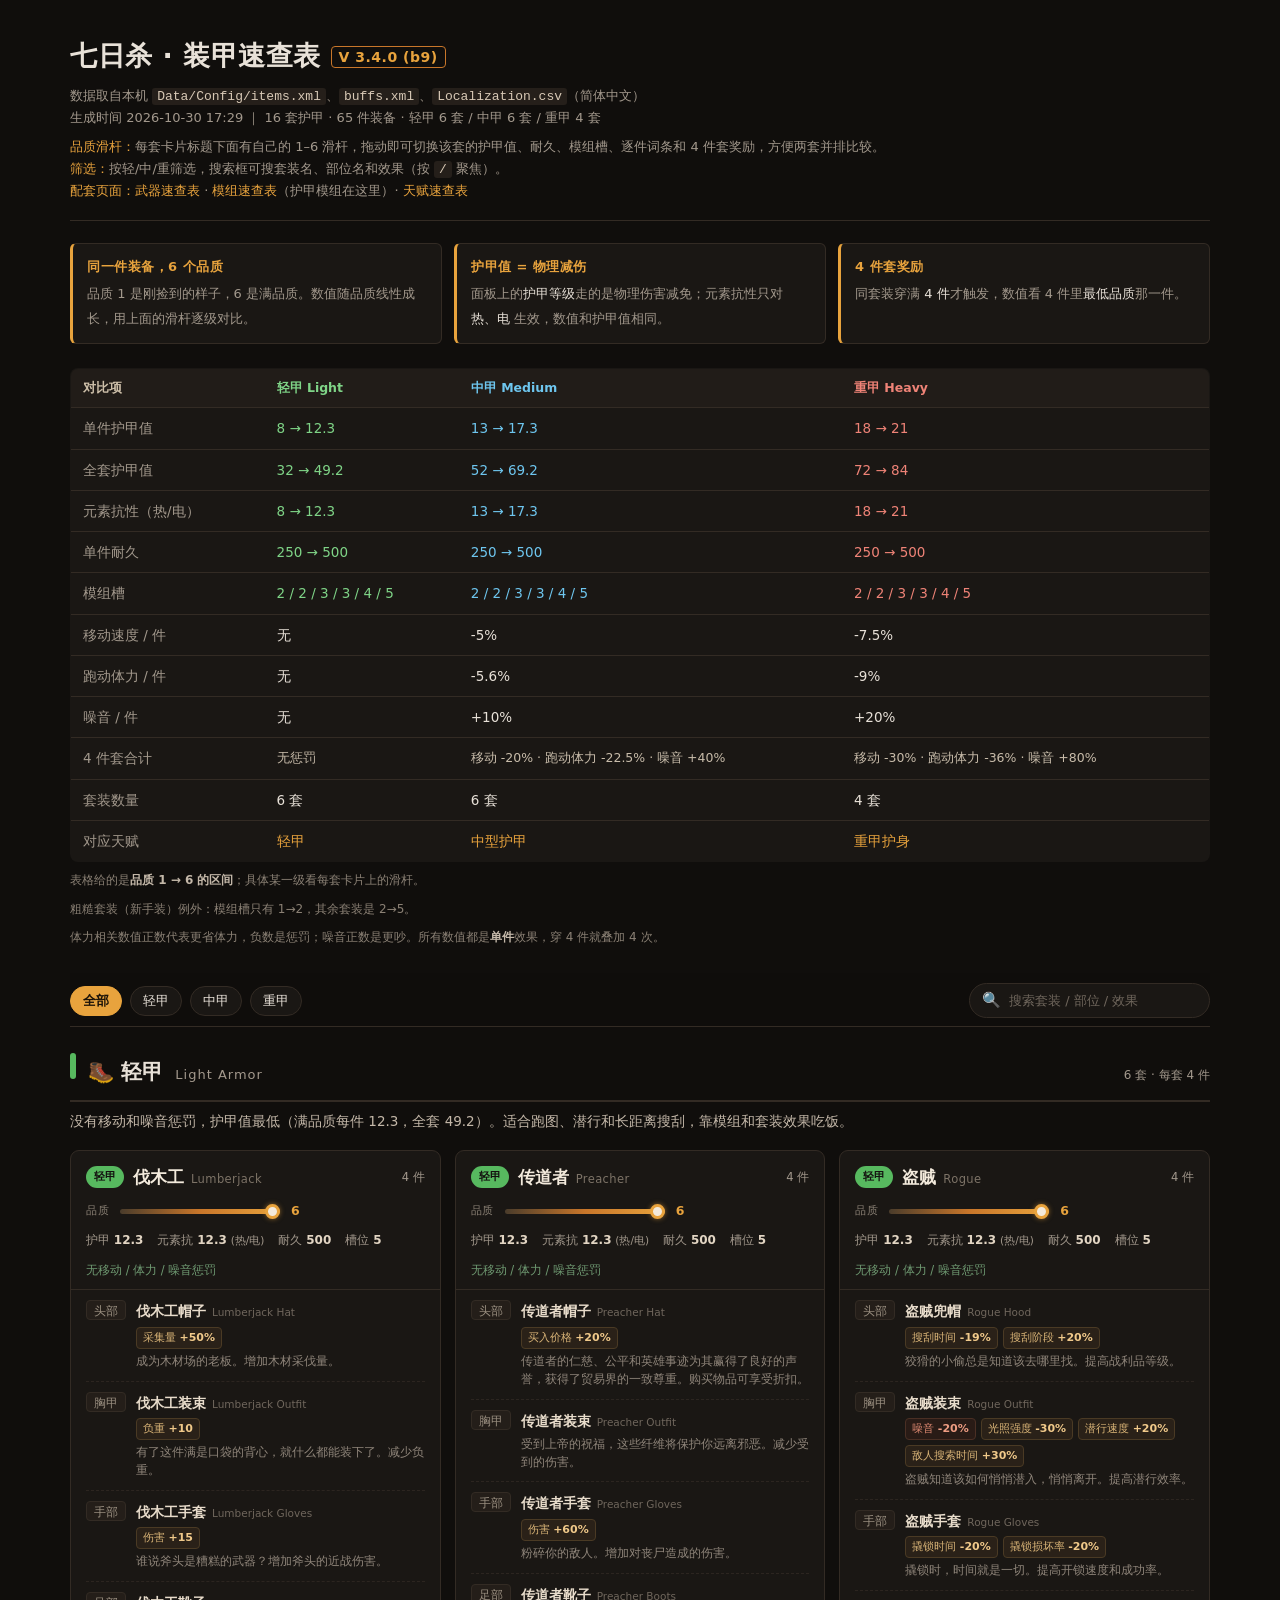
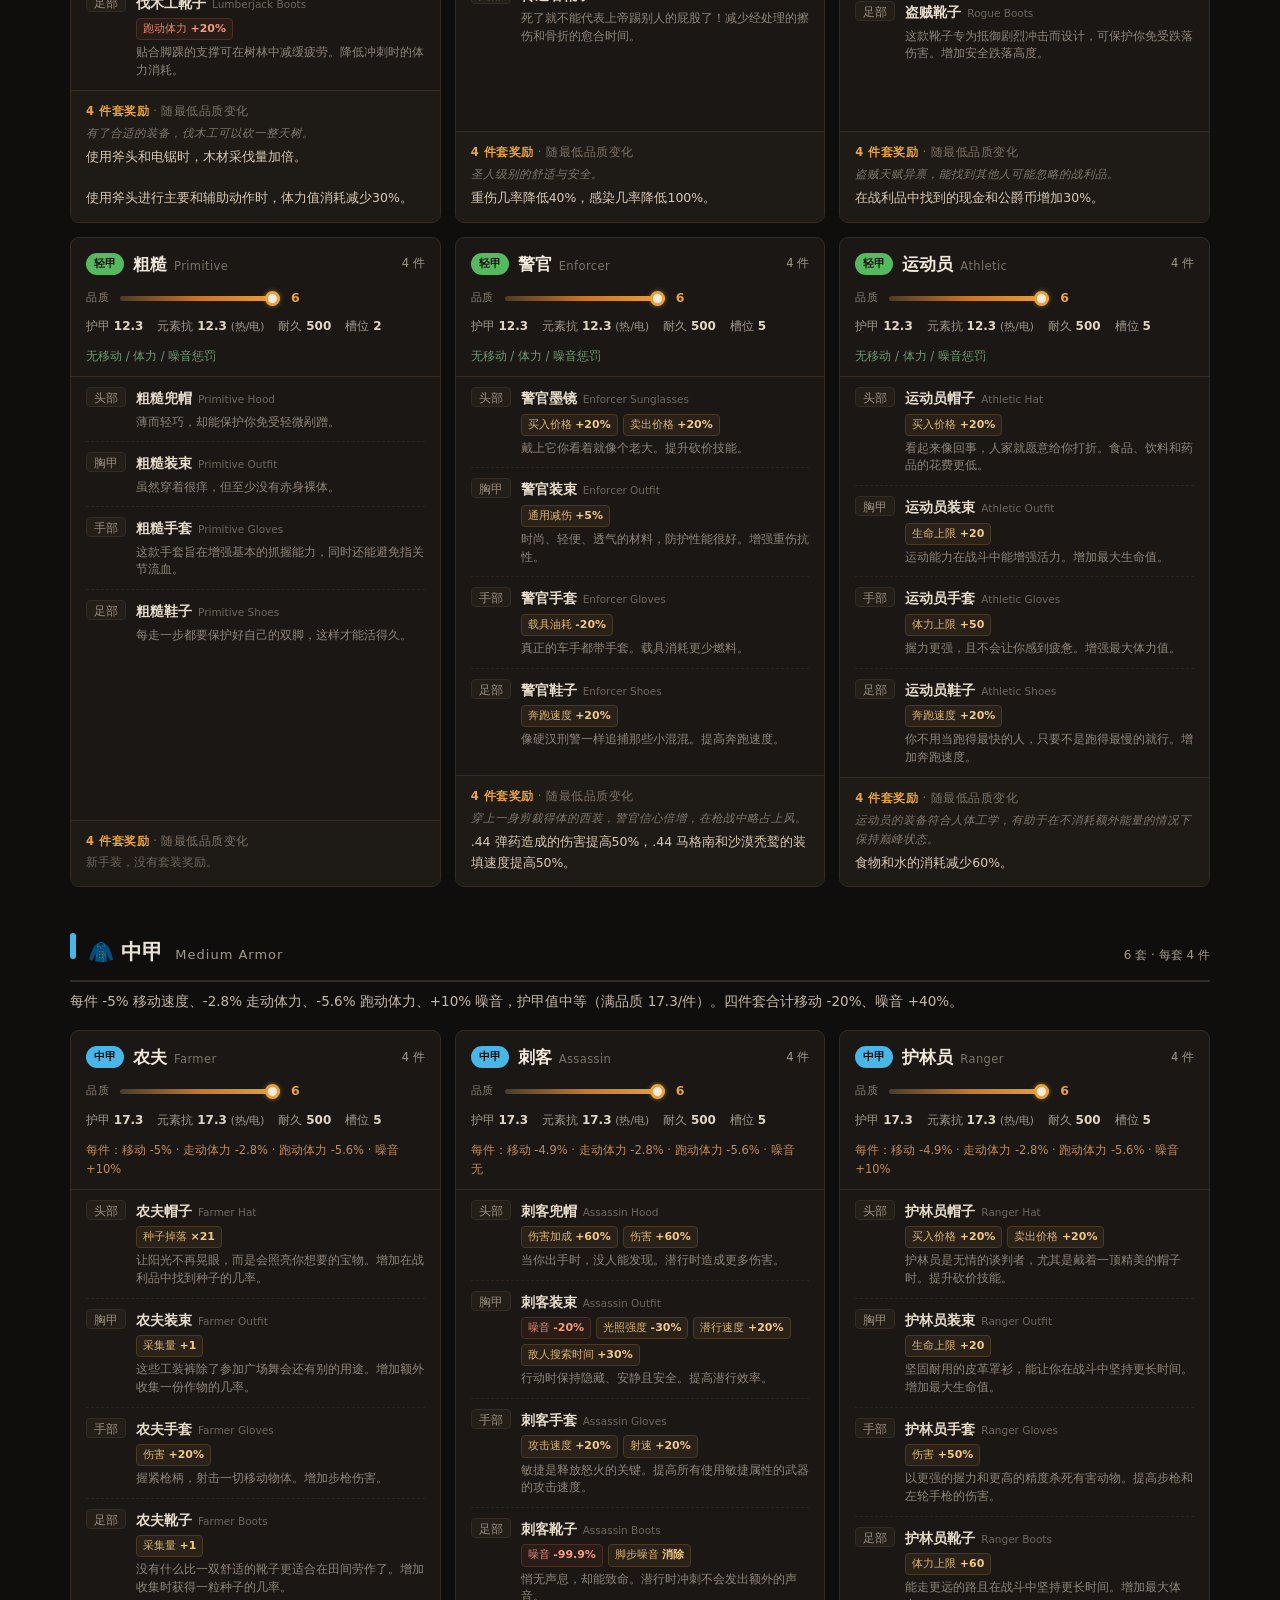
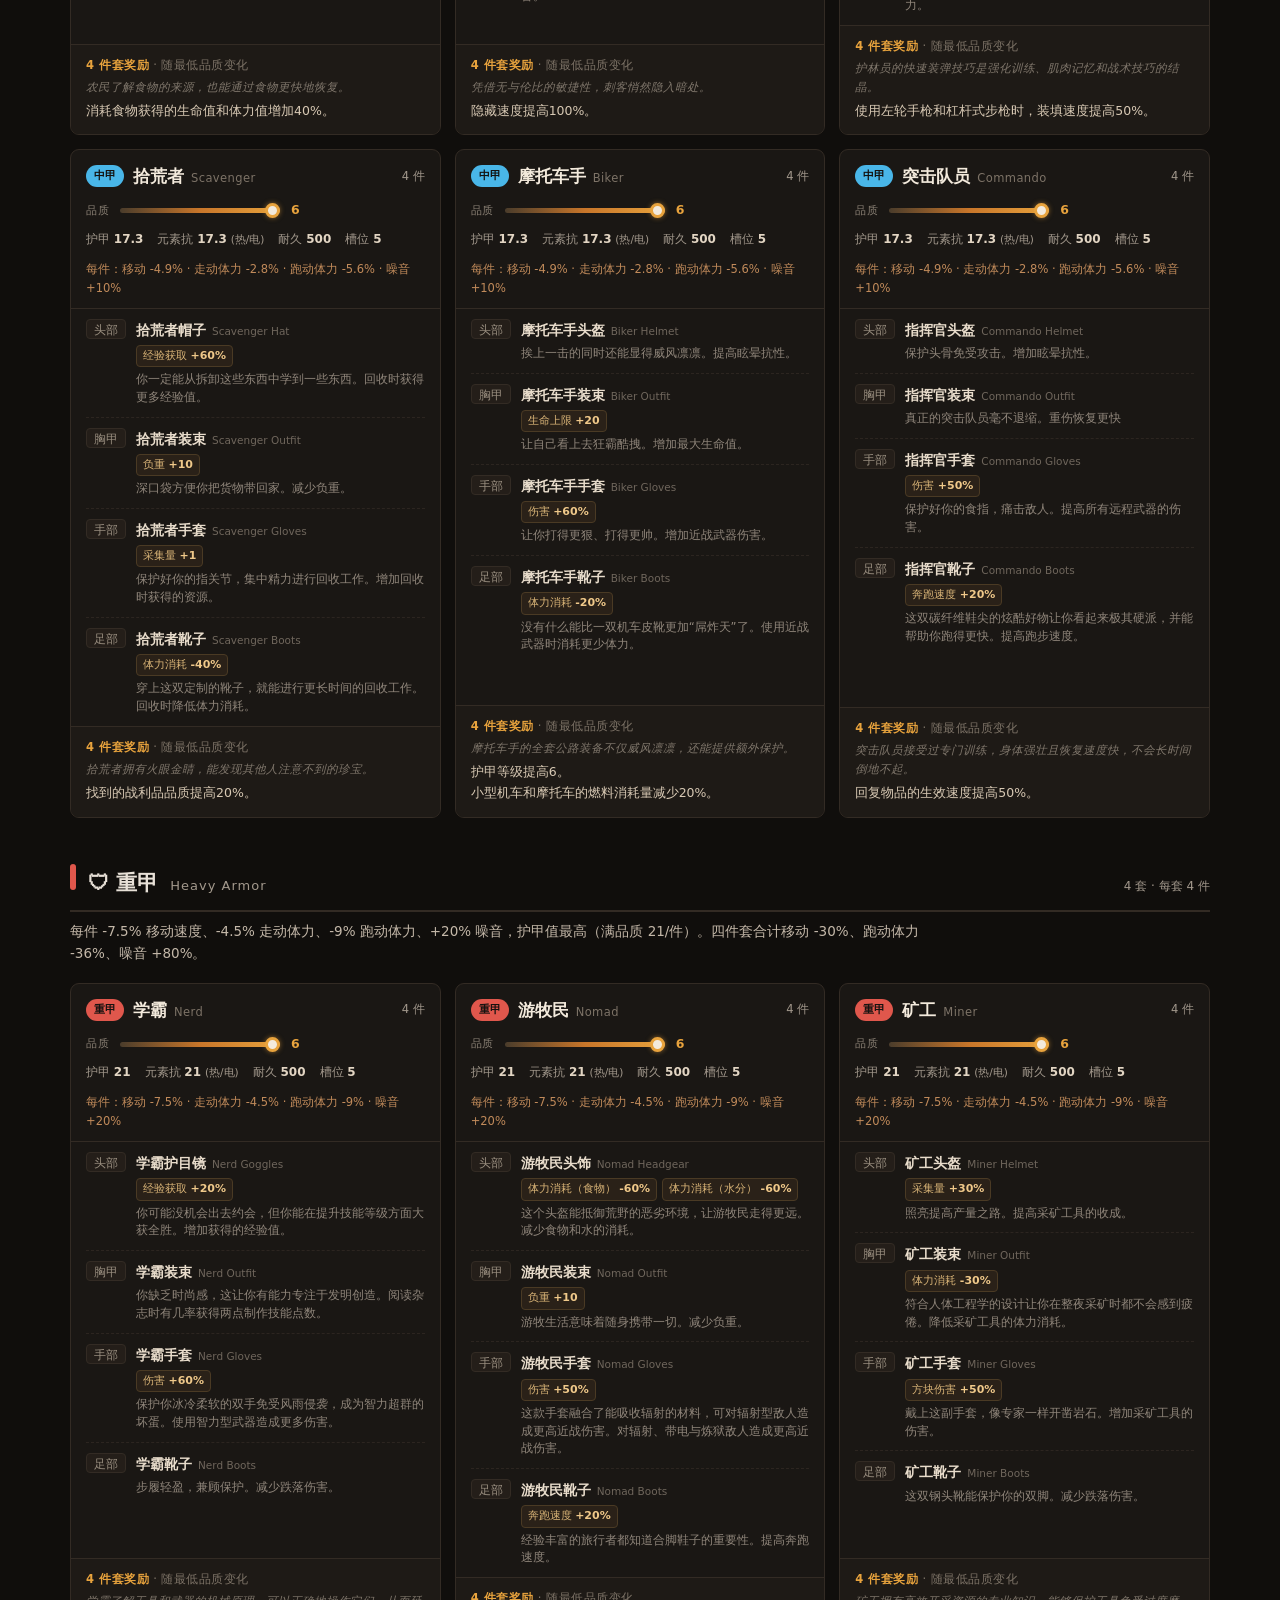
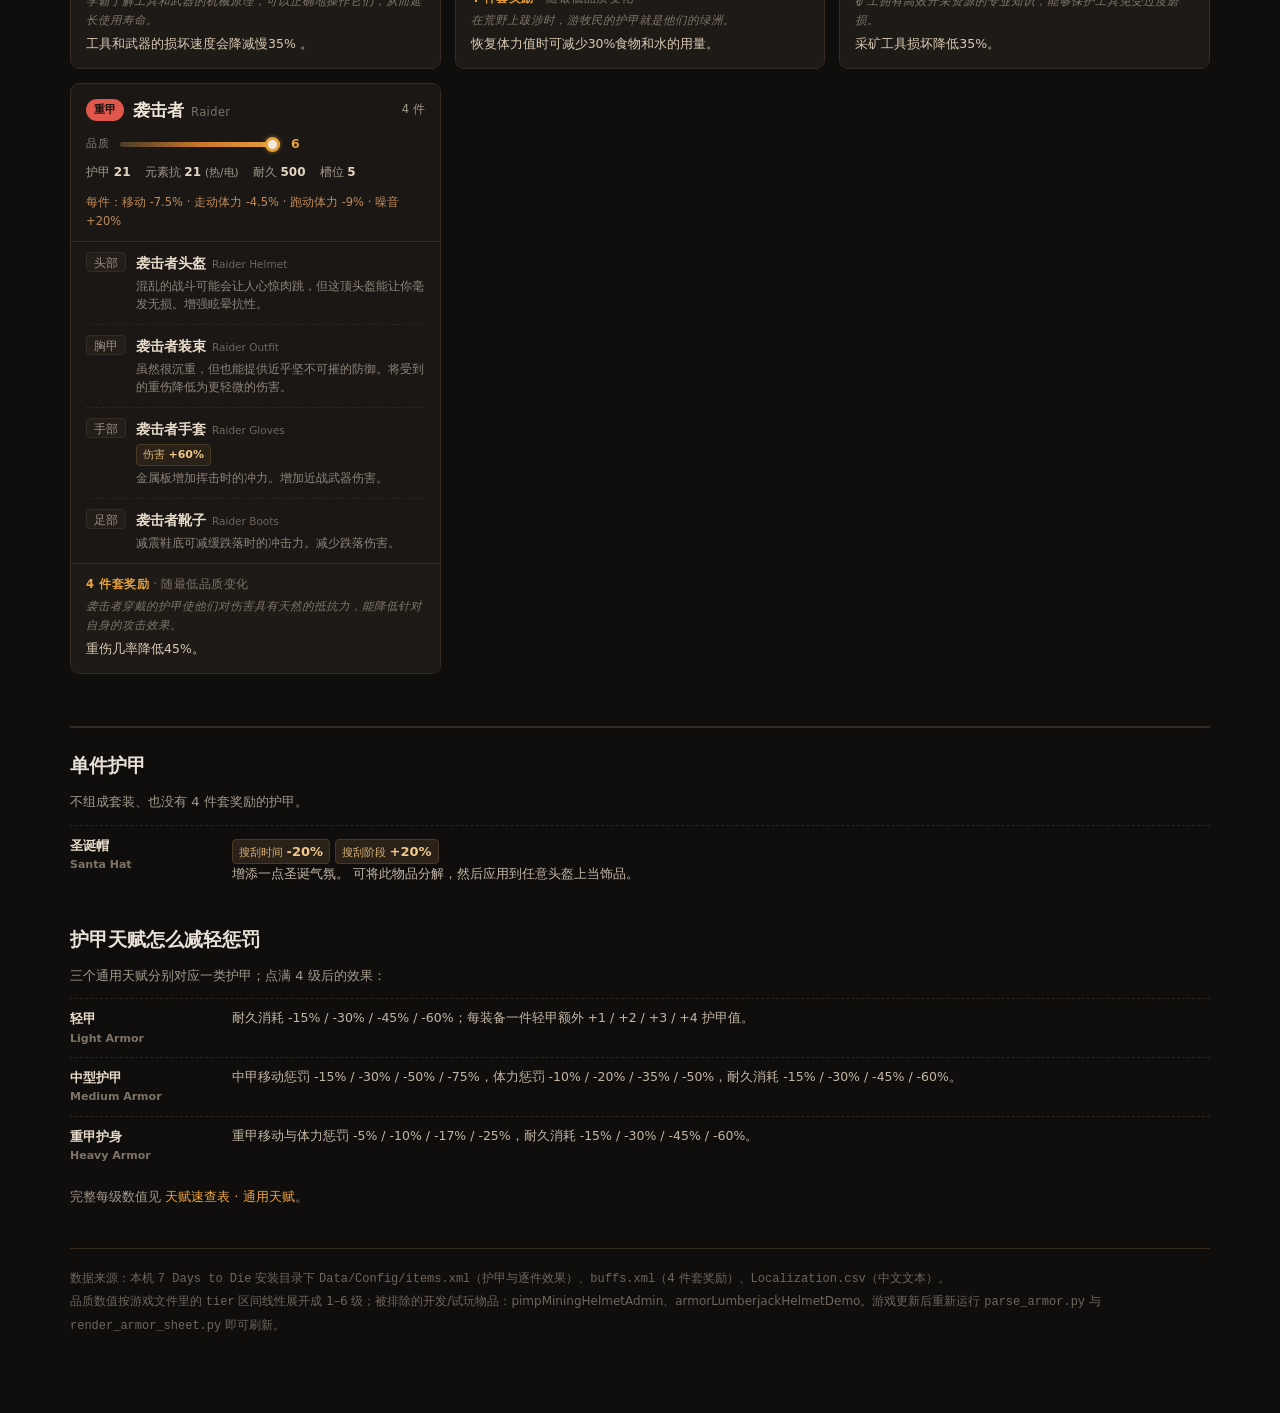
==== site/armor.html @ 01b14f6d "设置站点地址，启用分享预览图" ====
<!DOCTYPE html>
<html lang="zh-CN"><head><meta charset="utf-8">
<meta name="viewport" content="width=device-width,initial-scale=1">
<title>七日杀 V3.4 装甲速查表</title>
<style>
:root{
  --bg:#100e0c; --panel:#1a1714; --panel2:#221d19; --line:#332b24;
  --text:#e8e1d8; --dim:#a2988c; --accent:#e8a33d; --accent2:#c8762a;
}
*{box-sizing:border-box}
html{scroll-behavior:smooth}
body{margin:0;background:var(--bg);color:var(--text);
  font:15px/1.65 "Microsoft YaHei","PingFang SC","Noto Sans SC",system-ui,sans-serif;}
a{color:var(--accent);text-decoration:none}
.wrap{max-width:1180px;margin:0 auto;padding:0 20px 80px}
header.top{padding:34px 0 18px;border-bottom:1px solid var(--line)}
h1{margin:0 0 6px;font-size:27px;letter-spacing:.5px}
h1 .ver{font-size:14px;color:var(--accent);border:1px solid var(--accent2);
  border-radius:4px;padding:2px 7px;margin-left:10px;vertical-align:middle}
.sub{color:var(--dim);font-size:13px}
.sub code{background:#251f1a;padding:1px 5px;border-radius:3px;color:#d8c9b6}
.rules{display:grid;grid-template-columns:repeat(auto-fit,minmax(230px,1fr));gap:12px;margin:22px 0 4px}
.rule{background:var(--panel);border:1px solid var(--line);border-left:3px solid var(--accent);
  border-radius:6px;padding:12px 14px}
.rule b{display:block;color:var(--accent);font-size:13px;letter-spacing:.5px;margin-bottom:4px}
.rule span{color:var(--dim);font-size:13px}
.rule span em{color:var(--text);font-style:normal}

.cmp{width:100%;border-collapse:collapse;margin:24px 0 6px;font-size:13.5px;
  background:var(--panel);border:1px solid var(--line);border-radius:8px;overflow:hidden}
.cmp th,.cmp td{padding:9px 12px;border-bottom:1px solid var(--line);text-align:left}
.cmp th{color:#cdbfa9;font-size:12.5px;font-weight:600;background:#211c18}
.cmp td:first-child{color:var(--dim);white-space:nowrap}
.cmp tr:last-child td{border-bottom:0}
.cmp .c-light{color:#7fd487}.cmp .c-medium{color:#6ec6ef}.cmp .c-heavy{color:#ef8377}
.cmp .tot{font-size:12.5px;color:#c8bcaa}
.note{color:#8b8175;font-size:12px;margin:8px 0 0;line-height:1.7}
.note strong{color:#c4b8a9}

nav.jump{position:sticky;top:0;z-index:20;background:rgba(16,14,12,.97);
  border-bottom:1px solid var(--line);padding:10px 0 8px;margin:26px 0}
.navrow{display:flex;flex-wrap:wrap;gap:8px;align-items:center}
.navrow .spacer{flex:1}
.chipbtn{font-size:13px;padding:5px 12px;border:1px solid var(--line);border-radius:20px;
  color:var(--text);background:var(--panel);cursor:pointer;font-family:inherit}
.chipbtn:hover{border-color:var(--accent);color:var(--accent)}
.chipbtn.on{background:var(--accent);color:#1a1208;border-color:var(--accent);font-weight:700}
.search{display:flex;align-items:center;gap:6px;background:var(--panel);
  border:1px solid var(--line);border-radius:20px;padding:4px 12px}
.search input{background:transparent;border:0;outline:0;color:var(--text);
  font-size:13px;width:190px;font-family:inherit}
.search input::placeholder{color:#6f665c}

section.cls{margin:0 0 46px;scroll-margin-top:76px}
.cls-head{display:flex;align-items:baseline;gap:12px;flex-wrap:wrap;
  padding:0 0 10px;border-bottom:2px solid var(--line);margin-bottom:8px}
.cls-head .bar{width:6px;height:26px;border-radius:3px;display:inline-block}
.cls-head h2{margin:0;font-size:21px}
.cls-head .en{color:var(--dim);font-size:13px;letter-spacing:1px}
.cls-head .cnt{margin-left:auto;color:var(--dim);font-size:12px}
.cls-intro{color:#c4b8a9;font-size:13.5px;margin:0 0 18px;max-width:900px}

.grid{display:grid;grid-template-columns:repeat(auto-fill,minmax(370px,1fr));gap:14px}
.set{background:var(--panel);border:1px solid var(--line);border-radius:9px;overflow:hidden;
  display:flex;flex-direction:column}
.shead{display:flex;align-items:center;gap:9px;padding:12px 15px 10px;flex-wrap:wrap}
.shead h3{margin:0;font-size:17px;color:#f3eadc}
.shead h3 em{font-style:normal;font-weight:400;font-size:11.5px;color:#7d7367;
  letter-spacing:.4px;margin-left:7px}
.badge{font-size:11px;font-weight:700;padding:2px 8px;border-radius:11px;color:#141210}
.badge.light{background:#57b95f}.badge.medium{background:#49b6e8}.badge.heavy{background:#e0574c}
.pieces-n{margin-left:auto;font-size:11.5px;color:var(--dim)}
.setq{display:flex;align-items:center;gap:9px;padding:0 15px 9px}
.setq .qlbl{font-size:11px;color:#8b8175;letter-spacing:.5px;white-space:nowrap}
.setq input[type=range]{-webkit-appearance:none;appearance:none;width:160px;height:5px;
  border-radius:3px;background:linear-gradient(90deg,#4a3c2b,#c8762a,#e8a33d);outline:0}
.setq input[type=range]::-webkit-slider-thumb{-webkit-appearance:none;width:15px;height:15px;
  border-radius:50%;background:#f3eadc;border:3px solid var(--accent);cursor:pointer;
  box-shadow:0 0 5px rgba(232,163,61,.55)}
.setq input[type=range]::-moz-range-thumb{width:12px;height:12px;border-radius:50%;
  background:#f3eadc;border:3px solid var(--accent);cursor:pointer}
.setq .qnow{font-size:12.5px;color:var(--accent);font-weight:700;min-width:12px}
.strip{display:flex;flex-wrap:wrap;gap:6px 14px;padding:0 15px 10px;font-size:12px;color:var(--dim)}
.strip b{color:#e2d5c3;font-weight:600}
.penline{padding:0 15px 10px;font-size:11.5px;color:#c08a5a}
.penline.ok{color:#6f9a72}
.plist{list-style:none;margin:0;padding:0 15px;border-top:1px solid var(--line)}
.prow{display:grid;grid-template-columns:40px 1fr;gap:10px;padding:10px 0;
  border-bottom:1px dashed #2c2520}
.prow:last-child{border-bottom:0}
.slot{font-size:11.5px;color:#9a8f80;background:#241e19;border:1px solid #332b24;
  border-radius:4px;text-align:center;padding:2px 0;height:20px;line-height:16px}
.pname{font-size:13.5px;color:#e8dccb;font-weight:600}
.pname em{font-style:normal;font-weight:400;font-size:10.5px;color:#6f665c;margin-left:6px}
.chips{display:flex;flex-wrap:wrap;gap:5px;margin:4px 0 0}
.chips i{font-style:normal;font-size:11px;color:#d9b477;background:#2a2118;
  border:1px solid #4a3a24;border-radius:4px;padding:1px 6px;white-space:nowrap}
.chips i b{font-weight:700;color:#f0c98a}
.chips i.dev{color:#e08a72;border-color:#4a2f24;background:#291b16}
.chips i.dev b{color:#ef9d83}
.pdesc{margin:4px 0 0;font-size:11.5px;color:#8f857a;line-height:1.55}
.sbonus{margin:auto 0 0;padding:11px 15px 13px;background:#1e1a16;border-top:1px solid var(--line)}
.btitle{font-size:11.5px;color:var(--accent);font-weight:700;letter-spacing:.5px;margin-bottom:3px}
.sbonus .flavor{margin:0 0 4px;font-size:11.5px;color:#7f766b;font-style:italic}
.sbonus .eff{margin:0;font-size:12.5px;color:#d8c9b4}
.sbonus .none{margin:0;font-size:12px;color:#6f665c}
.qv{display:none}
.qv.on{display:inline}

.appendix{margin-top:52px;padding-top:22px;border-top:2px solid var(--line)}
.appendix h2{font-size:19px;margin:0 0 10px}
.appendix p{color:var(--dim);font-size:13px;margin:0 0 12px}
.perkrow{display:grid;grid-template-columns:150px 1fr;gap:12px;padding:9px 0;
  border-top:1px dashed #2c2520;font-size:12.5px;color:#c2b6a6}
.perkrow b{color:#e8dccb;font-size:13px}
.perkrow small{display:block;color:#7d7367;font-size:11px}
footer{margin-top:40px;padding-top:18px;border-top:1px solid var(--line);
  color:#6f665c;font-size:12px;line-height:1.9}
.hide{display:none !important}
@media (max-width:620px){
  .grid{grid-template-columns:1fr}
  .search input{width:100px}
  h1{font-size:22px}
  .cmp{font-size:12px}
  .cmp th,.cmp td{padding:7px 8px}
  .setq input[type=range]{width:120px}
}
@media print{
  body{background:#fff;color:#000}
  nav.jump,.setq{display:none}
  .set{background:#fff;border-color:#ccc;break-inside:avoid}
  .sbonus{background:#f6f4f1}
  .shead h3,.pname,.pdesc,.sbonus .eff,.cmp td{color:#000}
}
</style>

<meta name="description" content="轻甲 / 中甲 / 重甲共 16 套 64 件，逐件词条、4 件套奖励，每套独立品质滑杆。">
<link rel="icon" href="favicon.png">
<meta property="og:type" content="website">
<meta property="og:title" content="七日杀 V3.4 装甲速查表">
<meta property="og:description" content="轻甲 / 中甲 / 重甲共 16 套 64 件，逐件词条、4 件套奖励，每套独立品质滑杆。">
<meta property="og:image" content="https://7dtd-codex.pages.dev/og.png">
<meta name="twitter:card" content="summary_large_image">
</head><body><div class='wrap'>
<header class='top'>
<h1>七日杀 · 装甲速查表<span class='ver'>V 3.4.0 (b9)</span></h1>
<div class='sub'>数据取自本机 <code>Data/Config/items.xml</code>、<code>buffs.xml</code>、<code>Localization.csv</code>（简体中文）<br>生成时间 2026-10-30 17:29 ｜ 16 套护甲 · 65 件装备 · 轻甲 6 套 / 中甲 6 套 / 重甲 4 套</div>
<div class='sub' style='margin-top:8px'><span style='color:#e8a33d'>品质滑杆：</span>每套卡片标题下面有自己的 1–6 滑杆，拖动即可切换该套的护甲值、耐久、模组槽、逐件词条和 4 件套奖励，方便两套并排比较。<br><span style='color:#e8a33d'>筛选：</span>按轻/中/重筛选，搜索框可搜套装名、部位名和效果（按 <code>/</code> 聚焦）。<br><span style='color:#e8a33d'>配套页面：</span><a href='weapons.html'>武器速查表</a> · <a href='mods.html'>模组速查表</a>（护甲模组在这里）· <a href='perks.html'>天赋速查表</a></div>
</header>
<div class='rules'>
<div class='rule'><b>同一件装备，6 个品质</b><span>品质 1 是刚捡到的样子，6 是满品质。数值随品质线性成长，用上面的滑杆逐级对比。</span></div>
<div class='rule'><b>护甲值 = 物理减伤</b><span>面板上的<em>护甲等级</em>走的是物理伤害减免；元素抗性只对 <em>热、电</em> 生效，数值和护甲值相同。</span></div>
<div class='rule'><b>4 件套奖励</b><span>同套装穿满 <em>4 件</em>才触发，数值看 4 件里<em>最低品质</em>那一件。</span></div>
</div>
<table class='cmp'>
<tr><th>对比项</th><th class='c-light'>轻甲 Light</th><th class='c-medium'>中甲 Medium</th><th class='c-heavy'>重甲 Heavy</th></tr>
<tr><td>单件护甲值</td><td class='c-light'>8 → 12.3</td><td class='c-medium'>13 → 17.3</td><td class='c-heavy'>18 → 21</td></tr>
<tr><td>全套护甲值</td><td class='c-light'>32 → 49.2</td><td class='c-medium'>52 → 69.2</td><td class='c-heavy'>72 → 84</td></tr>
<tr><td>元素抗性（热/电）</td><td class='c-light'>8 → 12.3</td><td class='c-medium'>13 → 17.3</td><td class='c-heavy'>18 → 21</td></tr>
<tr><td>单件耐久</td><td class='c-light'>250 → 500</td><td class='c-medium'>250 → 500</td><td class='c-heavy'>250 → 500</td></tr>
<tr><td>模组槽</td><td class='c-light'>2 / 2 / 3 / 3 / 4 / 5</td><td class='c-medium'>2 / 2 / 3 / 3 / 4 / 5</td><td class='c-heavy'>2 / 2 / 3 / 3 / 4 / 5</td></tr>
<tr><td>移动速度 / 件</td><td>无</td><td>-5%</td><td>-7.5%</td></tr>
<tr><td>跑动体力 / 件</td><td>无</td><td>-5.6%</td><td>-9%</td></tr>
<tr><td>噪音 / 件</td><td>无</td><td>+10%</td><td>+20%</td></tr>
<tr><td>4 件套合计</td><td class='tot'>无惩罚</td><td class='tot'>移动 -20% · 跑动体力 -22.5% · 噪音 +40%</td><td class='tot'>移动 -30% · 跑动体力 -36% · 噪音 +80%</td></tr>
<tr><td>套装数量</td><td>6 套</td><td>6 套</td><td>4 套</td></tr>
<tr><td>对应天赋</td><td><a href='perks.html#attGeneralPerks'>轻甲</a></td><td><a href='perks.html#attGeneralPerks'>中型护甲</a></td><td><a href='perks.html#attGeneralPerks'>重甲护身</a></td></tr>

</table>
<p class='note'>表格给的是<strong>品质 1 → 6 的区间</strong>；具体某一级看每套卡片上的滑杆。</p>
<p class='note'>粗糙套装（新手装）例外：模组槽只有 1→2，其余套装是 2→5。</p>
<p class='note'>体力相关数值正数代表更省体力，负数是惩罚；噪音正数是更吵。所有数值都是<strong>单件</strong>效果，穿 4 件就叠加 4 次。</p>
<nav class='jump'>
<div class='navrow'>
<button class='chipbtn on' data-cls='all'>全部</button>
<button class='chipbtn' data-cls='light'>轻甲</button>
<button class='chipbtn' data-cls='medium'>中甲</button>
<button class='chipbtn' data-cls='heavy'>重甲</button>
<span class='spacer'></span>
<label class='search'>🔍<input id='q' type='search' placeholder='搜索套装 / 部位 / 效果'></label>
</div>
</nav>
<section class='cls' id='light'>
<div class='cls-head'><span class='bar' style='background:#57b95f'></span><h2>🥾 轻甲</h2><span class='en'>Light Armor</span><span class='cnt'>6 套 · 每套 4 件</span></div>
<p class='cls-intro'>没有移动和噪音惩罚，护甲值最低（满品质每件 12.3，全套 49.2）。适合跑图、潜行和长距离搜刮，靠模组和套装效果吃饭。</p>
<div class='grid'>
<article class='set' data-cls='light' data-text='伐木工 lumberjack 伐木工帽子 lumberjack hat 成为木材场的老板。增加木材采伐量。 采集量 伐木工装束 lumberjack outfit 有了这件满是口袋的背心，就什么都能装下了。减少负重。 负重 伐木工手套 lumberjack gloves 谁说斧头是糟糕的武器？增加斧头的近战伤害。 伤害 伐木工靴子 lumberjack boots 贴合脚踝的支撑可在树林中减缓疲劳。降低冲刺时的体力消耗。 跑动体力'>
<div class='shead'><span class='badge light'>轻甲</span><h3>伐木工<em>Lumberjack</em></h3><span class='pieces-n'>4 件</span></div>
<div class='setq'><span class='qlbl'>品质</span><input class='qslider' type='range' min='1' max='6' step='1' value='6' aria-label='伐木工 品质'><b class='qnow'>6</b></div>
<div class='strip'><span>护甲 <b data-vals='8,8.86,9.72,10.58,11.44,12.3' data-fmt='num'>12.3</b></span><span>元素抗 <b data-vals='8,8.86,9.72,10.58,11.44,12.3' data-fmt='num'>12.3</b> <span style='font-size:10.5px'>(热/电)</span></span><span>耐久 <b data-vals='250,300,350,400,450,500' data-fmt='num'>500</b></span><span>槽位 <b data-vals='2,2,3,3,4,5' data-fmt='num'>5</b></span></div>
<div class='penline ok'>无移动 / 体力 / 噪音惩罚</div>
<ul class='plist'>
<li class='prow'><span class='slot'>头部</span><div>
<div class='pname'>伐木工帽子<em>Lumberjack Hat</em></div>
<div class='chips'><i class=''>采集量 <b data-vals='0.05,0.1,0.15,0.2,0.25,0.5' data-fmt='pct'>+50%</b></i></div>
<p class='pdesc'>成为木材场的老板。增加木材采伐量。</p>
</div></li>
<li class='prow'><span class='slot'>胸甲</span><div>
<div class='pname'>伐木工装束<em>Lumberjack Outfit</em></div>
<div class='chips'><i class=''>负重 <b data-vals='1,2,3,4,5,10' data-fmt='raw'>+10</b></i></div>
<p class='pdesc'>有了这件满是口袋的背心，就什么都能装下了。减少负重。</p>
</div></li>
<li class='prow'><span class='slot'>手部</span><div>
<div class='pname'>伐木工手套<em>Lumberjack Gloves</em></div>
<div class='chips'><i class=''>伤害 <b data-vals='2,4,6,8,10,15' data-fmt='raw'>+15</b></i></div>
<p class='pdesc'>谁说斧头是糟糕的武器？增加斧头的近战伤害。</p>
</div></li>
<li class='prow'><span class='slot'>足部</span><div>
<div class='pname'>伐木工靴子<em>Lumberjack Boots</em></div>
<div class='chips'><i class='dev'>跑动体力 <b data-vals='0.02,0.04,0.06,0.08,0.1,0.2' data-fmt='pct'>+20%</b></i></div>
<p class='pdesc'>贴合脚踝的支撑可在树林中减缓疲劳。降低冲刺时的体力消耗。</p>
</div></li>
</ul>
<div class='sbonus'><div class='btitle'>4 件套奖励<span style='color:#7d7367;font-weight:400'> · 随最低品质变化</span></div>
<p class='flavor'>有了合适的装备，伐木工可以砍一整天树。</p>
<p class='eff'>
<span class='qv' data-q='1'>使用斧头和电锯时，木材采伐量加倍。<br><br>使用斧头进行主要和辅助动作时，体力值消耗减少5%。</span>
<span class='qv' data-q='2'>使用斧头和电锯时，木材采伐量加倍。<br><br>使用斧头进行主要和辅助动作时，体力值消耗减少10%。</span>
<span class='qv' data-q='3'>使用斧头和电锯时，木材采伐量加倍。<br><br>使用斧头进行主要和辅助动作时，体力值消耗减少15%。</span>
<span class='qv' data-q='4'>使用斧头和电锯时，木材采伐量加倍。<br><br>使用斧头进行主要和辅助动作时，体力值消耗减少20%。</span>
<span class='qv' data-q='5'>使用斧头和电锯时，木材采伐量加倍。<br><br>使用斧头进行主要和辅助动作时，体力值消耗减少25%。</span>
<span class='qv on' data-q='6'>使用斧头和电锯时，木材采伐量加倍。<br><br>使用斧头进行主要和辅助动作时，体力值消耗减少30%。</span>
</p>
</div></article>
<article class='set' data-cls='light' data-text='传道者 preacher 传道者帽子 preacher hat 传道者的仁慈、公平和英雄事迹为其赢得了良好的声誉，获得了贸易界的一致尊重。购买物品可享受折扣。 买入价格 传道者装束 preacher outfit 受到上帝的祝福，这些纤维将保护你远离邪恶。减少受到的伤害。  传道者手套 preacher gloves 粉碎你的敌人。增加对丧尸造成的伤害。 伤害 传道者靴子 preacher boots 死了就不能代表上帝踢别人的屁股了！减少经处理的擦伤和骨折的愈合时间。 '>
<div class='shead'><span class='badge light'>轻甲</span><h3>传道者<em>Preacher</em></h3><span class='pieces-n'>4 件</span></div>
<div class='setq'><span class='qlbl'>品质</span><input class='qslider' type='range' min='1' max='6' step='1' value='6' aria-label='传道者 品质'><b class='qnow'>6</b></div>
<div class='strip'><span>护甲 <b data-vals='8,8.86,9.72,10.58,11.44,12.3' data-fmt='num'>12.3</b></span><span>元素抗 <b data-vals='8,8.86,9.72,10.58,11.44,12.3' data-fmt='num'>12.3</b> <span style='font-size:10.5px'>(热/电)</span></span><span>耐久 <b data-vals='250,300,350,400,450,500' data-fmt='num'>500</b></span><span>槽位 <b data-vals='2,2,3,3,4,5' data-fmt='num'>5</b></span></div>
<div class='penline ok'>无移动 / 体力 / 噪音惩罚</div>
<ul class='plist'>
<li class='prow'><span class='slot'>头部</span><div>
<div class='pname'>传道者帽子<em>Preacher Hat</em></div>
<div class='chips'><i class=''>买入价格 <b data-vals='0.02,0.04,0.06,0.08,0.1,0.2' data-fmt='pct'>+20%</b></i></div>
<p class='pdesc'>传道者的仁慈、公平和英雄事迹为其赢得了良好的声誉，获得了贸易界的一致尊重。购买物品可享受折扣。</p>
</div></li>
<li class='prow'><span class='slot'>胸甲</span><div>
<div class='pname'>传道者装束<em>Preacher Outfit</em></div>
<p class='pdesc'>受到上帝的祝福，这些纤维将保护你远离邪恶。减少受到的伤害。</p>
</div></li>
<li class='prow'><span class='slot'>手部</span><div>
<div class='pname'>传道者手套<em>Preacher Gloves</em></div>
<div class='chips'><i class=''>伤害 <b data-vals='0.1,0.2,0.3,0.4,0.5,0.6' data-fmt='pct'>+60%</b></i></div>
<p class='pdesc'>粉碎你的敌人。增加对丧尸造成的伤害。</p>
</div></li>
<li class='prow'><span class='slot'>足部</span><div>
<div class='pname'>传道者靴子<em>Preacher Boots</em></div>
<p class='pdesc'>死了就不能代表上帝踢别人的屁股了！减少经处理的擦伤和骨折的愈合时间。</p>
</div></li>
</ul>
<div class='sbonus'><div class='btitle'>4 件套奖励<span style='color:#7d7367;font-weight:400'> · 随最低品质变化</span></div>
<p class='flavor'>圣人级别的舒适与安全。</p>
<p class='eff'>
<span class='qv' data-q='1'>重伤几率降低5%，感染几率降低5%。</span>
<span class='qv' data-q='2'>重伤几率降低10%，感染几率降低10%。</span>
<span class='qv' data-q='3'>重伤几率降低15%，感染几率降低15%。</span>
<span class='qv' data-q='4'>重伤几率降低20%，感染几率降低20%。</span>
<span class='qv' data-q='5'>重伤几率降低25%，感染几率降低25%。</span>
<span class='qv on' data-q='6'>重伤几率降低40%，感染几率降低100%。</span>
</p>
</div></article>
<article class='set' data-cls='light' data-text='盗贼 rogue 盗贼兜帽 rogue hood 狡猾的小偷总是知道该去哪里找。提高战利品等级。 搜刮时间 搜刮阶段 盗贼装束 rogue outfit 盗贼知道该如何悄悄潜入，悄悄离开。提高潜行效率。 噪音 光照强度 潜行速度 敌人搜索时间 盗贼手套 rogue gloves 撬锁时，时间就是一切。提高开锁速度和成功率。 撬锁时间 撬锁损坏率 盗贼靴子 rogue boots 这款靴子专为抵御剧烈冲击而设计，可保护你免受跌落伤害。增加安全跌落高度。 '>
<div class='shead'><span class='badge light'>轻甲</span><h3>盗贼<em>Rogue</em></h3><span class='pieces-n'>4 件</span></div>
<div class='setq'><span class='qlbl'>品质</span><input class='qslider' type='range' min='1' max='6' step='1' value='6' aria-label='盗贼 品质'><b class='qnow'>6</b></div>
<div class='strip'><span>护甲 <b data-vals='8,8.86,9.72,10.58,11.44,12.3' data-fmt='num'>12.3</b></span><span>元素抗 <b data-vals='8,8.86,9.72,10.58,11.44,12.3' data-fmt='num'>12.3</b> <span style='font-size:10.5px'>(热/电)</span></span><span>耐久 <b data-vals='250,300,350,400,450,500' data-fmt='num'>500</b></span><span>槽位 <b data-vals='2,2,3,3,4,5' data-fmt='num'>5</b></span></div>
<div class='penline ok'>无移动 / 体力 / 噪音惩罚</div>
<ul class='plist'>
<li class='prow'><span class='slot'>头部</span><div>
<div class='pname'>盗贼兜帽<em>Rogue Hood</em></div>
<div class='chips'><i class=''>搜刮时间 <b data-vals='-0.02,-0.04,-0.06,-0.08,-0.1,-0.19' data-fmt='pct'>-19%</b></i><i class=''>搜刮阶段 <b data-vals='0.02,0.04,0.06,0.08,0.1,0.2' data-fmt='pct'>+20%</b></i></div>
<p class='pdesc'>狡猾的小偷总是知道该去哪里找。提高战利品等级。</p>
</div></li>
<li class='prow'><span class='slot'>胸甲</span><div>
<div class='pname'>盗贼装束<em>Rogue Outfit</em></div>
<div class='chips'><i class='dev'>噪音 <b data-vals='-0.03,-0.05,-0.07,-0.1,-0.13,-0.2' data-fmt='pct'>-20%</b></i><i class=''>光照强度 <b data-vals='-0.05,-0.1,-0.14,-0.18,-0.22,-0.3' data-fmt='pct'>-30%</b></i><i class=''>潜行速度 <b data-vals='0.02,0.04,0.06,0.08,0.1,0.2' data-fmt='pct'>+20%</b></i><i class=''>敌人搜索时间 <b data-vals='0.05,0.1,0.14,0.18,0.22,0.3' data-fmt='pct'>+30%</b></i></div>
<p class='pdesc'>盗贼知道该如何悄悄潜入，悄悄离开。提高潜行效率。</p>
</div></li>
<li class='prow'><span class='slot'>手部</span><div>
<div class='pname'>盗贼手套<em>Rogue Gloves</em></div>
<div class='chips'><i class=''>撬锁时间 <b data-vals='-0.02,-0.04,-0.06,-0.08,-0.1,-0.2' data-fmt='pct'>-20%</b></i><i class=''>撬锁损坏率 <b data-vals='-0.02,-0.04,-0.06,-0.08,-0.1,-0.2' data-fmt='pct'>-20%</b></i></div>
<p class='pdesc'>撬锁时，时间就是一切。提高开锁速度和成功率。</p>
</div></li>
<li class='prow'><span class='slot'>足部</span><div>
<div class='pname'>盗贼靴子<em>Rogue Boots</em></div>
<p class='pdesc'>这款靴子专为抵御剧烈冲击而设计，可保护你免受跌落伤害。增加安全跌落高度。</p>
</div></li>
</ul>
<div class='sbonus'><div class='btitle'>4 件套奖励<span style='color:#7d7367;font-weight:400'> · 随最低品质变化</span></div>
<p class='flavor'>盗贼天赋异禀，能找到其他人可能忽略的战利品。</p>
<p class='eff'>
<span class='qv' data-q='1'>在战利品中找到的现金和公爵币增加5%。</span>
<span class='qv' data-q='2'>在战利品中找到的现金和公爵币增加10%。</span>
<span class='qv' data-q='3'>在战利品中找到的现金和公爵币增加15%。</span>
<span class='qv' data-q='4'>在战利品中找到的现金和公爵币增加20%。</span>
<span class='qv' data-q='5'>在战利品中找到的现金和公爵币增加25%。</span>
<span class='qv on' data-q='6'>在战利品中找到的现金和公爵币增加30%。</span>
</p>
</div></article>
<article class='set' data-cls='light' data-text='粗糙 primitive 粗糙兜帽 primitive hood 薄而轻巧，却能保护你免受轻微剐蹭。  粗糙装束 primitive outfit 虽然穿着很痒，但至少没有赤身裸体。  粗糙手套 primitive gloves 这款手套旨在增强基本的抓握能力，同时还能避免指关节流血。  粗糙鞋子 primitive shoes 每走一步都要保护好自己的双脚，这样才能活得久。 '>
<div class='shead'><span class='badge light'>轻甲</span><h3>粗糙<em>Primitive</em></h3><span class='pieces-n'>4 件</span></div>
<div class='setq'><span class='qlbl'>品质</span><input class='qslider' type='range' min='1' max='6' step='1' value='6' aria-label='粗糙 品质'><b class='qnow'>6</b></div>
<div class='strip'><span>护甲 <b data-vals='8,8.86,9.72,10.58,11.44,12.3' data-fmt='num'>12.3</b></span><span>元素抗 <b data-vals='8,8.86,9.72,10.58,11.44,12.3' data-fmt='num'>12.3</b> <span style='font-size:10.5px'>(热/电)</span></span><span>耐久 <b data-vals='250,300,350,400,450,500' data-fmt='num'>500</b></span><span>槽位 <b data-vals='1,1,1,1,1,2' data-fmt='num'>2</b></span></div>
<div class='penline ok'>无移动 / 体力 / 噪音惩罚</div>
<ul class='plist'>
<li class='prow'><span class='slot'>头部</span><div>
<div class='pname'>粗糙兜帽<em>Primitive Hood</em></div>
<p class='pdesc'>薄而轻巧，却能保护你免受轻微剐蹭。</p>
</div></li>
<li class='prow'><span class='slot'>胸甲</span><div>
<div class='pname'>粗糙装束<em>Primitive Outfit</em></div>
<p class='pdesc'>虽然穿着很痒，但至少没有赤身裸体。</p>
</div></li>
<li class='prow'><span class='slot'>手部</span><div>
<div class='pname'>粗糙手套<em>Primitive Gloves</em></div>
<p class='pdesc'>这款手套旨在增强基本的抓握能力，同时还能避免指关节流血。</p>
</div></li>
<li class='prow'><span class='slot'>足部</span><div>
<div class='pname'>粗糙鞋子<em>Primitive Shoes</em></div>
<p class='pdesc'>每走一步都要保护好自己的双脚，这样才能活得久。</p>
</div></li>
</ul>
<div class='sbonus'><div class='btitle'>4 件套奖励<span style='color:#7d7367;font-weight:400'> · 随最低品质变化</span></div>
<p class='none'>新手装，没有套装奖励。</p>
</div></article>
<article class='set' data-cls='light' data-text='警官 enforcer 警官墨镜 enforcer sunglasses 戴上它你看着就像个老大。提升砍价技能。 买入价格 卖出价格 警官装束 enforcer outfit 时尚、轻便、透气的材料，防护性能很好。增强重伤抗性。 通用减伤 警官手套 enforcer gloves 真正的车手都带手套。载具消耗更少燃料。 载具油耗 警官鞋子 enforcer shoes 像硬汉刑警一样追捕那些小混混。提高奔跑速度。 奔跑速度'>
<div class='shead'><span class='badge light'>轻甲</span><h3>警官<em>Enforcer</em></h3><span class='pieces-n'>4 件</span></div>
<div class='setq'><span class='qlbl'>品质</span><input class='qslider' type='range' min='1' max='6' step='1' value='6' aria-label='警官 品质'><b class='qnow'>6</b></div>
<div class='strip'><span>护甲 <b data-vals='8,8.86,9.72,10.58,11.44,12.3' data-fmt='num'>12.3</b></span><span>元素抗 <b data-vals='8,8.86,9.72,10.58,11.44,12.3' data-fmt='num'>12.3</b> <span style='font-size:10.5px'>(热/电)</span></span><span>耐久 <b data-vals='250,300,350,400,450,500' data-fmt='num'>500</b></span><span>槽位 <b data-vals='2,2,3,3,4,5' data-fmt='num'>5</b></span></div>
<div class='penline ok'>无移动 / 体力 / 噪音惩罚</div>
<ul class='plist'>
<li class='prow'><span class='slot'>头部</span><div>
<div class='pname'>警官墨镜<em>Enforcer Sunglasses</em></div>
<div class='chips'><i class=''>买入价格 <b data-vals='0.02,0.04,0.06,0.08,0.1,0.2' data-fmt='pct'>+20%</b></i><i class=''>卖出价格 <b data-vals='0.02,0.04,0.06,0.08,0.1,0.2' data-fmt='pct'>+20%</b></i></div>
<p class='pdesc'>戴上它你看着就像个老大。提升砍价技能。</p>
</div></li>
<li class='prow'><span class='slot'>胸甲</span><div>
<div class='pname'>警官装束<em>Enforcer Outfit</em></div>
<div class='chips'><i class=''>通用减伤 <b data-vals='0.05,0.05,0.05,0.05,0.05,0.05' data-fmt='pct'>+5%</b></i></div>
<p class='pdesc'>时尚、轻便、透气的材料，防护性能很好。增强重伤抗性。</p>
</div></li>
<li class='prow'><span class='slot'>手部</span><div>
<div class='pname'>警官手套<em>Enforcer Gloves</em></div>
<div class='chips'><i class=''>载具油耗 <b data-vals='-0.02,-0.04,-0.06,-0.08,-0.1,-0.2' data-fmt='pct'>-20%</b></i></div>
<p class='pdesc'>真正的车手都带手套。载具消耗更少燃料。</p>
</div></li>
<li class='prow'><span class='slot'>足部</span><div>
<div class='pname'>警官鞋子<em>Enforcer Shoes</em></div>
<div class='chips'><i class=''>奔跑速度 <b data-vals='0.02,0.04,0.06,0.08,0.1,0.2' data-fmt='pct'>+20%</b></i></div>
<p class='pdesc'>像硬汉刑警一样追捕那些小混混。提高奔跑速度。</p>
</div></li>
</ul>
<div class='sbonus'><div class='btitle'>4 件套奖励<span style='color:#7d7367;font-weight:400'> · 随最低品质变化</span></div>
<p class='flavor'>穿上一身剪裁得体的西装，警官信心倍增，在枪战中略占上风。</p>
<p class='eff'>
<span class='qv' data-q='1'>.44 弹药造成的伤害提高5%，.44 马格南和沙漠秃鹫的装填速度提高5%。</span>
<span class='qv' data-q='2'>.44 弹药造成的伤害提高10%，.44 马格南和沙漠秃鹫的装填速度提高10%。</span>
<span class='qv' data-q='3'>.44 弹药造成的伤害提高15%，.44 马格南和沙漠秃鹫的装填速度提高15%。</span>
<span class='qv' data-q='4'>.44 弹药造成的伤害提高20%，.44 马格南和沙漠秃鹫的装填速度提高20%。</span>
<span class='qv' data-q='5'>.44 弹药造成的伤害提高25%，.44 马格南和沙漠秃鹫的装填速度提高25%。</span>
<span class='qv on' data-q='6'>.44 弹药造成的伤害提高50%，.44 马格南和沙漠秃鹫的装填速度提高50%。</span>
</p>
</div></article>
<article class='set' data-cls='light' data-text='运动员 athletic 运动员帽子 athletic hat 看起来像回事，人家就愿意给你打折。食品、饮料和药品的花费更低。 买入价格 运动员装束 athletic outfit 运动能力在战斗中能增强活力。增加最大生命值。 生命上限 运动员手套 athletic gloves 握力更强，且不会让你感到疲惫。增强最大体力值。 体力上限 运动员鞋子 athletic shoes 你不用当跑得最快的人，只要不是跑得最慢的就行。增加奔跑速度。 奔跑速度'>
<div class='shead'><span class='badge light'>轻甲</span><h3>运动员<em>Athletic</em></h3><span class='pieces-n'>4 件</span></div>
<div class='setq'><span class='qlbl'>品质</span><input class='qslider' type='range' min='1' max='6' step='1' value='6' aria-label='运动员 品质'><b class='qnow'>6</b></div>
<div class='strip'><span>护甲 <b data-vals='8,8.86,9.72,10.58,11.44,12.3' data-fmt='num'>12.3</b></span><span>元素抗 <b data-vals='8,8.86,9.72,10.58,11.44,12.3' data-fmt='num'>12.3</b> <span style='font-size:10.5px'>(热/电)</span></span><span>耐久 <b data-vals='250,300,350,400,450,500' data-fmt='num'>500</b></span><span>槽位 <b data-vals='2,2,3,3,4,5' data-fmt='num'>5</b></span></div>
<div class='penline ok'>无移动 / 体力 / 噪音惩罚</div>
<ul class='plist'>
<li class='prow'><span class='slot'>头部</span><div>
<div class='pname'>运动员帽子<em>Athletic Hat</em></div>
<div class='chips'><i class=''>买入价格 <b data-vals='0.02,0.04,0.06,0.08,0.1,0.2' data-fmt='pct'>+20%</b></i></div>
<p class='pdesc'>看起来像回事，人家就愿意给你打折。食品、饮料和药品的花费更低。</p>
</div></li>
<li class='prow'><span class='slot'>胸甲</span><div>
<div class='pname'>运动员装束<em>Athletic Outfit</em></div>
<div class='chips'><i class=''>生命上限 <b data-vals='2,4,6,8,10,20' data-fmt='raw'>+20</b></i></div>
<p class='pdesc'>运动能力在战斗中能增强活力。增加最大生命值。</p>
</div></li>
<li class='prow'><span class='slot'>手部</span><div>
<div class='pname'>运动员手套<em>Athletic Gloves</em></div>
<div class='chips'><i class=''>体力上限 <b data-vals='5,10,15,20,25,50' data-fmt='raw'>+50</b></i></div>
<p class='pdesc'>握力更强，且不会让你感到疲惫。增强最大体力值。</p>
</div></li>
<li class='prow'><span class='slot'>足部</span><div>
<div class='pname'>运动员鞋子<em>Athletic Shoes</em></div>
<div class='chips'><i class=''>奔跑速度 <b data-vals='0.02,0.04,0.06,0.08,0.1,0.2' data-fmt='pct'>+20%</b></i></div>
<p class='pdesc'>你不用当跑得最快的人，只要不是跑得最慢的就行。增加奔跑速度。</p>
</div></li>
</ul>
<div class='sbonus'><div class='btitle'>4 件套奖励<span style='color:#7d7367;font-weight:400'> · 随最低品质变化</span></div>
<p class='flavor'>运动员的装备符合人体工学，有助于在不消耗额外能量的情况下保持巅峰状态。</p>
<p class='eff'>
<span class='qv' data-q='1'>食物和水的消耗减少10%。</span>
<span class='qv' data-q='2'>食物和水的消耗减少20%。</span>
<span class='qv' data-q='3'>食物和水的消耗减少30%。</span>
<span class='qv' data-q='4'>食物和水的消耗减少40%。</span>
<span class='qv' data-q='5'>食物和水的消耗减少50%。</span>
<span class='qv on' data-q='6'>食物和水的消耗减少60%。</span>
</p>
</div></article>
</div></section>
<section class='cls' id='medium'>
<div class='cls-head'><span class='bar' style='background:#49b6e8'></span><h2>🧥 中甲</h2><span class='en'>Medium Armor</span><span class='cnt'>6 套 · 每套 4 件</span></div>
<p class='cls-intro'>每件 -5% 移动速度、-2.8% 走动体力、-5.6% 跑动体力、+10% 噪音，护甲值中等（满品质 17.3/件）。四件套合计移动 -20%、噪音 +40%。</p>
<div class='grid'>
<article class='set' data-cls='medium' data-text='农夫 farmer 农夫帽子 farmer hat 让阳光不再晃眼，而是会照亮你想要的宝物。增加在战利品中找到种子的几率。 种子掉落 农夫装束 farmer outfit 这些工装裤除了参加广场舞会还有别的用途。增加额外收集一份作物的几率。 采集量 农夫手套 farmer gloves 握紧枪柄，射击一切移动物体。增加步枪伤害。 伤害 农夫靴子 farmer boots 没有什么比一双舒适的靴子更适合在田间劳作了。增加收集时获得一粒种子的几率。 采集量'>
<div class='shead'><span class='badge medium'>中甲</span><h3>农夫<em>Farmer</em></h3><span class='pieces-n'>4 件</span></div>
<div class='setq'><span class='qlbl'>品质</span><input class='qslider' type='range' min='1' max='6' step='1' value='6' aria-label='农夫 品质'><b class='qnow'>6</b></div>
<div class='strip'><span>护甲 <b data-vals='13,13.86,14.72,15.58,16.44,17.3' data-fmt='num'>17.3</b></span><span>元素抗 <b data-vals='13,13.86,14.72,15.58,16.44,17.3' data-fmt='num'>17.3</b> <span style='font-size:10.5px'>(热/电)</span></span><span>耐久 <b data-vals='250,300,350,400,450,500' data-fmt='num'>500</b></span><span>槽位 <b data-vals='2,2,3,3,4,5' data-fmt='num'>5</b></span></div>
<div class='penline'>每件：移动 -5% · 走动体力 -2.8% · 跑动体力 -5.6% · 噪音 +10%</div>
<ul class='plist'>
<li class='prow'><span class='slot'>头部</span><div>
<div class='pname'>农夫帽子<em>Farmer Hat</em></div>
<div class='chips'><i class=''>种子掉落 <b data-vals='2,4,6,8,10,20' data-fmt='mult'>×21</b></i></div>
<p class='pdesc'>让阳光不再晃眼，而是会照亮你想要的宝物。增加在战利品中找到种子的几率。</p>
</div></li>
<li class='prow'><span class='slot'>胸甲</span><div>
<div class='pname'>农夫装束<em>Farmer Outfit</em></div>
<div class='chips'><i class=''>采集量 <b data-vals='1,1,1,1,1,1' data-fmt='raw'>+1</b></i></div>
<p class='pdesc'>这些工装裤除了参加广场舞会还有别的用途。增加额外收集一份作物的几率。</p>
</div></li>
<li class='prow'><span class='slot'>手部</span><div>
<div class='pname'>农夫手套<em>Farmer Gloves</em></div>
<div class='chips'><i class=''>伤害 <b data-vals='0.02,0.04,0.06,0.08,0.1,0.2' data-fmt='pct'>+20%</b></i></div>
<p class='pdesc'>握紧枪柄，射击一切移动物体。增加步枪伤害。</p>
</div></li>
<li class='prow'><span class='slot'>足部</span><div>
<div class='pname'>农夫靴子<em>Farmer Boots</em></div>
<div class='chips'><i class=''>采集量 <b data-vals='1,1,1,1,1,1' data-fmt='raw'>+1</b></i></div>
<p class='pdesc'>没有什么比一双舒适的靴子更适合在田间劳作了。增加收集时获得一粒种子的几率。</p>
</div></li>
</ul>
<div class='sbonus'><div class='btitle'>4 件套奖励<span style='color:#7d7367;font-weight:400'> · 随最低品质变化</span></div>
<p class='flavor'>农民了解食物的来源，也能通过食物更快地恢复。</p>
<p class='eff'>
<span class='qv' data-q='1'>消耗食物获得的生命值和体力值增加10%。</span>
<span class='qv' data-q='2'>消耗食物获得的生命值和体力值增加15%。</span>
<span class='qv' data-q='3'>消耗食物获得的生命值和体力值增加20%。</span>
<span class='qv' data-q='4'>消耗食物获得的生命值和体力值增加25%。</span>
<span class='qv' data-q='5'>消耗食物获得的生命值和体力值增加30%。</span>
<span class='qv on' data-q='6'>消耗食物获得的生命值和体力值增加40%。</span>
</p>
</div></article>
<article class='set' data-cls='medium' data-text='刺客 assassin 刺客兜帽 assassin hood 当你出手时，没人能发现。潜行时造成更多伤害。 伤害加成 伤害 刺客装束 assassin outfit 行动时保持隐藏、安静且安全。提高潜行效率。 噪音 光照强度 潜行速度 敌人搜索时间 刺客手套 assassin gloves 敏捷是释放怒火的关键。提高所有使用敏捷属性的武器的攻击速度。 攻击速度 射速 刺客靴子 assassin boots 悄无声息，却能致命。潜行时冲刺不会发出额外的声音。 噪音 脚步噪音'>
<div class='shead'><span class='badge medium'>中甲</span><h3>刺客<em>Assassin</em></h3><span class='pieces-n'>4 件</span></div>
<div class='setq'><span class='qlbl'>品质</span><input class='qslider' type='range' min='1' max='6' step='1' value='6' aria-label='刺客 品质'><b class='qnow'>6</b></div>
<div class='strip'><span>护甲 <b data-vals='13,13.86,14.72,15.58,16.44,17.3' data-fmt='num'>17.3</b></span><span>元素抗 <b data-vals='13,13.86,14.72,15.58,16.44,17.3' data-fmt='num'>17.3</b> <span style='font-size:10.5px'>(热/电)</span></span><span>耐久 <b data-vals='250,300,350,400,450,500' data-fmt='num'>500</b></span><span>槽位 <b data-vals='2,2,3,3,4,5' data-fmt='num'>5</b></span></div>
<div class='penline'>每件：移动 -4.9% · 走动体力 -2.8% · 跑动体力 -5.6% · 噪音 无</div>
<ul class='plist'>
<li class='prow'><span class='slot'>头部</span><div>
<div class='pname'>刺客兜帽<em>Assassin Hood</em></div>
<div class='chips'><i class=''>伤害加成 <b data-vals='0.1,0.2,0.3,0.4,0.5,0.6' data-fmt='pct'>+60%</b></i><i class=''>伤害 <b data-vals='0.1,0.2,0.3,0.4,0.5,0.6' data-fmt='pct'>+60%</b></i></div>
<p class='pdesc'>当你出手时，没人能发现。潜行时造成更多伤害。</p>
</div></li>
<li class='prow'><span class='slot'>胸甲</span><div>
<div class='pname'>刺客装束<em>Assassin Outfit</em></div>
<div class='chips'><i class='dev'>噪音 <b data-vals='-0.03,-0.05,-0.07,-0.1,-0.13,-0.2' data-fmt='pct'>-20%</b></i><i class=''>光照强度 <b data-vals='-0.05,-0.1,-0.14,-0.18,-0.22,-0.3' data-fmt='pct'>-30%</b></i><i class=''>潜行速度 <b data-vals='0.02,0.04,0.06,0.08,0.1,0.2' data-fmt='pct'>+20%</b></i><i class=''>敌人搜索时间 <b data-vals='0.05,0.1,0.14,0.18,0.22,0.3' data-fmt='pct'>+30%</b></i></div>
<p class='pdesc'>行动时保持隐藏、安静且安全。提高潜行效率。</p>
</div></li>
<li class='prow'><span class='slot'>手部</span><div>
<div class='pname'>刺客手套<em>Assassin Gloves</em></div>
<div class='chips'><i class=''>攻击速度 <b data-vals='0.02,0.04,0.06,0.08,0.1,0.2' data-fmt='pct'>+20%</b></i><i class=''>射速 <b data-vals='0.02,0.04,0.06,0.08,0.1,0.2' data-fmt='pct'>+20%</b></i></div>
<p class='pdesc'>敏捷是释放怒火的关键。提高所有使用敏捷属性的武器的攻击速度。</p>
</div></li>
<li class='prow'><span class='slot'>足部</span><div>
<div class='pname'>刺客靴子<em>Assassin Boots</em></div>
<div class='chips'><i class='dev'>噪音 <b data-vals='-0.999,-0.999,-0.999,-0.999,-0.999,-0.999' data-fmt='pct'>-99.9%</b></i><i class=''>脚步噪音 <b data-vals='1,1,1,1,1,1' data-fmt='const'>消除</b></i></div>
<p class='pdesc'>悄无声息，却能致命。潜行时冲刺不会发出额外的声音。</p>
</div></li>
</ul>
<div class='sbonus'><div class='btitle'>4 件套奖励<span style='color:#7d7367;font-weight:400'> · 随最低品质变化</span></div>
<p class='flavor'>凭借无与伦比的敏捷性，刺客悄然隐入暗处。</p>
<p class='eff'>
<span class='qv' data-q='1'>隐藏速度提高15%。</span>
<span class='qv' data-q='2'>隐藏速度提高30%。</span>
<span class='qv' data-q='3'>隐藏速度提高45%。</span>
<span class='qv' data-q='4'>隐藏速度提高60%。</span>
<span class='qv' data-q='5'>隐藏速度提高75%。</span>
<span class='qv on' data-q='6'>隐藏速度提高100%。</span>
</p>
</div></article>
<article class='set' data-cls='medium' data-text='护林员 ranger 护林员帽子 ranger hat 护林员是无情的谈判者，尤其是戴着一顶精美的帽子时。提升砍价技能。 买入价格 卖出价格 护林员装束 ranger outfit 坚固耐用的皮革罩衫，能让你在战斗中坚持更长时间。增加最大生命值。 生命上限 护林员手套 ranger gloves 以更强的握力和更高的精度杀死有害动物。提高步枪和左轮手枪的伤害。 伤害 护林员靴子 ranger boots 能走更远的路且在战斗中坚持更长时间。增加最大体力。 体力上限'>
<div class='shead'><span class='badge medium'>中甲</span><h3>护林员<em>Ranger</em></h3><span class='pieces-n'>4 件</span></div>
<div class='setq'><span class='qlbl'>品质</span><input class='qslider' type='range' min='1' max='6' step='1' value='6' aria-label='护林员 品质'><b class='qnow'>6</b></div>
<div class='strip'><span>护甲 <b data-vals='13,13.86,14.72,15.58,16.44,17.3' data-fmt='num'>17.3</b></span><span>元素抗 <b data-vals='13,13.86,14.72,15.58,16.44,17.3' data-fmt='num'>17.3</b> <span style='font-size:10.5px'>(热/电)</span></span><span>耐久 <b data-vals='250,300,350,400,450,500' data-fmt='num'>500</b></span><span>槽位 <b data-vals='2,2,3,3,4,5' data-fmt='num'>5</b></span></div>
<div class='penline'>每件：移动 -4.9% · 走动体力 -2.8% · 跑动体力 -5.6% · 噪音 +10%</div>
<ul class='plist'>
<li class='prow'><span class='slot'>头部</span><div>
<div class='pname'>护林员帽子<em>Ranger Hat</em></div>
<div class='chips'><i class=''>买入价格 <b data-vals='0.02,0.04,0.06,0.08,0.1,0.2' data-fmt='pct'>+20%</b></i><i class=''>卖出价格 <b data-vals='0.02,0.04,0.06,0.08,0.1,0.2' data-fmt='pct'>+20%</b></i></div>
<p class='pdesc'>护林员是无情的谈判者，尤其是戴着一顶精美的帽子时。提升砍价技能。</p>
</div></li>
<li class='prow'><span class='slot'>胸甲</span><div>
<div class='pname'>护林员装束<em>Ranger Outfit</em></div>
<div class='chips'><i class=''>生命上限 <b data-vals='2,4,6,8,10,20' data-fmt='raw'>+20</b></i></div>
<p class='pdesc'>坚固耐用的皮革罩衫，能让你在战斗中坚持更长时间。增加最大生命值。</p>
</div></li>
<li class='prow'><span class='slot'>手部</span><div>
<div class='pname'>护林员手套<em>Ranger Gloves</em></div>
<div class='chips'><i class=''>伤害 <b data-vals='0.05,0.1,0.15,0.2,0.25,0.5' data-fmt='pct'>+50%</b></i></div>
<p class='pdesc'>以更强的握力和更高的精度杀死有害动物。提高步枪和左轮手枪的伤害。</p>
</div></li>
<li class='prow'><span class='slot'>足部</span><div>
<div class='pname'>护林员靴子<em>Ranger Boots</em></div>
<div class='chips'><i class=''>体力上限 <b data-vals='10,20,30,40,50,60' data-fmt='raw'>+60</b></i></div>
<p class='pdesc'>能走更远的路且在战斗中坚持更长时间。增加最大体力。</p>
</div></li>
</ul>
<div class='sbonus'><div class='btitle'>4 件套奖励<span style='color:#7d7367;font-weight:400'> · 随最低品质变化</span></div>
<p class='flavor'>护林员的快速装弹技巧是强化训练、肌肉记忆和战术技巧的结晶。</p>
<p class='eff'>
<span class='qv' data-q='1'>使用左轮手枪和杠杆式步枪时，装填速度提高5%。</span>
<span class='qv' data-q='2'>使用左轮手枪和杠杆式步枪时，装填速度提高10%。</span>
<span class='qv' data-q='3'>使用左轮手枪和杠杆式步枪时，装填速度提高15%。</span>
<span class='qv' data-q='4'>使用左轮手枪和杠杆式步枪时，装填速度提高20%。</span>
<span class='qv' data-q='5'>使用左轮手枪和杠杆式步枪时，装填速度提高25%。</span>
<span class='qv on' data-q='6'>使用左轮手枪和杠杆式步枪时，装填速度提高50%。</span>
</p>
</div></article>
<article class='set' data-cls='medium' data-text='拾荒者 scavenger 拾荒者帽子 scavenger hat 你一定能从拆卸这些东西中学到一些东西。回收时获得更多经验值。 经验获取 拾荒者装束 scavenger outfit 深口袋方便你把货物带回家。减少负重。 负重 拾荒者手套 scavenger gloves 保护好你的指关节，集中精力进行回收工作。增加回收时获得的资源。 采集量 拾荒者靴子 scavenger boots 穿上这双定制的靴子，就能进行更长时间的回收工作。回收时降低体力消耗。 体力消耗'>
<div class='shead'><span class='badge medium'>中甲</span><h3>拾荒者<em>Scavenger</em></h3><span class='pieces-n'>4 件</span></div>
<div class='setq'><span class='qlbl'>品质</span><input class='qslider' type='range' min='1' max='6' step='1' value='6' aria-label='拾荒者 品质'><b class='qnow'>6</b></div>
<div class='strip'><span>护甲 <b data-vals='13,13.86,14.72,15.58,16.44,17.3' data-fmt='num'>17.3</b></span><span>元素抗 <b data-vals='13,13.86,14.72,15.58,16.44,17.3' data-fmt='num'>17.3</b> <span style='font-size:10.5px'>(热/电)</span></span><span>耐久 <b data-vals='250,300,350,400,450,500' data-fmt='num'>500</b></span><span>槽位 <b data-vals='2,2,3,3,4,5' data-fmt='num'>5</b></span></div>
<div class='penline'>每件：移动 -4.9% · 走动体力 -2.8% · 跑动体力 -5.6% · 噪音 +10%</div>
<ul class='plist'>
<li class='prow'><span class='slot'>头部</span><div>
<div class='pname'>拾荒者帽子<em>Scavenger Hat</em></div>
<div class='chips'><i class=''>经验获取 <b data-vals='0.1,0.2,0.3,0.4,0.5,0.6' data-fmt='pct'>+60%</b></i></div>
<p class='pdesc'>你一定能从拆卸这些东西中学到一些东西。回收时获得更多经验值。</p>
</div></li>
<li class='prow'><span class='slot'>胸甲</span><div>
<div class='pname'>拾荒者装束<em>Scavenger Outfit</em></div>
<div class='chips'><i class=''>负重 <b data-vals='1,2,3,4,5,10' data-fmt='raw'>+10</b></i></div>
<p class='pdesc'>深口袋方便你把货物带回家。减少负重。</p>
</div></li>
<li class='prow'><span class='slot'>手部</span><div>
<div class='pname'>拾荒者手套<em>Scavenger Gloves</em></div>
<div class='chips'><i class=''>采集量 <b data-vals='1,1,1,1,1,1' data-fmt='raw'>+1</b></i></div>
<p class='pdesc'>保护好你的指关节，集中精力进行回收工作。增加回收时获得的资源。</p>
</div></li>
<li class='prow'><span class='slot'>足部</span><div>
<div class='pname'>拾荒者靴子<em>Scavenger Boots</em></div>
<div class='chips'><i class=''>体力消耗 <b data-vals='-0.05,-0.1,-0.15,-0.2,-0.25,-0.4' data-fmt='pct'>-40%</b></i></div>
<p class='pdesc'>穿上这双定制的靴子，就能进行更长时间的回收工作。回收时降低体力消耗。</p>
</div></li>
</ul>
<div class='sbonus'><div class='btitle'>4 件套奖励<span style='color:#7d7367;font-weight:400'> · 随最低品质变化</span></div>
<p class='flavor'>拾荒者拥有火眼金睛，能发现其他人注意不到的珍宝。</p>
<p class='eff'>
<span class='qv' data-q='1'>找到的战利品品质提高2%。</span>
<span class='qv' data-q='2'>找到的战利品品质提高4%。</span>
<span class='qv' data-q='3'>找到的战利品品质提高6%。</span>
<span class='qv' data-q='4'>找到的战利品品质提高8%。</span>
<span class='qv' data-q='5'>找到的战利品品质提高10%。</span>
<span class='qv on' data-q='6'>找到的战利品品质提高20%。</span>
</p>
</div></article>
<article class='set' data-cls='medium' data-text='摩托车手 biker 摩托车手头盔 biker helmet 挨上一击的同时还能显得威风凛凛。提高眩晕抗性。  摩托车手装束 biker outfit 让自己看上去狂霸酷拽。增加最大生命值。 生命上限 摩托车手手套 biker gloves 让你打得更狠、打得更帅。增加近战武器伤害。 伤害 摩托车手靴子 biker boots 没有什么能比一双机车皮靴更加“屌炸天”了。使用近战武器时消耗更少体力。 体力消耗'>
<div class='shead'><span class='badge medium'>中甲</span><h3>摩托车手<em>Biker</em></h3><span class='pieces-n'>4 件</span></div>
<div class='setq'><span class='qlbl'>品质</span><input class='qslider' type='range' min='1' max='6' step='1' value='6' aria-label='摩托车手 品质'><b class='qnow'>6</b></div>
<div class='strip'><span>护甲 <b data-vals='13,13.86,14.72,15.58,16.44,17.3' data-fmt='num'>17.3</b></span><span>元素抗 <b data-vals='13,13.86,14.72,15.58,16.44,17.3' data-fmt='num'>17.3</b> <span style='font-size:10.5px'>(热/电)</span></span><span>耐久 <b data-vals='250,300,350,400,450,500' data-fmt='num'>500</b></span><span>槽位 <b data-vals='2,2,3,3,4,5' data-fmt='num'>5</b></span></div>
<div class='penline'>每件：移动 -4.9% · 走动体力 -2.8% · 跑动体力 -5.6% · 噪音 +10%</div>
<ul class='plist'>
<li class='prow'><span class='slot'>头部</span><div>
<div class='pname'>摩托车手头盔<em>Biker Helmet</em></div>
<p class='pdesc'>挨上一击的同时还能显得威风凛凛。提高眩晕抗性。</p>
</div></li>
<li class='prow'><span class='slot'>胸甲</span><div>
<div class='pname'>摩托车手装束<em>Biker Outfit</em></div>
<div class='chips'><i class=''>生命上限 <b data-vals='2,4,6,8,10,20' data-fmt='raw'>+20</b></i></div>
<p class='pdesc'>让自己看上去狂霸酷拽。增加最大生命值。</p>
</div></li>
<li class='prow'><span class='slot'>手部</span><div>
<div class='pname'>摩托车手手套<em>Biker Gloves</em></div>
<div class='chips'><i class=''>伤害 <b data-vals='0.1,0.2,0.3,0.4,0.5,0.6' data-fmt='pct'>+60%</b></i></div>
<p class='pdesc'>让你打得更狠、打得更帅。增加近战武器伤害。</p>
</div></li>
<li class='prow'><span class='slot'>足部</span><div>
<div class='pname'>摩托车手靴子<em>Biker Boots</em></div>
<div class='chips'><i class=''>体力消耗 <b data-vals='-0.02,-0.04,-0.06,-0.08,-0.1,-0.2' data-fmt='pct'>-20%</b></i></div>
<p class='pdesc'>没有什么能比一双机车皮靴更加“屌炸天”了。使用近战武器时消耗更少体力。</p>
</div></li>
</ul>
<div class='sbonus'><div class='btitle'>4 件套奖励<span style='color:#7d7367;font-weight:400'> · 随最低品质变化</span></div>
<p class='flavor'>摩托车手的全套公路装备不仅威风凛凛，还能提供额外保护。</p>
<p class='eff'>
<span class='qv' data-q='1'>护甲等级提高1。<br>小型机车和摩托车的燃料消耗量减少2%。</span>
<span class='qv' data-q='2'>护甲等级提高2。<br>小型机车和摩托车的燃料消耗量减少4%。</span>
<span class='qv' data-q='3'>护甲等级提高3。<br>小型机车和摩托车的燃料消耗量减少6%。</span>
<span class='qv' data-q='4'>护甲等级提高4。<br>小型机车和摩托车的燃料消耗量减少8%。</span>
<span class='qv' data-q='5'>护甲等级提高5。<br>小型机车和摩托车的燃料消耗量减少10%。</span>
<span class='qv on' data-q='6'>护甲等级提高6。<br>小型机车和摩托车的燃料消耗量减少20%。</span>
</p>
</div></article>
<article class='set' data-cls='medium' data-text='突击队员 commando 指挥官头盔 commando helmet 保护头骨免受攻击。增加眩晕抗性。  指挥官装束 commando outfit 真正的突击队员毫不退缩。重伤恢复更快  指挥官手套 commando gloves 保护好你的食指，痛击敌人。提高所有远程武器的伤害。 伤害 指挥官靴子 commando boots 这双碳纤维鞋尖的炫酷好物让你看起来极其硬派，并能帮助你跑得更快。提高跑步速度。 奔跑速度'>
<div class='shead'><span class='badge medium'>中甲</span><h3>突击队员<em>Commando</em></h3><span class='pieces-n'>4 件</span></div>
<div class='setq'><span class='qlbl'>品质</span><input class='qslider' type='range' min='1' max='6' step='1' value='6' aria-label='突击队员 品质'><b class='qnow'>6</b></div>
<div class='strip'><span>护甲 <b data-vals='13,13.86,14.72,15.58,16.44,17.3' data-fmt='num'>17.3</b></span><span>元素抗 <b data-vals='13,13.86,14.72,15.58,16.44,17.3' data-fmt='num'>17.3</b> <span style='font-size:10.5px'>(热/电)</span></span><span>耐久 <b data-vals='250,300,350,400,450,500' data-fmt='num'>500</b></span><span>槽位 <b data-vals='2,2,3,3,4,5' data-fmt='num'>5</b></span></div>
<div class='penline'>每件：移动 -4.9% · 走动体力 -2.8% · 跑动体力 -5.6% · 噪音 +10%</div>
<ul class='plist'>
<li class='prow'><span class='slot'>头部</span><div>
<div class='pname'>指挥官头盔<em>Commando Helmet</em></div>
<p class='pdesc'>保护头骨免受攻击。增加眩晕抗性。</p>
</div></li>
<li class='prow'><span class='slot'>胸甲</span><div>
<div class='pname'>指挥官装束<em>Commando Outfit</em></div>
<p class='pdesc'>真正的突击队员毫不退缩。重伤恢复更快</p>
</div></li>
<li class='prow'><span class='slot'>手部</span><div>
<div class='pname'>指挥官手套<em>Commando Gloves</em></div>
<div class='chips'><i class=''>伤害 <b data-vals='0.05,0.1,0.15,0.2,0.25,0.5' data-fmt='pct'>+50%</b></i></div>
<p class='pdesc'>保护好你的食指，痛击敌人。提高所有远程武器的伤害。</p>
</div></li>
<li class='prow'><span class='slot'>足部</span><div>
<div class='pname'>指挥官靴子<em>Commando Boots</em></div>
<div class='chips'><i class=''>奔跑速度 <b data-vals='0.02,0.04,0.06,0.08,0.1,0.2' data-fmt='pct'>+20%</b></i></div>
<p class='pdesc'>这双碳纤维鞋尖的炫酷好物让你看起来极其硬派，并能帮助你跑得更快。提高跑步速度。</p>
</div></li>
</ul>
<div class='sbonus'><div class='btitle'>4 件套奖励<span style='color:#7d7367;font-weight:400'> · 随最低品质变化</span></div>
<p class='flavor'>突击队员接受过专门训练，身体强壮且恢复速度快，不会长时间倒地不起。</p>
<p class='eff'>
<span class='qv' data-q='1'>回复物品的生效速度提高25%。</span>
<span class='qv' data-q='2'>回复物品的生效速度提高30%。</span>
<span class='qv' data-q='3'>回复物品的生效速度提高35%。</span>
<span class='qv' data-q='4'>回复物品的生效速度提高40%。</span>
<span class='qv' data-q='5'>回复物品的生效速度提高45%。</span>
<span class='qv on' data-q='6'>回复物品的生效速度提高50%。</span>
</p>
</div></article>
</div></section>
<section class='cls' id='heavy'>
<div class='cls-head'><span class='bar' style='background:#e0574c'></span><h2>🛡 重甲</h2><span class='en'>Heavy Armor</span><span class='cnt'>4 套 · 每套 4 件</span></div>
<p class='cls-intro'>每件 -7.5% 移动速度、-4.5% 走动体力、-9% 跑动体力、+20% 噪音，护甲值最高（满品质 21/件）。四件套合计移动 -30%、跑动体力 -36%、噪音 +80%。</p>
<div class='grid'>
<article class='set' data-cls='heavy' data-text='学霸 nerd 学霸护目镜 nerd goggles 你可能没机会出去约会，但你能在提升技能等级方面大获全胜。增加获得的经验值。 经验获取 学霸装束 nerd outfit 你缺乏时尚感，这让你有能力专注于发明创造。阅读杂志时有几率获得两点制作技能点数。  学霸手套 nerd gloves 保护你冰冷柔软的双手免受风雨侵袭，成为智力超群的坏蛋。使用智力型武器造成更多伤害。 伤害 学霸靴子 nerd boots 步履轻盈，兼顾保护。减少跌落伤害。 '>
<div class='shead'><span class='badge heavy'>重甲</span><h3>学霸<em>Nerd</em></h3><span class='pieces-n'>4 件</span></div>
<div class='setq'><span class='qlbl'>品质</span><input class='qslider' type='range' min='1' max='6' step='1' value='6' aria-label='学霸 品质'><b class='qnow'>6</b></div>
<div class='strip'><span>护甲 <b data-vals='18,18.6,19.2,19.8,20.4,21' data-fmt='num'>21</b></span><span>元素抗 <b data-vals='18,18.6,19.2,19.8,20.4,21' data-fmt='num'>21</b> <span style='font-size:10.5px'>(热/电)</span></span><span>耐久 <b data-vals='250,300,350,400,450,500' data-fmt='num'>500</b></span><span>槽位 <b data-vals='2,2,3,3,4,5' data-fmt='num'>5</b></span></div>
<div class='penline'>每件：移动 -7.5% · 走动体力 -4.5% · 跑动体力 -9% · 噪音 +20%</div>
<ul class='plist'>
<li class='prow'><span class='slot'>头部</span><div>
<div class='pname'>学霸护目镜<em>Nerd Goggles</em></div>
<div class='chips'><i class=''>经验获取 <b data-vals='0.02,0.04,0.06,0.08,0.1,0.2' data-fmt='pct'>+20%</b></i></div>
<p class='pdesc'>你可能没机会出去约会，但你能在提升技能等级方面大获全胜。增加获得的经验值。</p>
</div></li>
<li class='prow'><span class='slot'>胸甲</span><div>
<div class='pname'>学霸装束<em>Nerd Outfit</em></div>
<p class='pdesc'>你缺乏时尚感，这让你有能力专注于发明创造。阅读杂志时有几率获得两点制作技能点数。</p>
</div></li>
<li class='prow'><span class='slot'>手部</span><div>
<div class='pname'>学霸手套<em>Nerd Gloves</em></div>
<div class='chips'><i class=''>伤害 <b data-vals='0.1,0.2,0.3,0.4,0.5,0.6' data-fmt='pct'>+60%</b></i></div>
<p class='pdesc'>保护你冰冷柔软的双手免受风雨侵袭，成为智力超群的坏蛋。使用智力型武器造成更多伤害。</p>
</div></li>
<li class='prow'><span class='slot'>足部</span><div>
<div class='pname'>学霸靴子<em>Nerd Boots</em></div>
<p class='pdesc'>步履轻盈，兼顾保护。减少跌落伤害。</p>
</div></li>
</ul>
<div class='sbonus'><div class='btitle'>4 件套奖励<span style='color:#7d7367;font-weight:400'> · 随最低品质变化</span></div>
<p class='flavor'>学霸了解工具和武器的机械原理，可以正确地操作它们，从而延长使用寿命。</p>
<p class='eff'>
<span class='qv' data-q='1'>工具和武器的损坏速度会降减慢10% 。</span>
<span class='qv' data-q='2'>工具和武器的损坏速度会降减慢15% 。</span>
<span class='qv' data-q='3'>工具和武器的损坏速度会降减慢20% 。</span>
<span class='qv' data-q='4'>工具和武器的损坏速度会降减慢25% 。</span>
<span class='qv' data-q='5'>工具和武器的损坏速度会降减慢30% 。</span>
<span class='qv on' data-q='6'>工具和武器的损坏速度会降减慢35% 。</span>
</p>
</div></article>
<article class='set' data-cls='heavy' data-text='游牧民 nomad 游牧民头饰 nomad headgear 这个头盔能抵御荒野的恶劣环境，让游牧民走得更远。减少食物和水的消耗。 体力消耗（食物） 体力消耗（水分） 游牧民装束 nomad outfit 游牧生活意味着随身携带一切。减少负重。 负重 游牧民手套 nomad gloves 这款手套融合了能吸收辐射的材料，可对辐射型敌人造成更高近战伤害。对辐射、带电与炼狱敌人造成更高近战伤害。 伤害 游牧民靴子 nomad boots 经验丰富的旅行者都知道合脚鞋子的重要性。提高奔跑速度。 奔跑速度'>
<div class='shead'><span class='badge heavy'>重甲</span><h3>游牧民<em>Nomad</em></h3><span class='pieces-n'>4 件</span></div>
<div class='setq'><span class='qlbl'>品质</span><input class='qslider' type='range' min='1' max='6' step='1' value='6' aria-label='游牧民 品质'><b class='qnow'>6</b></div>
<div class='strip'><span>护甲 <b data-vals='18,18.6,19.2,19.8,20.4,21' data-fmt='num'>21</b></span><span>元素抗 <b data-vals='18,18.6,19.2,19.8,20.4,21' data-fmt='num'>21</b> <span style='font-size:10.5px'>(热/电)</span></span><span>耐久 <b data-vals='250,300,350,400,450,500' data-fmt='num'>500</b></span><span>槽位 <b data-vals='2,2,3,3,4,5' data-fmt='num'>5</b></span></div>
<div class='penline'>每件：移动 -7.5% · 走动体力 -4.5% · 跑动体力 -9% · 噪音 +20%</div>
<ul class='plist'>
<li class='prow'><span class='slot'>头部</span><div>
<div class='pname'>游牧民头饰<em>Nomad Headgear</em></div>
<div class='chips'><i class=''>体力消耗（食物） <b data-vals='-0.1,-0.2,-0.3,-0.4,-0.5,-0.6' data-fmt='pct'>-60%</b></i><i class=''>体力消耗（水分） <b data-vals='-0.1,-0.2,-0.3,-0.4,-0.5,-0.6' data-fmt='pct'>-60%</b></i></div>
<p class='pdesc'>这个头盔能抵御荒野的恶劣环境，让游牧民走得更远。减少食物和水的消耗。</p>
</div></li>
<li class='prow'><span class='slot'>胸甲</span><div>
<div class='pname'>游牧民装束<em>Nomad Outfit</em></div>
<div class='chips'><i class=''>负重 <b data-vals='1,2,3,4,5,10' data-fmt='raw'>+10</b></i></div>
<p class='pdesc'>游牧生活意味着随身携带一切。减少负重。</p>
</div></li>
<li class='prow'><span class='slot'>手部</span><div>
<div class='pname'>游牧民手套<em>Nomad Gloves</em></div>
<div class='chips'><i class=''>伤害 <b data-vals='0.05,0.1,0.15,0.2,0.25,0.5' data-fmt='pct'>+50%</b></i></div>
<p class='pdesc'>这款手套融合了能吸收辐射的材料，可对辐射型敌人造成更高近战伤害。对辐射、带电与炼狱敌人造成更高近战伤害。</p>
</div></li>
<li class='prow'><span class='slot'>足部</span><div>
<div class='pname'>游牧民靴子<em>Nomad Boots</em></div>
<div class='chips'><i class=''>奔跑速度 <b data-vals='0.02,0.04,0.06,0.08,0.1,0.2' data-fmt='pct'>+20%</b></i></div>
<p class='pdesc'>经验丰富的旅行者都知道合脚鞋子的重要性。提高奔跑速度。</p>
</div></li>
</ul>
<div class='sbonus'><div class='btitle'>4 件套奖励<span style='color:#7d7367;font-weight:400'> · 随最低品质变化</span></div>
<p class='flavor'>在荒野上跋涉时，游牧民的护甲就是他们的绿洲。</p>
<p class='eff'>
<span class='qv' data-q='1'>恢复体力值时可减少5%食物和水的用量。</span>
<span class='qv' data-q='2'>恢复体力值时可减少10%食物和水的用量。</span>
<span class='qv' data-q='3'>恢复体力值时可减少15%食物和水的用量。</span>
<span class='qv' data-q='4'>恢复体力值时可减少20%食物和水的用量。</span>
<span class='qv' data-q='5'>恢复体力值时可减少25%食物和水的用量。</span>
<span class='qv on' data-q='6'>恢复体力值时可减少30%食物和水的用量。</span>
</p>
</div></article>
<article class='set' data-cls='heavy' data-text='矿工 miner 矿工头盔 miner helmet 照亮提高产量之路。提高采矿工具的收成。 采集量 矿工装束 miner outfit 符合人体工程学的设计让你在整夜采矿时都不会感到疲倦。降低采矿工具的体力消耗。 体力消耗 矿工手套 miner gloves 戴上这副手套，像专家一样开凿岩石。增加采矿工具的伤害。 方块伤害 矿工靴子 miner boots 这双钢头靴能保护你的双脚。减少跌落伤害。 '>
<div class='shead'><span class='badge heavy'>重甲</span><h3>矿工<em>Miner</em></h3><span class='pieces-n'>4 件</span></div>
<div class='setq'><span class='qlbl'>品质</span><input class='qslider' type='range' min='1' max='6' step='1' value='6' aria-label='矿工 品质'><b class='qnow'>6</b></div>
<div class='strip'><span>护甲 <b data-vals='18,18.6,19.2,19.8,20.4,21' data-fmt='num'>21</b></span><span>元素抗 <b data-vals='18,18.6,19.2,19.8,20.4,21' data-fmt='num'>21</b> <span style='font-size:10.5px'>(热/电)</span></span><span>耐久 <b data-vals='250,300,350,400,450,500' data-fmt='num'>500</b></span><span>槽位 <b data-vals='2,2,3,3,4,5' data-fmt='num'>5</b></span></div>
<div class='penline'>每件：移动 -7.5% · 走动体力 -4.5% · 跑动体力 -9% · 噪音 +20%</div>
<ul class='plist'>
<li class='prow'><span class='slot'>头部</span><div>
<div class='pname'>矿工头盔<em>Miner Helmet</em></div>
<div class='chips'><i class=''>采集量 <b data-vals='0.05,0.1,0.15,0.2,0.25,0.3' data-fmt='pct'>+30%</b></i></div>
<p class='pdesc'>照亮提高产量之路。提高采矿工具的收成。</p>
</div></li>
<li class='prow'><span class='slot'>胸甲</span><div>
<div class='pname'>矿工装束<em>Miner Outfit</em></div>
<div class='chips'><i class=''>体力消耗 <b data-vals='-0.05,-0.1,-0.15,-0.2,-0.25,-0.3' data-fmt='pct'>-30%</b></i></div>
<p class='pdesc'>符合人体工程学的设计让你在整夜采矿时都不会感到疲倦。降低采矿工具的体力消耗。</p>
</div></li>
<li class='prow'><span class='slot'>手部</span><div>
<div class='pname'>矿工手套<em>Miner Gloves</em></div>
<div class='chips'><i class=''>方块伤害 <b data-vals='0.05,0.1,0.15,0.2,0.25,0.5' data-fmt='pct'>+50%</b></i></div>
<p class='pdesc'>戴上这副手套，像专家一样开凿岩石。增加采矿工具的伤害。</p>
</div></li>
<li class='prow'><span class='slot'>足部</span><div>
<div class='pname'>矿工靴子<em>Miner Boots</em></div>
<p class='pdesc'>这双钢头靴能保护你的双脚。减少跌落伤害。</p>
</div></li>
</ul>
<div class='sbonus'><div class='btitle'>4 件套奖励<span style='color:#7d7367;font-weight:400'> · 随最低品质变化</span></div>
<p class='flavor'>矿工拥有高效开采资源的专业知识，能够保护工具免受过度磨损。</p>
<p class='eff'>
<span class='qv' data-q='1'>采矿工具损坏降低10%。</span>
<span class='qv' data-q='2'>采矿工具损坏降低15%。</span>
<span class='qv' data-q='3'>采矿工具损坏降低20%。</span>
<span class='qv' data-q='4'>采矿工具损坏降低25%。</span>
<span class='qv' data-q='5'>采矿工具损坏降低30%。</span>
<span class='qv on' data-q='6'>采矿工具损坏降低35%。</span>
</p>
</div></article>
<article class='set' data-cls='heavy' data-text='袭击者 raider 袭击者头盔 raider helmet 混乱的战斗可能会让人心惊肉跳，但这顶头盔能让你毫发无损。增强眩晕抗性。  袭击者装束 raider outfit 虽然很沉重，但也能提供近乎坚不可摧的防御。将受到的重伤降低为更轻微的伤害。  袭击者手套 raider gloves 金属板增加挥击时的冲力。增加近战武器伤害。 伤害 袭击者靴子 raider boots 减震鞋底可减缓跌落时的冲击力。减少跌落伤害。 '>
<div class='shead'><span class='badge heavy'>重甲</span><h3>袭击者<em>Raider</em></h3><span class='pieces-n'>4 件</span></div>
<div class='setq'><span class='qlbl'>品质</span><input class='qslider' type='range' min='1' max='6' step='1' value='6' aria-label='袭击者 品质'><b class='qnow'>6</b></div>
<div class='strip'><span>护甲 <b data-vals='18,18.6,19.2,19.8,20.4,21' data-fmt='num'>21</b></span><span>元素抗 <b data-vals='18,18.6,19.2,19.8,20.4,21' data-fmt='num'>21</b> <span style='font-size:10.5px'>(热/电)</span></span><span>耐久 <b data-vals='250,300,350,400,450,500' data-fmt='num'>500</b></span><span>槽位 <b data-vals='2,2,3,3,4,5' data-fmt='num'>5</b></span></div>
<div class='penline'>每件：移动 -7.5% · 走动体力 -4.5% · 跑动体力 -9% · 噪音 +20%</div>
<ul class='plist'>
<li class='prow'><span class='slot'>头部</span><div>
<div class='pname'>袭击者头盔<em>Raider Helmet</em></div>
<p class='pdesc'>混乱的战斗可能会让人心惊肉跳，但这顶头盔能让你毫发无损。增强眩晕抗性。</p>
</div></li>
<li class='prow'><span class='slot'>胸甲</span><div>
<div class='pname'>袭击者装束<em>Raider Outfit</em></div>
<p class='pdesc'>虽然很沉重，但也能提供近乎坚不可摧的防御。将受到的重伤降低为更轻微的伤害。</p>
</div></li>
<li class='prow'><span class='slot'>手部</span><div>
<div class='pname'>袭击者手套<em>Raider Gloves</em></div>
<div class='chips'><i class=''>伤害 <b data-vals='0.1,0.2,0.3,0.4,0.5,0.6' data-fmt='pct'>+60%</b></i></div>
<p class='pdesc'>金属板增加挥击时的冲力。增加近战武器伤害。</p>
</div></li>
<li class='prow'><span class='slot'>足部</span><div>
<div class='pname'>袭击者靴子<em>Raider Boots</em></div>
<p class='pdesc'>减震鞋底可减缓跌落时的冲击力。减少跌落伤害。</p>
</div></li>
</ul>
<div class='sbonus'><div class='btitle'>4 件套奖励<span style='color:#7d7367;font-weight:400'> · 随最低品质变化</span></div>
<p class='flavor'>袭击者穿戴的护甲使他们对伤害具有天然的抵抗力，能降低针对自身的攻击效果。</p>
<p class='eff'>
<span class='qv' data-q='1'>重伤几率降低20%。</span>
<span class='qv' data-q='2'>重伤几率降低25%。</span>
<span class='qv' data-q='3'>重伤几率降低30%。</span>
<span class='qv' data-q='4'>重伤几率降低35%。</span>
<span class='qv' data-q='5'>重伤几率降低40%。</span>
<span class='qv on' data-q='6'>重伤几率降低45%。</span>
</p>
</div></article>
</div></section>
<div class='appendix'>
<h2>单件护甲</h2><p>不组成套装、也没有 4 件套奖励的护甲。</p>
<div class='perkrow'><b>圣诞帽<br><small>Santa Hat</small></b><div><div class='chips'><i>搜刮时间 <b data-vals='-0.02,-0.04,-0.06,-0.08,-0.1,-0.2' data-fmt='pct'>-20%</b></i><i>搜刮阶段 <b data-vals='0.02,0.04,0.06,0.08,0.1,0.2' data-fmt='pct'>+20%</b></i></div>增添一点圣诞气氛。
可将此物品分解，然后应用到任意头盔上当饰品。</div></div>
<h2 style='margin-top:30px'>护甲天赋怎么减轻惩罚</h2>
<p>三个通用天赋分别对应一类护甲；点满 4 级后的效果：</p>
<div class='perkrow'><b>轻甲<small>Light Armor</small></b><div>耐久消耗 -15% / -30% / -45% / -60%；每装备一件轻甲额外 +1 / +2 / +3 / +4 护甲值。</div></div>
<div class='perkrow'><b>中型护甲<small>Medium Armor</small></b><div>中甲移动惩罚 -15% / -30% / -50% / -75%，体力惩罚 -10% / -20% / -35% / -50%，耐久消耗 -15% / -30% / -45% / -60%。</div></div>
<div class='perkrow'><b>重甲护身<small>Heavy Armor</small></b><div>重甲移动与体力惩罚 -5% / -10% / -17% / -25%，耐久消耗 -15% / -30% / -45% / -60%。</div></div>
<p style='margin-top:12px'>完整每级数值见 <a href='perks.html#attGeneralPerks'>天赋速查表 · 通用天赋</a>。</p>
</div>
<footer>数据来源：本机 <code>7 Days to Die</code> 安装目录下 <code>Data/Config/items.xml</code>（护甲与逐件效果）、<code>buffs.xml</code>（4 件套奖励）、<code>Localization.csv</code>（中文文本）。<br>品质数值按游戏文件里的 <code>tier</code> 区间线性展开成 1–6 级；被排除的开发/试玩物品：pimpMiningHelmetAdmin、armorLumberjackHelmetDemo。游戏更新后重新运行 <code>parse_armor.py</code> 与 <code>render_armor_sheet.py</code> 即可刷新。</footer>
</div><script>
(function(){
  function trim(x){
    var r = Math.round(x * 10) / 10;
    if (Math.abs(r - Math.round(r)) < 0.0001) return String(Math.round(r));
    return String(r);
  }
  var FMT = {
    num:   function(v){ return trim(v); },
    pct:   function(v){ var x = Math.round(v * 1000) / 10; return (x > 0 ? '+' : '') + trim(x) + '%'; },
    raw:   function(v){ return (v > 0 ? '+' : '') + trim(v); },
    mult:  function(v){ return '×' + trim(1 + v); },
    const: function(){ return '消除'; }
  };

  function applyTo(root, q){
    q = Math.max(1, Math.min(6, q));
    var nodes = root.querySelectorAll('[data-vals]');
    for (var i = 0; i < nodes.length; i++){
      var el = nodes[i];
      var vals = el.getAttribute('data-vals').split(',');
      var v = parseFloat(vals[q - 1]);
      var f = FMT[el.getAttribute('data-fmt')] || FMT.num;
      el.textContent = f(v);
    }
    var spans = root.querySelectorAll('.qv');
    for (var j = 0; j < spans.length; j++){
      spans[j].classList.toggle('on', spans[j].getAttribute('data-q') === String(q));
    }
  }

  // one independent quality slider per armor set card
  var cards = [].slice.call(document.querySelectorAll('.set'));
  cards.forEach(function(card){
    var slider = card.querySelector('.qslider');
    var qnow = card.querySelector('.setq .qnow');
    if (!slider) return;
    function sync(){
      var q = parseInt(slider.value, 10);
      if (qnow) qnow.textContent = q;
      applyTo(card, q);
    }
    slider.addEventListener('input', sync);
    slider.addEventListener('change', sync);
    card.querySelector('.setq').addEventListener('mousedown', function(ev){ ev.stopPropagation(); });
    sync();
  });

  // class filter + search
  var btns = [].slice.call(document.querySelectorAll('.chipbtn[data-cls]'));
  var secs = [].slice.call(document.querySelectorAll('section.cls'));
  var q = document.getElementById('q');
  var cls = 'all';

  function filter(){
    var v = (q.value || '').trim().toLowerCase();
    cards.forEach(function(c){
      var okCls = (cls === 'all' || c.dataset.cls === cls);
      var okTxt = !v || c.dataset.text.indexOf(v) !== -1;
      c.classList.toggle('hide', !(okCls && okTxt));
    });
    secs.forEach(function(s){
      s.classList.toggle('hide', s.querySelectorAll('.set:not(.hide)').length === 0);
    });
  }
  btns.forEach(function(b){
    b.addEventListener('click', function(){
      cls = b.dataset.cls;
      btns.forEach(function(x){ x.classList.toggle('on', x === b); });
      filter();
    });
  });
  q.addEventListener('input', filter);
  document.addEventListener('keydown', function(ev){
    var tag = (document.activeElement && document.activeElement.type) || '';
    if (ev.key === '/' && document.activeElement !== q && tag !== 'range'){
      ev.preventDefault(); q.focus();
    }
    if (ev.key === 'Escape' && document.activeElement === q){ q.value=''; filter(); q.blur(); }
  });
})();
</script></body></html>
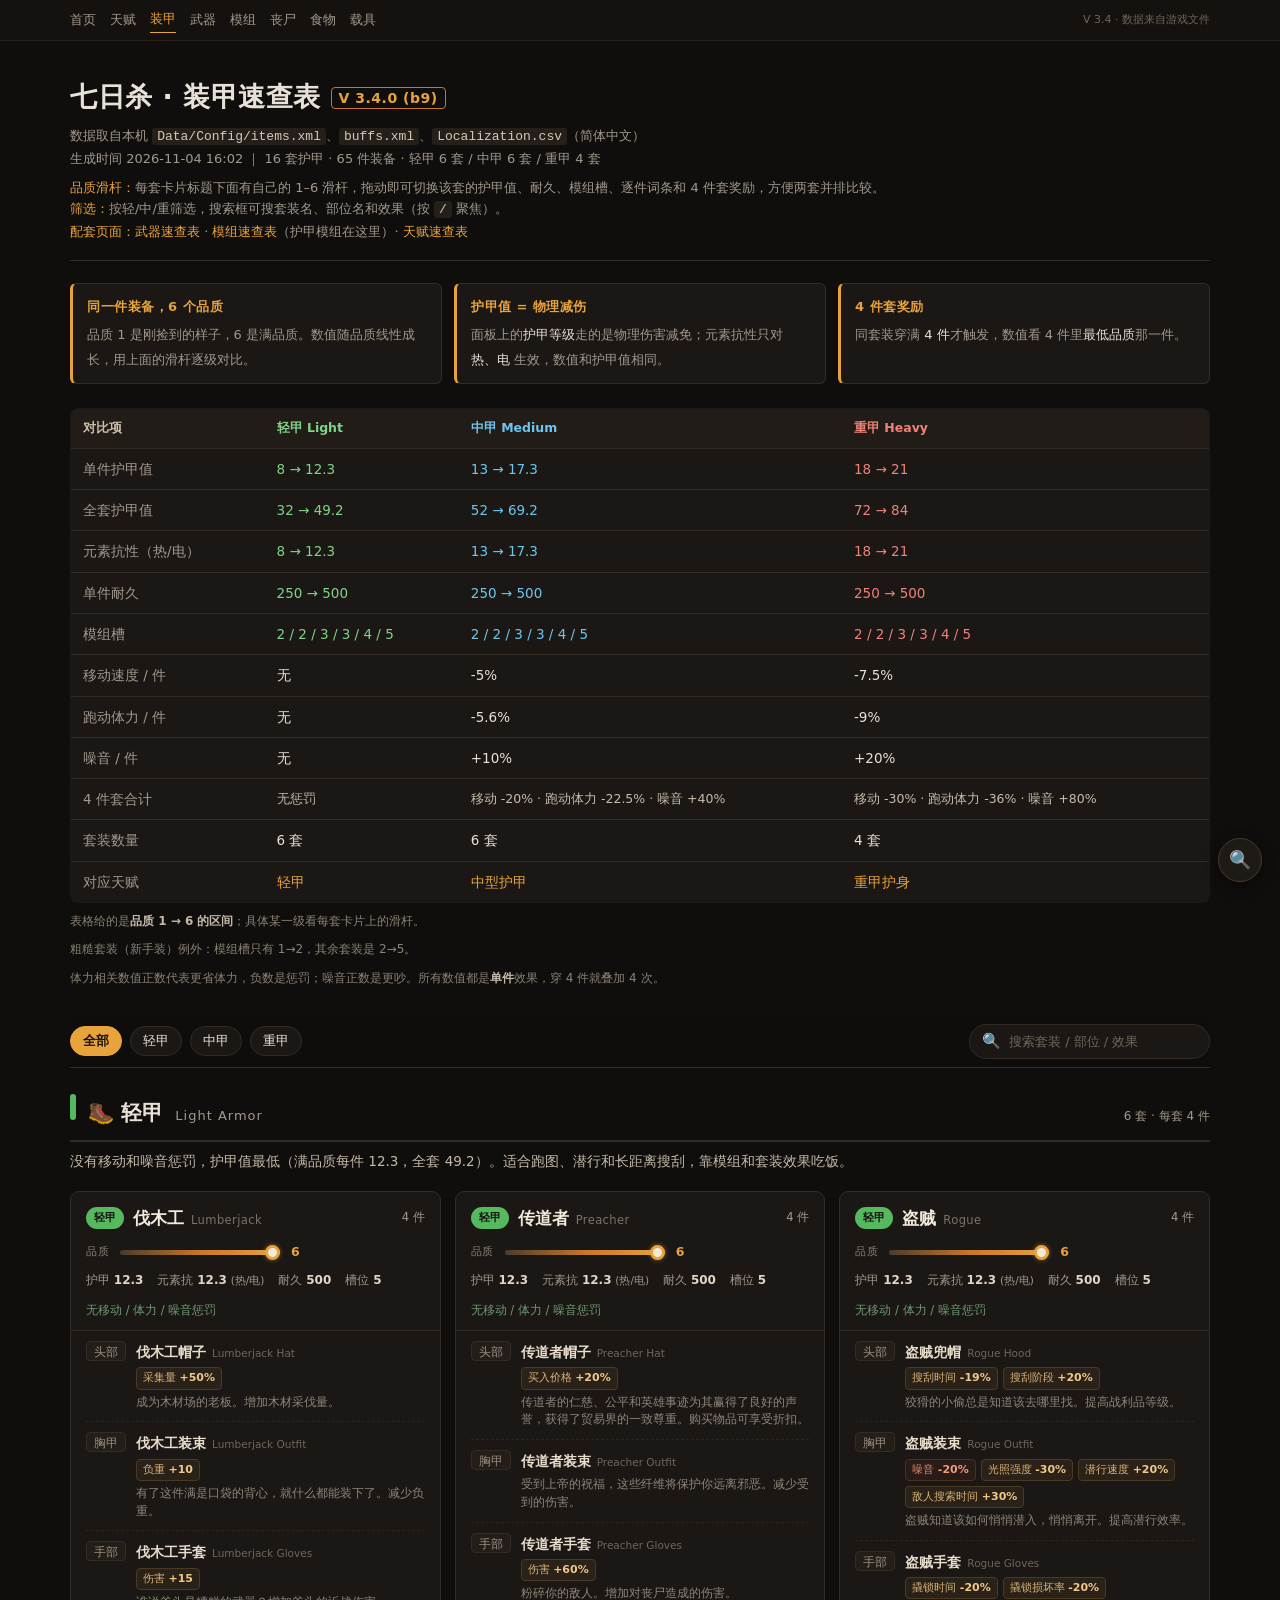
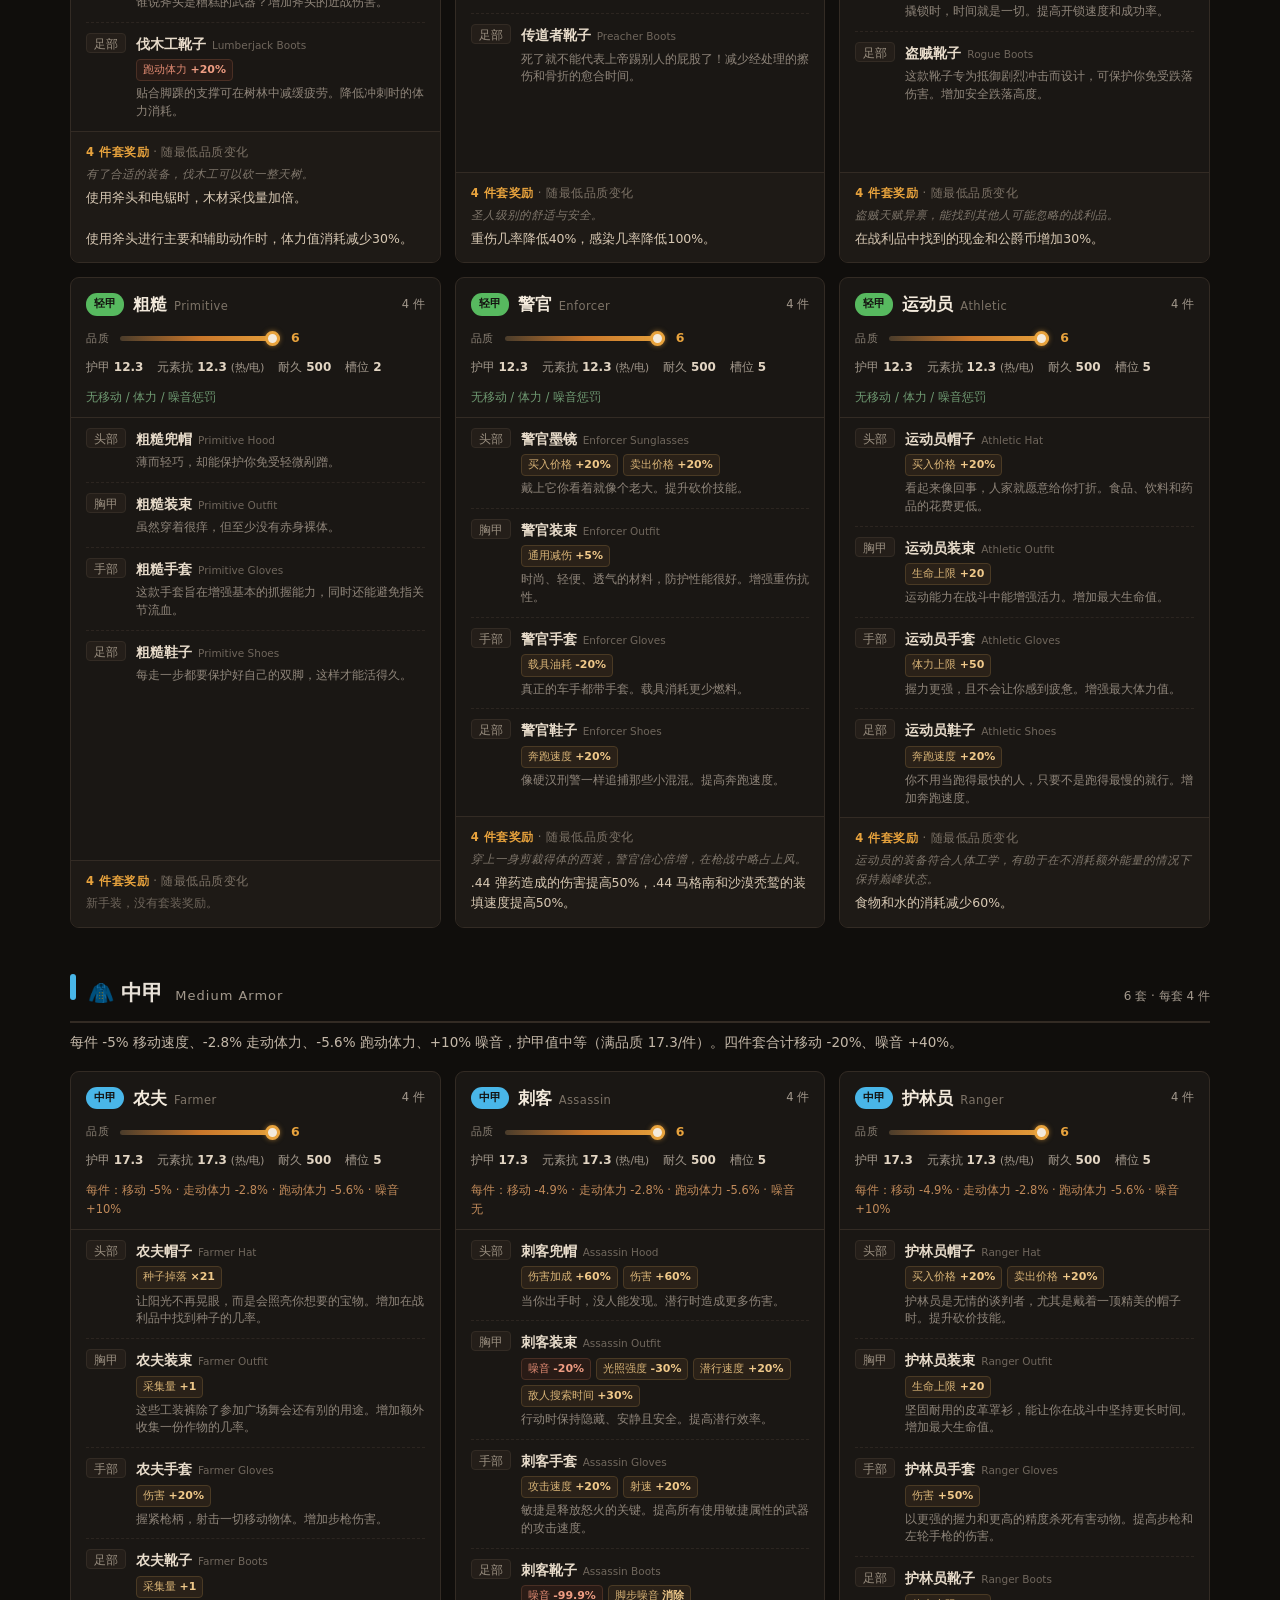
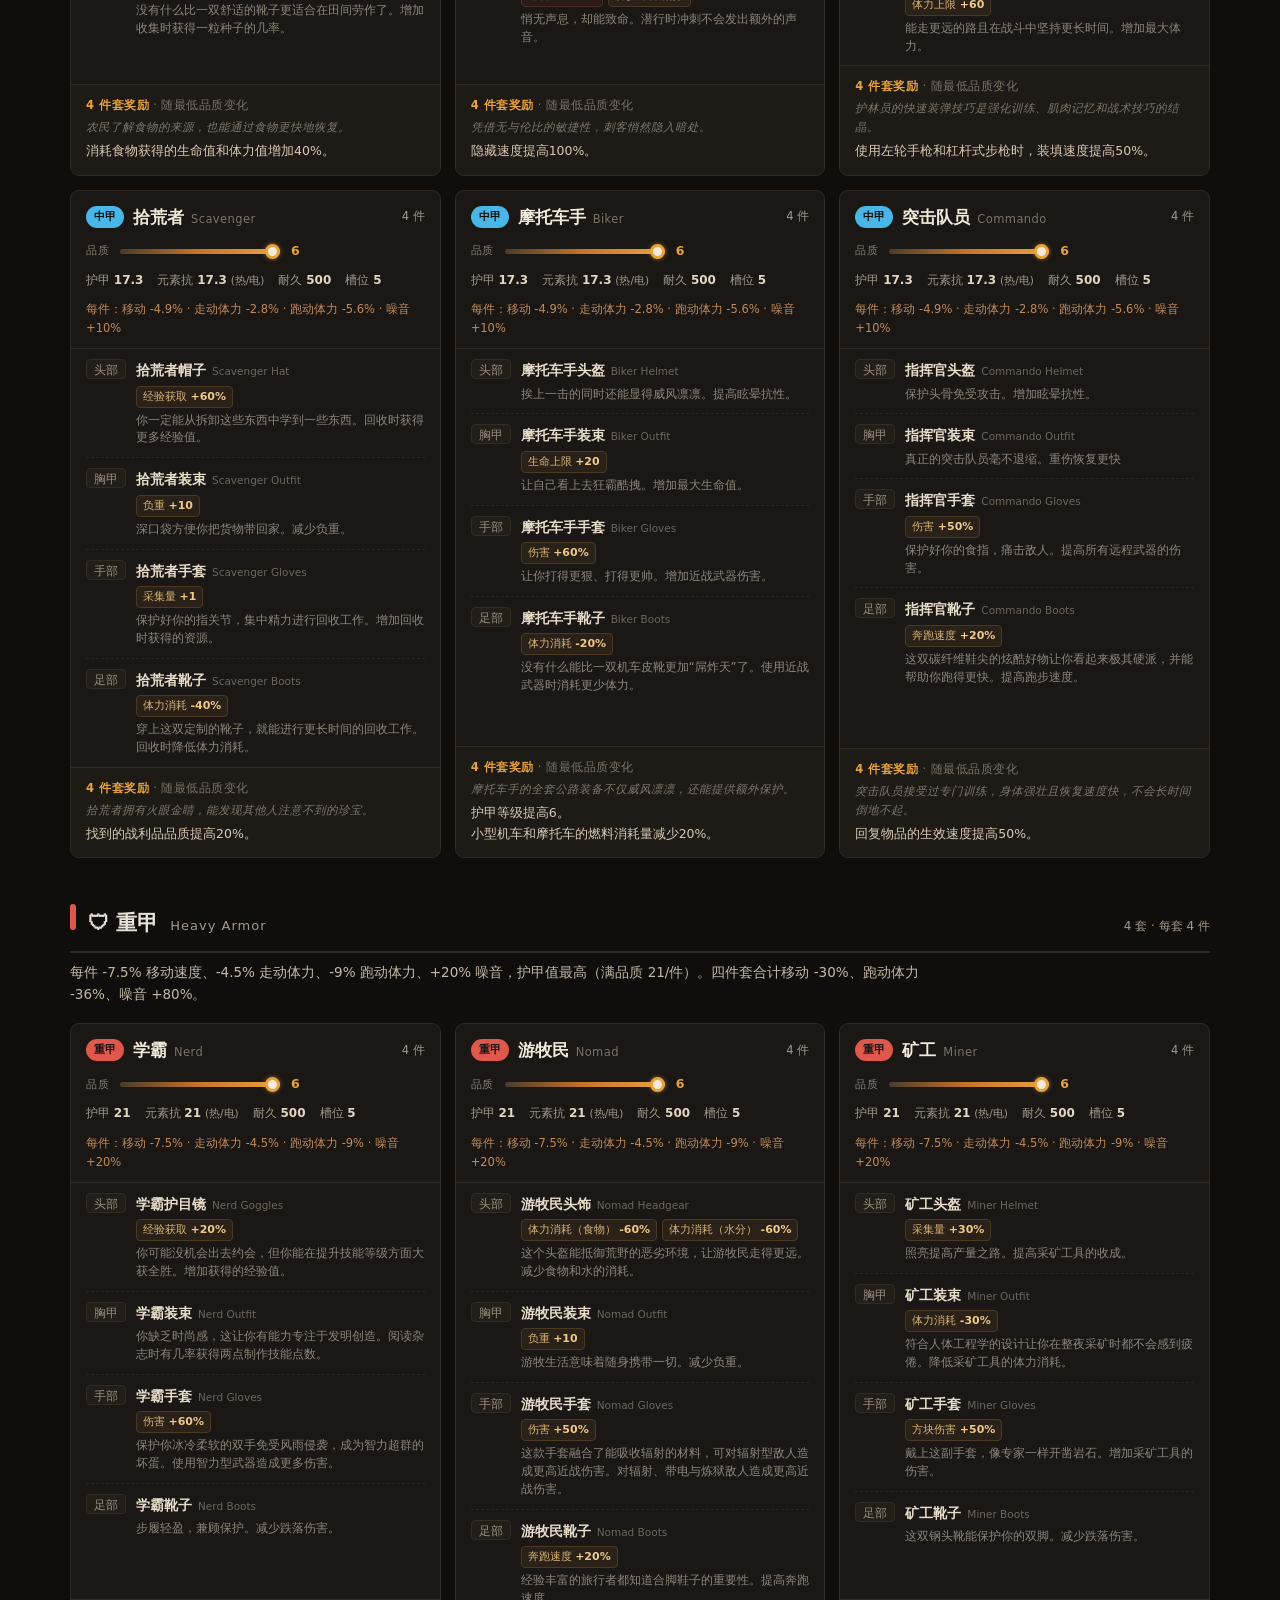
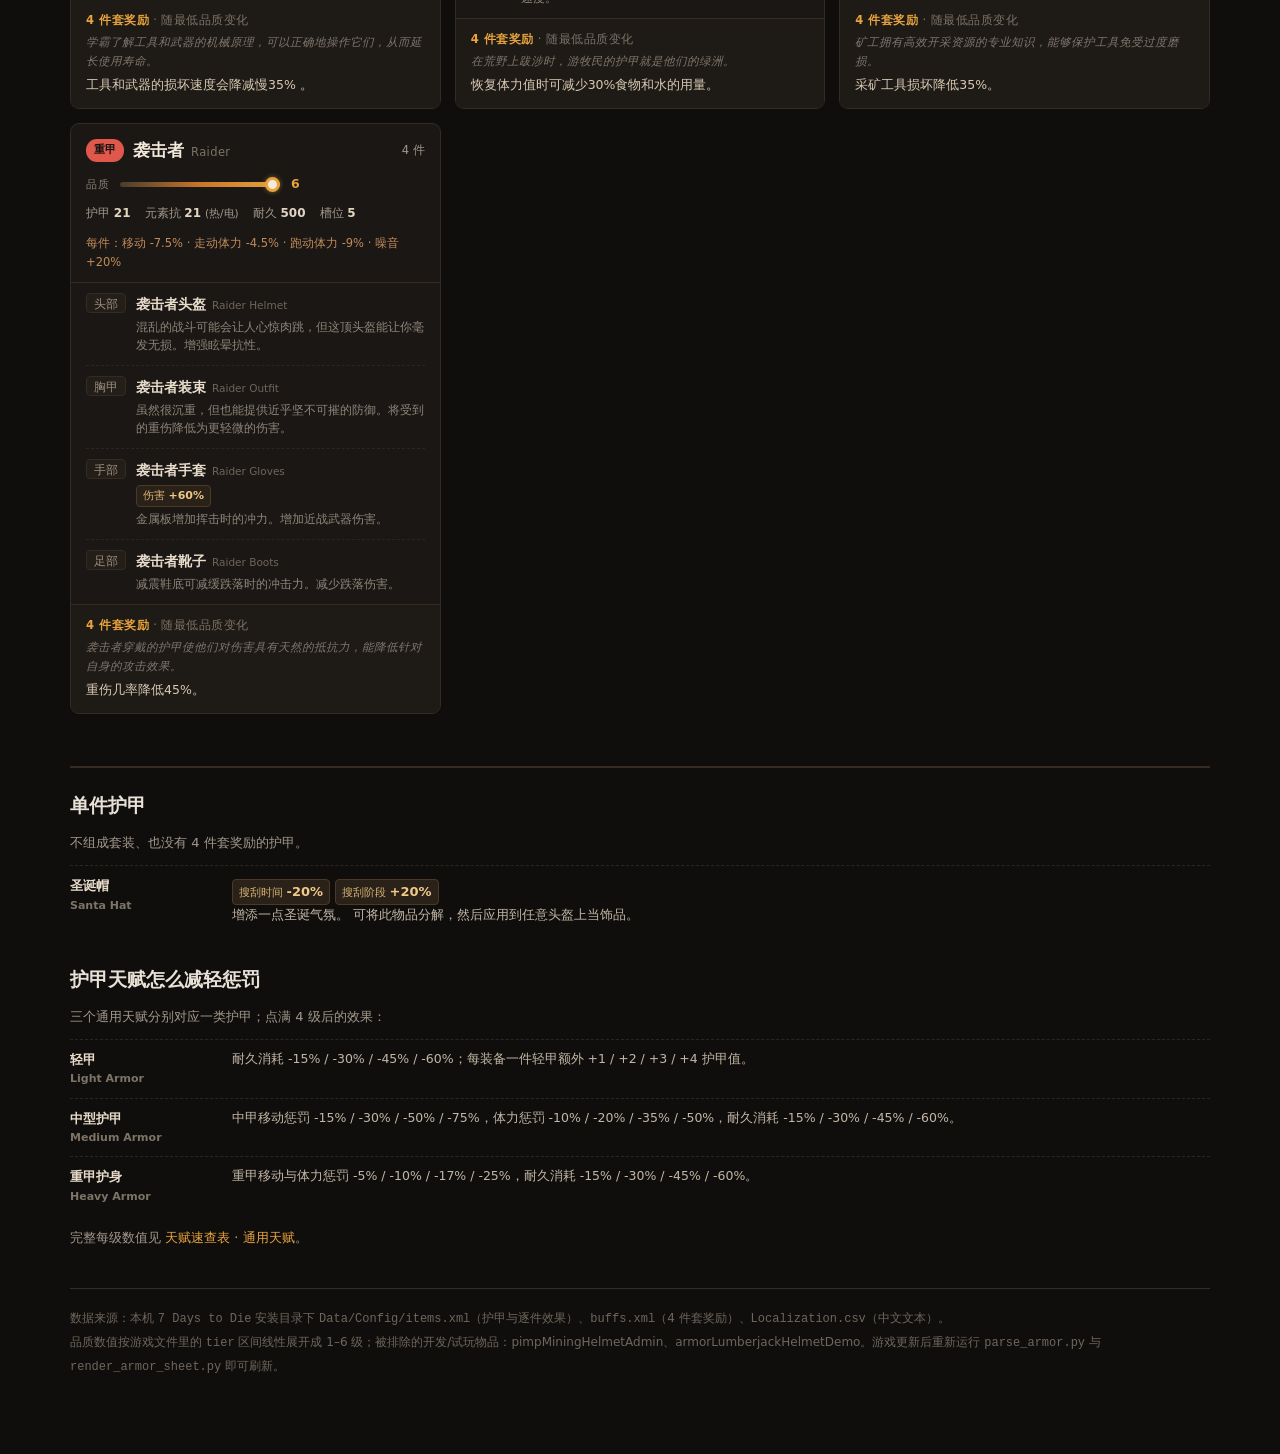
==== commit 5e2ed817: "新增丧尸图鉴、食物药品表、载具表与全局搜索" ====
--- a/site/armor.html
+++ b/site/armor.html
@@ -136,15 +136,17 @@
 
 <meta name="description" content="轻甲 / 中甲 / 重甲共 16 套 64 件，逐件词条、4 件套奖励，每套独立品质滑杆。">
 <link rel="icon" href="favicon.png">
+<link rel="stylesheet" href="search.css">
 <meta property="og:type" content="website">
 <meta property="og:title" content="七日杀 V3.4 装甲速查表">
 <meta property="og:description" content="轻甲 / 中甲 / 重甲共 16 套 64 件，逐件词条、4 件套奖励，每套独立品质滑杆。">
 <meta property="og:image" content="https://7dtd-codex.pages.dev/og.png">
 <meta name="twitter:card" content="summary_large_image">
-</head><body><div class='wrap'>
+</head><body>
+<div class='sitebar'><div class='in'><a href='index.html'>首页</a><a href='perks.html'>天赋</a><a href='armor.html' class='cur'>装甲</a><a href='weapons.html'>武器</a><a href='mods.html'>模组</a><a href='zombies.html'>丧尸</a><a href='food.html'>食物</a><a href='vehicles.html'>载具</a><span class='ss'>V 3.4 · 数据来自游戏文件</span></div></div><button id='sbtn' title='搜索（Ctrl+K）'>🔍</button><div id='sbox' hidden><div class='sbox-in'><input id='sinput' placeholder='搜索天赋 / 装甲 / 武器 / 模组 / 丧尸 / 食物…'><div id='sres'></div></div></div><div class='wrap'>
 <header class='top'>
 <h1>七日杀 · 装甲速查表<span class='ver'>V 3.4.0 (b9)</span></h1>
-<div class='sub'>数据取自本机 <code>Data/Config/items.xml</code>、<code>buffs.xml</code>、<code>Localization.csv</code>（简体中文）<br>生成时间 2026-10-30 17:29 ｜ 16 套护甲 · 65 件装备 · 轻甲 6 套 / 中甲 6 套 / 重甲 4 套</div>
+<div class='sub'>数据取自本机 <code>Data/Config/items.xml</code>、<code>buffs.xml</code>、<code>Localization.csv</code>（简体中文）<br>生成时间 2026-11-04 16:02 ｜ 16 套护甲 · 65 件装备 · 轻甲 6 套 / 中甲 6 套 / 重甲 4 套</div>
 <div class='sub' style='margin-top:8px'><span style='color:#e8a33d'>品质滑杆：</span>每套卡片标题下面有自己的 1–6 滑杆，拖动即可切换该套的护甲值、耐久、模组槽、逐件词条和 4 件套奖励，方便两套并排比较。<br><span style='color:#e8a33d'>筛选：</span>按轻/中/重筛选，搜索框可搜套装名、部位名和效果（按 <code>/</code> 聚焦）。<br><span style='color:#e8a33d'>配套页面：</span><a href='weapons.html'>武器速查表</a> · <a href='mods.html'>模组速查表</a>（护甲模组在这里）· <a href='perks.html'>天赋速查表</a></div>
 </header>
 <div class='rules'>
@@ -184,7 +186,7 @@
 <div class='cls-head'><span class='bar' style='background:#57b95f'></span><h2>🥾 轻甲</h2><span class='en'>Light Armor</span><span class='cnt'>6 套 · 每套 4 件</span></div>
 <p class='cls-intro'>没有移动和噪音惩罚，护甲值最低（满品质每件 12.3，全套 49.2）。适合跑图、潜行和长距离搜刮，靠模组和套装效果吃饭。</p>
 <div class='grid'>
-<article class='set' data-cls='light' data-text='伐木工 lumberjack 伐木工帽子 lumberjack hat 成为木材场的老板。增加木材采伐量。 采集量 伐木工装束 lumberjack outfit 有了这件满是口袋的背心，就什么都能装下了。减少负重。 负重 伐木工手套 lumberjack gloves 谁说斧头是糟糕的武器？增加斧头的近战伤害。 伤害 伐木工靴子 lumberjack boots 贴合脚踝的支撑可在树林中减缓疲劳。降低冲刺时的体力消耗。 跑动体力'>
+<article class='set' id='groupLumberjack' data-cls='light' data-text='伐木工 lumberjack 伐木工帽子 lumberjack hat 成为木材场的老板。增加木材采伐量。 采集量 伐木工装束 lumberjack outfit 有了这件满是口袋的背心，就什么都能装下了。减少负重。 负重 伐木工手套 lumberjack gloves 谁说斧头是糟糕的武器？增加斧头的近战伤害。 伤害 伐木工靴子 lumberjack boots 贴合脚踝的支撑可在树林中减缓疲劳。降低冲刺时的体力消耗。 跑动体力'>
 <div class='shead'><span class='badge light'>轻甲</span><h3>伐木工<em>Lumberjack</em></h3><span class='pieces-n'>4 件</span></div>
 <div class='setq'><span class='qlbl'>品质</span><input class='qslider' type='range' min='1' max='6' step='1' value='6' aria-label='伐木工 品质'><b class='qnow'>6</b></div>
 <div class='strip'><span>护甲 <b data-vals='8,8.86,9.72,10.58,11.44,12.3' data-fmt='num'>12.3</b></span><span>元素抗 <b data-vals='8,8.86,9.72,10.58,11.44,12.3' data-fmt='num'>12.3</b> <span style='font-size:10.5px'>(热/电)</span></span><span>耐久 <b data-vals='250,300,350,400,450,500' data-fmt='num'>500</b></span><span>槽位 <b data-vals='2,2,3,3,4,5' data-fmt='num'>5</b></span></div>
@@ -222,7 +224,7 @@
 <span class='qv on' data-q='6'>使用斧头和电锯时，木材采伐量加倍。<br><br>使用斧头进行主要和辅助动作时，体力值消耗减少30%。</span>
 </p>
 </div></article>
-<article class='set' data-cls='light' data-text='传道者 preacher 传道者帽子 preacher hat 传道者的仁慈、公平和英雄事迹为其赢得了良好的声誉，获得了贸易界的一致尊重。购买物品可享受折扣。 买入价格 传道者装束 preacher outfit 受到上帝的祝福，这些纤维将保护你远离邪恶。减少受到的伤害。  传道者手套 preacher gloves 粉碎你的敌人。增加对丧尸造成的伤害。 伤害 传道者靴子 preacher boots 死了就不能代表上帝踢别人的屁股了！减少经处理的擦伤和骨折的愈合时间。 '>
+<article class='set' id='groupPreacher' data-cls='light' data-text='传道者 preacher 传道者帽子 preacher hat 传道者的仁慈、公平和英雄事迹为其赢得了良好的声誉，获得了贸易界的一致尊重。购买物品可享受折扣。 买入价格 传道者装束 preacher outfit 受到上帝的祝福，这些纤维将保护你远离邪恶。减少受到的伤害。  传道者手套 preacher gloves 粉碎你的敌人。增加对丧尸造成的伤害。 伤害 传道者靴子 preacher boots 死了就不能代表上帝踢别人的屁股了！减少经处理的擦伤和骨折的愈合时间。 '>
 <div class='shead'><span class='badge light'>轻甲</span><h3>传道者<em>Preacher</em></h3><span class='pieces-n'>4 件</span></div>
 <div class='setq'><span class='qlbl'>品质</span><input class='qslider' type='range' min='1' max='6' step='1' value='6' aria-label='传道者 品质'><b class='qnow'>6</b></div>
 <div class='strip'><span>护甲 <b data-vals='8,8.86,9.72,10.58,11.44,12.3' data-fmt='num'>12.3</b></span><span>元素抗 <b data-vals='8,8.86,9.72,10.58,11.44,12.3' data-fmt='num'>12.3</b> <span style='font-size:10.5px'>(热/电)</span></span><span>耐久 <b data-vals='250,300,350,400,450,500' data-fmt='num'>500</b></span><span>槽位 <b data-vals='2,2,3,3,4,5' data-fmt='num'>5</b></span></div>
@@ -258,7 +260,7 @@
 <span class='qv on' data-q='6'>重伤几率降低40%，感染几率降低100%。</span>
 </p>
 </div></article>
-<article class='set' data-cls='light' data-text='盗贼 rogue 盗贼兜帽 rogue hood 狡猾的小偷总是知道该去哪里找。提高战利品等级。 搜刮时间 搜刮阶段 盗贼装束 rogue outfit 盗贼知道该如何悄悄潜入，悄悄离开。提高潜行效率。 噪音 光照强度 潜行速度 敌人搜索时间 盗贼手套 rogue gloves 撬锁时，时间就是一切。提高开锁速度和成功率。 撬锁时间 撬锁损坏率 盗贼靴子 rogue boots 这款靴子专为抵御剧烈冲击而设计，可保护你免受跌落伤害。增加安全跌落高度。 '>
+<article class='set' id='groupRogue' data-cls='light' data-text='盗贼 rogue 盗贼兜帽 rogue hood 狡猾的小偷总是知道该去哪里找。提高战利品等级。 搜刮时间 搜刮阶段 盗贼装束 rogue outfit 盗贼知道该如何悄悄潜入，悄悄离开。提高潜行效率。 噪音 光照强度 潜行速度 敌人搜索时间 盗贼手套 rogue gloves 撬锁时，时间就是一切。提高开锁速度和成功率。 撬锁时间 撬锁损坏率 盗贼靴子 rogue boots 这款靴子专为抵御剧烈冲击而设计，可保护你免受跌落伤害。增加安全跌落高度。 '>
 <div class='shead'><span class='badge light'>轻甲</span><h3>盗贼<em>Rogue</em></h3><span class='pieces-n'>4 件</span></div>
 <div class='setq'><span class='qlbl'>品质</span><input class='qslider' type='range' min='1' max='6' step='1' value='6' aria-label='盗贼 品质'><b class='qnow'>6</b></div>
 <div class='strip'><span>护甲 <b data-vals='8,8.86,9.72,10.58,11.44,12.3' data-fmt='num'>12.3</b></span><span>元素抗 <b data-vals='8,8.86,9.72,10.58,11.44,12.3' data-fmt='num'>12.3</b> <span style='font-size:10.5px'>(热/电)</span></span><span>耐久 <b data-vals='250,300,350,400,450,500' data-fmt='num'>500</b></span><span>槽位 <b data-vals='2,2,3,3,4,5' data-fmt='num'>5</b></span></div>
@@ -295,7 +297,7 @@
 <span class='qv on' data-q='6'>在战利品中找到的现金和公爵币增加30%。</span>
 </p>
 </div></article>
-<article class='set' data-cls='light' data-text='粗糙 primitive 粗糙兜帽 primitive hood 薄而轻巧，却能保护你免受轻微剐蹭。  粗糙装束 primitive outfit 虽然穿着很痒，但至少没有赤身裸体。  粗糙手套 primitive gloves 这款手套旨在增强基本的抓握能力，同时还能避免指关节流血。  粗糙鞋子 primitive shoes 每走一步都要保护好自己的双脚，这样才能活得久。 '>
+<article class='set' id='groupPrimitive' data-cls='light' data-text='粗糙 primitive 粗糙兜帽 primitive hood 薄而轻巧，却能保护你免受轻微剐蹭。  粗糙装束 primitive outfit 虽然穿着很痒，但至少没有赤身裸体。  粗糙手套 primitive gloves 这款手套旨在增强基本的抓握能力，同时还能避免指关节流血。  粗糙鞋子 primitive shoes 每走一步都要保护好自己的双脚，这样才能活得久。 '>
 <div class='shead'><span class='badge light'>轻甲</span><h3>粗糙<em>Primitive</em></h3><span class='pieces-n'>4 件</span></div>
 <div class='setq'><span class='qlbl'>品质</span><input class='qslider' type='range' min='1' max='6' step='1' value='6' aria-label='粗糙 品质'><b class='qnow'>6</b></div>
 <div class='strip'><span>护甲 <b data-vals='8,8.86,9.72,10.58,11.44,12.3' data-fmt='num'>12.3</b></span><span>元素抗 <b data-vals='8,8.86,9.72,10.58,11.44,12.3' data-fmt='num'>12.3</b> <span style='font-size:10.5px'>(热/电)</span></span><span>耐久 <b data-vals='250,300,350,400,450,500' data-fmt='num'>500</b></span><span>槽位 <b data-vals='1,1,1,1,1,2' data-fmt='num'>2</b></span></div>
@@ -321,7 +323,7 @@
 <div class='sbonus'><div class='btitle'>4 件套奖励<span style='color:#7d7367;font-weight:400'> · 随最低品质变化</span></div>
 <p class='none'>新手装，没有套装奖励。</p>
 </div></article>
-<article class='set' data-cls='light' data-text='警官 enforcer 警官墨镜 enforcer sunglasses 戴上它你看着就像个老大。提升砍价技能。 买入价格 卖出价格 警官装束 enforcer outfit 时尚、轻便、透气的材料，防护性能很好。增强重伤抗性。 通用减伤 警官手套 enforcer gloves 真正的车手都带手套。载具消耗更少燃料。 载具油耗 警官鞋子 enforcer shoes 像硬汉刑警一样追捕那些小混混。提高奔跑速度。 奔跑速度'>
+<article class='set' id='groupEnforcer' data-cls='light' data-text='警官 enforcer 警官墨镜 enforcer sunglasses 戴上它你看着就像个老大。提升砍价技能。 买入价格 卖出价格 警官装束 enforcer outfit 时尚、轻便、透气的材料，防护性能很好。增强重伤抗性。 通用减伤 警官手套 enforcer gloves 真正的车手都带手套。载具消耗更少燃料。 载具油耗 警官鞋子 enforcer shoes 像硬汉刑警一样追捕那些小混混。提高奔跑速度。 奔跑速度'>
 <div class='shead'><span class='badge light'>轻甲</span><h3>警官<em>Enforcer</em></h3><span class='pieces-n'>4 件</span></div>
 <div class='setq'><span class='qlbl'>品质</span><input class='qslider' type='range' min='1' max='6' step='1' value='6' aria-label='警官 品质'><b class='qnow'>6</b></div>
 <div class='strip'><span>护甲 <b data-vals='8,8.86,9.72,10.58,11.44,12.3' data-fmt='num'>12.3</b></span><span>元素抗 <b data-vals='8,8.86,9.72,10.58,11.44,12.3' data-fmt='num'>12.3</b> <span style='font-size:10.5px'>(热/电)</span></span><span>耐久 <b data-vals='250,300,350,400,450,500' data-fmt='num'>500</b></span><span>槽位 <b data-vals='2,2,3,3,4,5' data-fmt='num'>5</b></span></div>
@@ -359,7 +361,7 @@
 <span class='qv on' data-q='6'>.44 弹药造成的伤害提高50%，.44 马格南和沙漠秃鹫的装填速度提高50%。</span>
 </p>
 </div></article>
-<article class='set' data-cls='light' data-text='运动员 athletic 运动员帽子 athletic hat 看起来像回事，人家就愿意给你打折。食品、饮料和药品的花费更低。 买入价格 运动员装束 athletic outfit 运动能力在战斗中能增强活力。增加最大生命值。 生命上限 运动员手套 athletic gloves 握力更强，且不会让你感到疲惫。增强最大体力值。 体力上限 运动员鞋子 athletic shoes 你不用当跑得最快的人，只要不是跑得最慢的就行。增加奔跑速度。 奔跑速度'>
+<article class='set' id='groupAthletic' data-cls='light' data-text='运动员 athletic 运动员帽子 athletic hat 看起来像回事，人家就愿意给你打折。食品、饮料和药品的花费更低。 买入价格 运动员装束 athletic outfit 运动能力在战斗中能增强活力。增加最大生命值。 生命上限 运动员手套 athletic gloves 握力更强，且不会让你感到疲惫。增强最大体力值。 体力上限 运动员鞋子 athletic shoes 你不用当跑得最快的人，只要不是跑得最慢的就行。增加奔跑速度。 奔跑速度'>
 <div class='shead'><span class='badge light'>轻甲</span><h3>运动员<em>Athletic</em></h3><span class='pieces-n'>4 件</span></div>
 <div class='setq'><span class='qlbl'>品质</span><input class='qslider' type='range' min='1' max='6' step='1' value='6' aria-label='运动员 品质'><b class='qnow'>6</b></div>
 <div class='strip'><span>护甲 <b data-vals='8,8.86,9.72,10.58,11.44,12.3' data-fmt='num'>12.3</b></span><span>元素抗 <b data-vals='8,8.86,9.72,10.58,11.44,12.3' data-fmt='num'>12.3</b> <span style='font-size:10.5px'>(热/电)</span></span><span>耐久 <b data-vals='250,300,350,400,450,500' data-fmt='num'>500</b></span><span>槽位 <b data-vals='2,2,3,3,4,5' data-fmt='num'>5</b></span></div>
@@ -402,7 +404,7 @@
 <div class='cls-head'><span class='bar' style='background:#49b6e8'></span><h2>🧥 中甲</h2><span class='en'>Medium Armor</span><span class='cnt'>6 套 · 每套 4 件</span></div>
 <p class='cls-intro'>每件 -5% 移动速度、-2.8% 走动体力、-5.6% 跑动体力、+10% 噪音，护甲值中等（满品质 17.3/件）。四件套合计移动 -20%、噪音 +40%。</p>
 <div class='grid'>
-<article class='set' data-cls='medium' data-text='农夫 farmer 农夫帽子 farmer hat 让阳光不再晃眼，而是会照亮你想要的宝物。增加在战利品中找到种子的几率。 种子掉落 农夫装束 farmer outfit 这些工装裤除了参加广场舞会还有别的用途。增加额外收集一份作物的几率。 采集量 农夫手套 farmer gloves 握紧枪柄，射击一切移动物体。增加步枪伤害。 伤害 农夫靴子 farmer boots 没有什么比一双舒适的靴子更适合在田间劳作了。增加收集时获得一粒种子的几率。 采集量'>
+<article class='set' id='groupFarmer' data-cls='medium' data-text='农夫 farmer 农夫帽子 farmer hat 让阳光不再晃眼，而是会照亮你想要的宝物。增加在战利品中找到种子的几率。 种子掉落 农夫装束 farmer outfit 这些工装裤除了参加广场舞会还有别的用途。增加额外收集一份作物的几率。 采集量 农夫手套 farmer gloves 握紧枪柄，射击一切移动物体。增加步枪伤害。 伤害 农夫靴子 farmer boots 没有什么比一双舒适的靴子更适合在田间劳作了。增加收集时获得一粒种子的几率。 采集量'>
 <div class='shead'><span class='badge medium'>中甲</span><h3>农夫<em>Farmer</em></h3><span class='pieces-n'>4 件</span></div>
 <div class='setq'><span class='qlbl'>品质</span><input class='qslider' type='range' min='1' max='6' step='1' value='6' aria-label='农夫 品质'><b class='qnow'>6</b></div>
 <div class='strip'><span>护甲 <b data-vals='13,13.86,14.72,15.58,16.44,17.3' data-fmt='num'>17.3</b></span><span>元素抗 <b data-vals='13,13.86,14.72,15.58,16.44,17.3' data-fmt='num'>17.3</b> <span style='font-size:10.5px'>(热/电)</span></span><span>耐久 <b data-vals='250,300,350,400,450,500' data-fmt='num'>500</b></span><span>槽位 <b data-vals='2,2,3,3,4,5' data-fmt='num'>5</b></span></div>
@@ -440,7 +442,7 @@
 <span class='qv on' data-q='6'>消耗食物获得的生命值和体力值增加40%。</span>
 </p>
 </div></article>
-<article class='set' data-cls='medium' data-text='刺客 assassin 刺客兜帽 assassin hood 当你出手时，没人能发现。潜行时造成更多伤害。 伤害加成 伤害 刺客装束 assassin outfit 行动时保持隐藏、安静且安全。提高潜行效率。 噪音 光照强度 潜行速度 敌人搜索时间 刺客手套 assassin gloves 敏捷是释放怒火的关键。提高所有使用敏捷属性的武器的攻击速度。 攻击速度 射速 刺客靴子 assassin boots 悄无声息，却能致命。潜行时冲刺不会发出额外的声音。 噪音 脚步噪音'>
+<article class='set' id='groupAssassin' data-cls='medium' data-text='刺客 assassin 刺客兜帽 assassin hood 当你出手时，没人能发现。潜行时造成更多伤害。 伤害加成 伤害 刺客装束 assassin outfit 行动时保持隐藏、安静且安全。提高潜行效率。 噪音 光照强度 潜行速度 敌人搜索时间 刺客手套 assassin gloves 敏捷是释放怒火的关键。提高所有使用敏捷属性的武器的攻击速度。 攻击速度 射速 刺客靴子 assassin boots 悄无声息，却能致命。潜行时冲刺不会发出额外的声音。 噪音 脚步噪音'>
 <div class='shead'><span class='badge medium'>中甲</span><h3>刺客<em>Assassin</em></h3><span class='pieces-n'>4 件</span></div>
 <div class='setq'><span class='qlbl'>品质</span><input class='qslider' type='range' min='1' max='6' step='1' value='6' aria-label='刺客 品质'><b class='qnow'>6</b></div>
 <div class='strip'><span>护甲 <b data-vals='13,13.86,14.72,15.58,16.44,17.3' data-fmt='num'>17.3</b></span><span>元素抗 <b data-vals='13,13.86,14.72,15.58,16.44,17.3' data-fmt='num'>17.3</b> <span style='font-size:10.5px'>(热/电)</span></span><span>耐久 <b data-vals='250,300,350,400,450,500' data-fmt='num'>500</b></span><span>槽位 <b data-vals='2,2,3,3,4,5' data-fmt='num'>5</b></span></div>
@@ -478,7 +480,7 @@
 <span class='qv on' data-q='6'>隐藏速度提高100%。</span>
 </p>
 </div></article>
-<article class='set' data-cls='medium' data-text='护林员 ranger 护林员帽子 ranger hat 护林员是无情的谈判者，尤其是戴着一顶精美的帽子时。提升砍价技能。 买入价格 卖出价格 护林员装束 ranger outfit 坚固耐用的皮革罩衫，能让你在战斗中坚持更长时间。增加最大生命值。 生命上限 护林员手套 ranger gloves 以更强的握力和更高的精度杀死有害动物。提高步枪和左轮手枪的伤害。 伤害 护林员靴子 ranger boots 能走更远的路且在战斗中坚持更长时间。增加最大体力。 体力上限'>
+<article class='set' id='groupRanger' data-cls='medium' data-text='护林员 ranger 护林员帽子 ranger hat 护林员是无情的谈判者，尤其是戴着一顶精美的帽子时。提升砍价技能。 买入价格 卖出价格 护林员装束 ranger outfit 坚固耐用的皮革罩衫，能让你在战斗中坚持更长时间。增加最大生命值。 生命上限 护林员手套 ranger gloves 以更强的握力和更高的精度杀死有害动物。提高步枪和左轮手枪的伤害。 伤害 护林员靴子 ranger boots 能走更远的路且在战斗中坚持更长时间。增加最大体力。 体力上限'>
 <div class='shead'><span class='badge medium'>中甲</span><h3>护林员<em>Ranger</em></h3><span class='pieces-n'>4 件</span></div>
 <div class='setq'><span class='qlbl'>品质</span><input class='qslider' type='range' min='1' max='6' step='1' value='6' aria-label='护林员 品质'><b class='qnow'>6</b></div>
 <div class='strip'><span>护甲 <b data-vals='13,13.86,14.72,15.58,16.44,17.3' data-fmt='num'>17.3</b></span><span>元素抗 <b data-vals='13,13.86,14.72,15.58,16.44,17.3' data-fmt='num'>17.3</b> <span style='font-size:10.5px'>(热/电)</span></span><span>耐久 <b data-vals='250,300,350,400,450,500' data-fmt='num'>500</b></span><span>槽位 <b data-vals='2,2,3,3,4,5' data-fmt='num'>5</b></span></div>
@@ -516,7 +518,7 @@
 <span class='qv on' data-q='6'>使用左轮手枪和杠杆式步枪时，装填速度提高50%。</span>
 </p>
 </div></article>
-<article class='set' data-cls='medium' data-text='拾荒者 scavenger 拾荒者帽子 scavenger hat 你一定能从拆卸这些东西中学到一些东西。回收时获得更多经验值。 经验获取 拾荒者装束 scavenger outfit 深口袋方便你把货物带回家。减少负重。 负重 拾荒者手套 scavenger gloves 保护好你的指关节，集中精力进行回收工作。增加回收时获得的资源。 采集量 拾荒者靴子 scavenger boots 穿上这双定制的靴子，就能进行更长时间的回收工作。回收时降低体力消耗。 体力消耗'>
+<article class='set' id='groupScavenger' data-cls='medium' data-text='拾荒者 scavenger 拾荒者帽子 scavenger hat 你一定能从拆卸这些东西中学到一些东西。回收时获得更多经验值。 经验获取 拾荒者装束 scavenger outfit 深口袋方便你把货物带回家。减少负重。 负重 拾荒者手套 scavenger gloves 保护好你的指关节，集中精力进行回收工作。增加回收时获得的资源。 采集量 拾荒者靴子 scavenger boots 穿上这双定制的靴子，就能进行更长时间的回收工作。回收时降低体力消耗。 体力消耗'>
 <div class='shead'><span class='badge medium'>中甲</span><h3>拾荒者<em>Scavenger</em></h3><span class='pieces-n'>4 件</span></div>
 <div class='setq'><span class='qlbl'>品质</span><input class='qslider' type='range' min='1' max='6' step='1' value='6' aria-label='拾荒者 品质'><b class='qnow'>6</b></div>
 <div class='strip'><span>护甲 <b data-vals='13,13.86,14.72,15.58,16.44,17.3' data-fmt='num'>17.3</b></span><span>元素抗 <b data-vals='13,13.86,14.72,15.58,16.44,17.3' data-fmt='num'>17.3</b> <span style='font-size:10.5px'>(热/电)</span></span><span>耐久 <b data-vals='250,300,350,400,450,500' data-fmt='num'>500</b></span><span>槽位 <b data-vals='2,2,3,3,4,5' data-fmt='num'>5</b></span></div>
@@ -554,7 +556,7 @@
 <span class='qv on' data-q='6'>找到的战利品品质提高20%。</span>
 </p>
 </div></article>
-<article class='set' data-cls='medium' data-text='摩托车手 biker 摩托车手头盔 biker helmet 挨上一击的同时还能显得威风凛凛。提高眩晕抗性。  摩托车手装束 biker outfit 让自己看上去狂霸酷拽。增加最大生命值。 生命上限 摩托车手手套 biker gloves 让你打得更狠、打得更帅。增加近战武器伤害。 伤害 摩托车手靴子 biker boots 没有什么能比一双机车皮靴更加“屌炸天”了。使用近战武器时消耗更少体力。 体力消耗'>
+<article class='set' id='groupBiker' data-cls='medium' data-text='摩托车手 biker 摩托车手头盔 biker helmet 挨上一击的同时还能显得威风凛凛。提高眩晕抗性。  摩托车手装束 biker outfit 让自己看上去狂霸酷拽。增加最大生命值。 生命上限 摩托车手手套 biker gloves 让你打得更狠、打得更帅。增加近战武器伤害。 伤害 摩托车手靴子 biker boots 没有什么能比一双机车皮靴更加“屌炸天”了。使用近战武器时消耗更少体力。 体力消耗'>
 <div class='shead'><span class='badge medium'>中甲</span><h3>摩托车手<em>Biker</em></h3><span class='pieces-n'>4 件</span></div>
 <div class='setq'><span class='qlbl'>品质</span><input class='qslider' type='range' min='1' max='6' step='1' value='6' aria-label='摩托车手 品质'><b class='qnow'>6</b></div>
 <div class='strip'><span>护甲 <b data-vals='13,13.86,14.72,15.58,16.44,17.3' data-fmt='num'>17.3</b></span><span>元素抗 <b data-vals='13,13.86,14.72,15.58,16.44,17.3' data-fmt='num'>17.3</b> <span style='font-size:10.5px'>(热/电)</span></span><span>耐久 <b data-vals='250,300,350,400,450,500' data-fmt='num'>500</b></span><span>槽位 <b data-vals='2,2,3,3,4,5' data-fmt='num'>5</b></span></div>
@@ -591,7 +593,7 @@
 <span class='qv on' data-q='6'>护甲等级提高6。<br>小型机车和摩托车的燃料消耗量减少20%。</span>
 </p>
 </div></article>
-<article class='set' data-cls='medium' data-text='突击队员 commando 指挥官头盔 commando helmet 保护头骨免受攻击。增加眩晕抗性。  指挥官装束 commando outfit 真正的突击队员毫不退缩。重伤恢复更快  指挥官手套 commando gloves 保护好你的食指，痛击敌人。提高所有远程武器的伤害。 伤害 指挥官靴子 commando boots 这双碳纤维鞋尖的炫酷好物让你看起来极其硬派，并能帮助你跑得更快。提高跑步速度。 奔跑速度'>
+<article class='set' id='groupCommando' data-cls='medium' data-text='突击队员 commando 指挥官头盔 commando helmet 保护头骨免受攻击。增加眩晕抗性。  指挥官装束 commando outfit 真正的突击队员毫不退缩。重伤恢复更快  指挥官手套 commando gloves 保护好你的食指，痛击敌人。提高所有远程武器的伤害。 伤害 指挥官靴子 commando boots 这双碳纤维鞋尖的炫酷好物让你看起来极其硬派，并能帮助你跑得更快。提高跑步速度。 奔跑速度'>
 <div class='shead'><span class='badge medium'>中甲</span><h3>突击队员<em>Commando</em></h3><span class='pieces-n'>4 件</span></div>
 <div class='setq'><span class='qlbl'>品质</span><input class='qslider' type='range' min='1' max='6' step='1' value='6' aria-label='突击队员 品质'><b class='qnow'>6</b></div>
 <div class='strip'><span>护甲 <b data-vals='13,13.86,14.72,15.58,16.44,17.3' data-fmt='num'>17.3</b></span><span>元素抗 <b data-vals='13,13.86,14.72,15.58,16.44,17.3' data-fmt='num'>17.3</b> <span style='font-size:10.5px'>(热/电)</span></span><span>耐久 <b data-vals='250,300,350,400,450,500' data-fmt='num'>500</b></span><span>槽位 <b data-vals='2,2,3,3,4,5' data-fmt='num'>5</b></span></div>
@@ -632,7 +634,7 @@
 <div class='cls-head'><span class='bar' style='background:#e0574c'></span><h2>🛡 重甲</h2><span class='en'>Heavy Armor</span><span class='cnt'>4 套 · 每套 4 件</span></div>
 <p class='cls-intro'>每件 -7.5% 移动速度、-4.5% 走动体力、-9% 跑动体力、+20% 噪音，护甲值最高（满品质 21/件）。四件套合计移动 -30%、跑动体力 -36%、噪音 +80%。</p>
 <div class='grid'>
-<article class='set' data-cls='heavy' data-text='学霸 nerd 学霸护目镜 nerd goggles 你可能没机会出去约会，但你能在提升技能等级方面大获全胜。增加获得的经验值。 经验获取 学霸装束 nerd outfit 你缺乏时尚感，这让你有能力专注于发明创造。阅读杂志时有几率获得两点制作技能点数。  学霸手套 nerd gloves 保护你冰冷柔软的双手免受风雨侵袭，成为智力超群的坏蛋。使用智力型武器造成更多伤害。 伤害 学霸靴子 nerd boots 步履轻盈，兼顾保护。减少跌落伤害。 '>
+<article class='set' id='groupNerd' data-cls='heavy' data-text='学霸 nerd 学霸护目镜 nerd goggles 你可能没机会出去约会，但你能在提升技能等级方面大获全胜。增加获得的经验值。 经验获取 学霸装束 nerd outfit 你缺乏时尚感，这让你有能力专注于发明创造。阅读杂志时有几率获得两点制作技能点数。  学霸手套 nerd gloves 保护你冰冷柔软的双手免受风雨侵袭，成为智力超群的坏蛋。使用智力型武器造成更多伤害。 伤害 学霸靴子 nerd boots 步履轻盈，兼顾保护。减少跌落伤害。 '>
 <div class='shead'><span class='badge heavy'>重甲</span><h3>学霸<em>Nerd</em></h3><span class='pieces-n'>4 件</span></div>
 <div class='setq'><span class='qlbl'>品质</span><input class='qslider' type='range' min='1' max='6' step='1' value='6' aria-label='学霸 品质'><b class='qnow'>6</b></div>
 <div class='strip'><span>护甲 <b data-vals='18,18.6,19.2,19.8,20.4,21' data-fmt='num'>21</b></span><span>元素抗 <b data-vals='18,18.6,19.2,19.8,20.4,21' data-fmt='num'>21</b> <span style='font-size:10.5px'>(热/电)</span></span><span>耐久 <b data-vals='250,300,350,400,450,500' data-fmt='num'>500</b></span><span>槽位 <b data-vals='2,2,3,3,4,5' data-fmt='num'>5</b></span></div>
@@ -668,7 +670,7 @@
 <span class='qv on' data-q='6'>工具和武器的损坏速度会降减慢35% 。</span>
 </p>
 </div></article>
-<article class='set' data-cls='heavy' data-text='游牧民 nomad 游牧民头饰 nomad headgear 这个头盔能抵御荒野的恶劣环境，让游牧民走得更远。减少食物和水的消耗。 体力消耗（食物） 体力消耗（水分） 游牧民装束 nomad outfit 游牧生活意味着随身携带一切。减少负重。 负重 游牧民手套 nomad gloves 这款手套融合了能吸收辐射的材料，可对辐射型敌人造成更高近战伤害。对辐射、带电与炼狱敌人造成更高近战伤害。 伤害 游牧民靴子 nomad boots 经验丰富的旅行者都知道合脚鞋子的重要性。提高奔跑速度。 奔跑速度'>
+<article class='set' id='groupNomad' data-cls='heavy' data-text='游牧民 nomad 游牧民头饰 nomad headgear 这个头盔能抵御荒野的恶劣环境，让游牧民走得更远。减少食物和水的消耗。 体力消耗（食物） 体力消耗（水分） 游牧民装束 nomad outfit 游牧生活意味着随身携带一切。减少负重。 负重 游牧民手套 nomad gloves 这款手套融合了能吸收辐射的材料，可对辐射型敌人造成更高近战伤害。对辐射、带电与炼狱敌人造成更高近战伤害。 伤害 游牧民靴子 nomad boots 经验丰富的旅行者都知道合脚鞋子的重要性。提高奔跑速度。 奔跑速度'>
 <div class='shead'><span class='badge heavy'>重甲</span><h3>游牧民<em>Nomad</em></h3><span class='pieces-n'>4 件</span></div>
 <div class='setq'><span class='qlbl'>品质</span><input class='qslider' type='range' min='1' max='6' step='1' value='6' aria-label='游牧民 品质'><b class='qnow'>6</b></div>
 <div class='strip'><span>护甲 <b data-vals='18,18.6,19.2,19.8,20.4,21' data-fmt='num'>21</b></span><span>元素抗 <b data-vals='18,18.6,19.2,19.8,20.4,21' data-fmt='num'>21</b> <span style='font-size:10.5px'>(热/电)</span></span><span>耐久 <b data-vals='250,300,350,400,450,500' data-fmt='num'>500</b></span><span>槽位 <b data-vals='2,2,3,3,4,5' data-fmt='num'>5</b></span></div>
@@ -706,7 +708,7 @@
 <span class='qv on' data-q='6'>恢复体力值时可减少30%食物和水的用量。</span>
 </p>
 </div></article>
-<article class='set' data-cls='heavy' data-text='矿工 miner 矿工头盔 miner helmet 照亮提高产量之路。提高采矿工具的收成。 采集量 矿工装束 miner outfit 符合人体工程学的设计让你在整夜采矿时都不会感到疲倦。降低采矿工具的体力消耗。 体力消耗 矿工手套 miner gloves 戴上这副手套，像专家一样开凿岩石。增加采矿工具的伤害。 方块伤害 矿工靴子 miner boots 这双钢头靴能保护你的双脚。减少跌落伤害。 '>
+<article class='set' id='groupMiner' data-cls='heavy' data-text='矿工 miner 矿工头盔 miner helmet 照亮提高产量之路。提高采矿工具的收成。 采集量 矿工装束 miner outfit 符合人体工程学的设计让你在整夜采矿时都不会感到疲倦。降低采矿工具的体力消耗。 体力消耗 矿工手套 miner gloves 戴上这副手套，像专家一样开凿岩石。增加采矿工具的伤害。 方块伤害 矿工靴子 miner boots 这双钢头靴能保护你的双脚。减少跌落伤害。 '>
 <div class='shead'><span class='badge heavy'>重甲</span><h3>矿工<em>Miner</em></h3><span class='pieces-n'>4 件</span></div>
 <div class='setq'><span class='qlbl'>品质</span><input class='qslider' type='range' min='1' max='6' step='1' value='6' aria-label='矿工 品质'><b class='qnow'>6</b></div>
 <div class='strip'><span>护甲 <b data-vals='18,18.6,19.2,19.8,20.4,21' data-fmt='num'>21</b></span><span>元素抗 <b data-vals='18,18.6,19.2,19.8,20.4,21' data-fmt='num'>21</b> <span style='font-size:10.5px'>(热/电)</span></span><span>耐久 <b data-vals='250,300,350,400,450,500' data-fmt='num'>500</b></span><span>槽位 <b data-vals='2,2,3,3,4,5' data-fmt='num'>5</b></span></div>
@@ -743,7 +745,7 @@
 <span class='qv on' data-q='6'>采矿工具损坏降低35%。</span>
 </p>
 </div></article>
-<article class='set' data-cls='heavy' data-text='袭击者 raider 袭击者头盔 raider helmet 混乱的战斗可能会让人心惊肉跳，但这顶头盔能让你毫发无损。增强眩晕抗性。  袭击者装束 raider outfit 虽然很沉重，但也能提供近乎坚不可摧的防御。将受到的重伤降低为更轻微的伤害。  袭击者手套 raider gloves 金属板增加挥击时的冲力。增加近战武器伤害。 伤害 袭击者靴子 raider boots 减震鞋底可减缓跌落时的冲击力。减少跌落伤害。 '>
+<article class='set' id='groupRaider' data-cls='heavy' data-text='袭击者 raider 袭击者头盔 raider helmet 混乱的战斗可能会让人心惊肉跳，但这顶头盔能让你毫发无损。增强眩晕抗性。  袭击者装束 raider outfit 虽然很沉重，但也能提供近乎坚不可摧的防御。将受到的重伤降低为更轻微的伤害。  袭击者手套 raider gloves 金属板增加挥击时的冲力。增加近战武器伤害。 伤害 袭击者靴子 raider boots 减震鞋底可减缓跌落时的冲击力。减少跌落伤害。 '>
 <div class='shead'><span class='badge heavy'>重甲</span><h3>袭击者<em>Raider</em></h3><span class='pieces-n'>4 件</span></div>
 <div class='setq'><span class='qlbl'>品质</span><input class='qslider' type='range' min='1' max='6' step='1' value='6' aria-label='袭击者 品质'><b class='qnow'>6</b></div>
 <div class='strip'><span>护甲 <b data-vals='18,18.6,19.2,19.8,20.4,21' data-fmt='num'>21</b></span><span>元素抗 <b data-vals='18,18.6,19.2,19.8,20.4,21' data-fmt='num'>21</b> <span style='font-size:10.5px'>(热/电)</span></span><span>耐久 <b data-vals='250,300,350,400,450,500' data-fmt='num'>500</b></span><span>槽位 <b data-vals='2,2,3,3,4,5' data-fmt='num'>5</b></span></div>
@@ -872,4 +874,5 @@
     if (ev.key === 'Escape' && document.activeElement === q){ q.value=''; filter(); q.blur(); }
   });
 })();
-</script></body></html>+</script><script src='search-index.js'></script><script src='search.js' defer></script>
+</body></html>
--- a/site/search.css
+++ b/site/search.css
@@ -0,0 +1,25 @@
+
+.sitebar{position:relative;z-index:30;background:#14110e;border-bottom:1px solid #2a231d;
+  font-size:12.5px}
+.sitebar .in{max-width:1180px;margin:0 auto;padding:7px 20px;display:flex;gap:14px;
+  align-items:center;flex-wrap:wrap}
+.sitebar a{color:#a2988c;text-decoration:none;padding:2px 0}
+.sitebar a:hover{color:#e8a33d}
+.sitebar a.cur{color:#e8a33d;border-bottom:1px solid #e8a33d}
+.sitebar .ss{margin-left:auto;color:#6f665c;font-size:11px}
+#sbtn{position:fixed;right:18px;bottom:18px;z-index:60;width:44px;height:44px;border-radius:50%;
+  border:1px solid #4a3c2b;background:#1e1a16;color:#e8a33d;font-size:18px;cursor:pointer;
+  box-shadow:0 4px 14px rgba(0,0,0,.45)}
+#sbox{position:fixed;inset:0;z-index:70;background:rgba(8,7,6,.72);display:flex;
+  align-items:flex-start;justify-content:center;padding-top:12vh}
+#sbox[hidden]{display:none}
+.sbox-in{width:min(640px,92vw);background:#191512;border:1px solid #3a3027;border-radius:12px;
+  overflow:hidden;box-shadow:0 18px 48px rgba(0,0,0,.6)}
+#sinput{width:100%;box-sizing:border-box;background:#0f0d0b;border:0;border-bottom:1px solid #2c2520;
+  color:#e8e1d8;font:15px/1.6 "Microsoft YaHei",system-ui,sans-serif;padding:14px 16px;outline:0}
+#sres{max-height:52vh;overflow:auto;padding:6px}
+#sres a{display:flex;gap:10px;align-items:baseline;padding:8px 10px;border-radius:7px;
+  color:#ded3c4;text-decoration:none;font-size:13.5px}
+#sres a:hover{background:#241f1a}
+#sres small{color:#7d7367;font-size:11px}
+#sres .empty{color:#6f665c;font-size:13px;padding:14px}
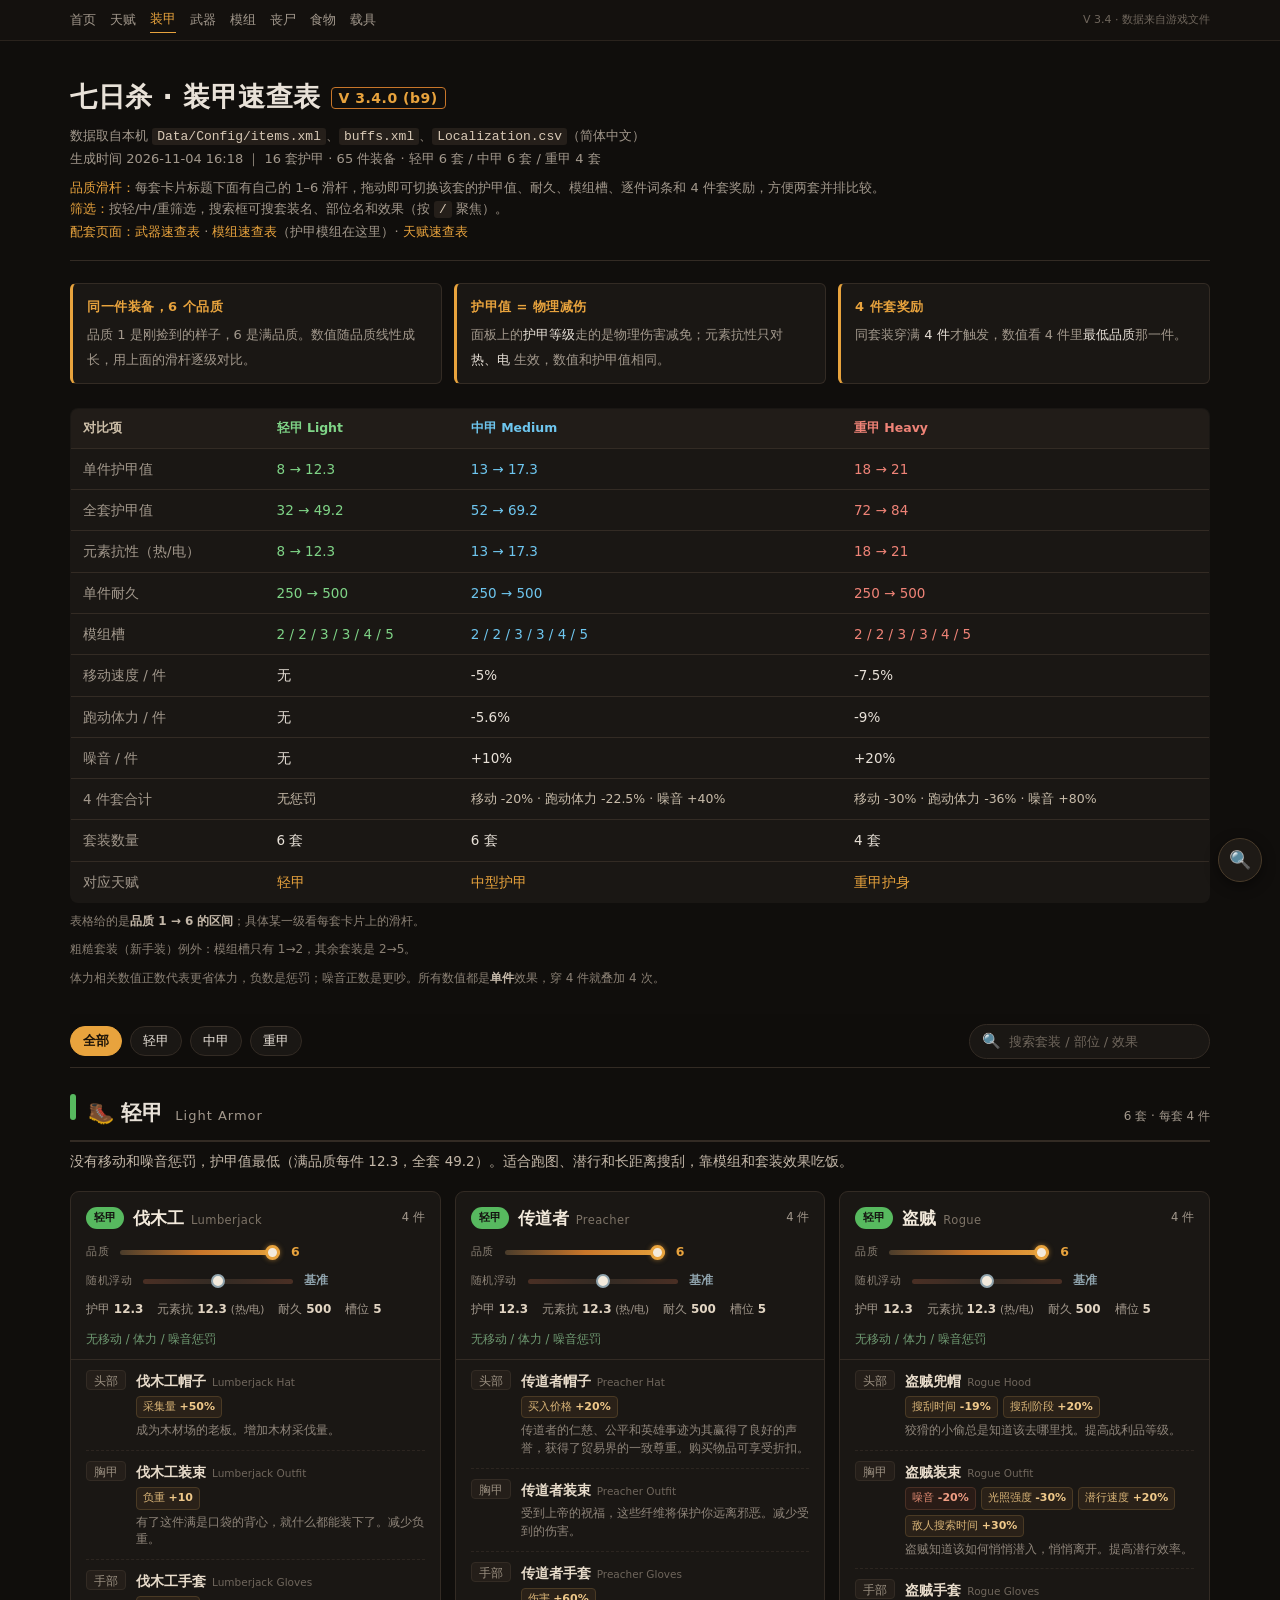
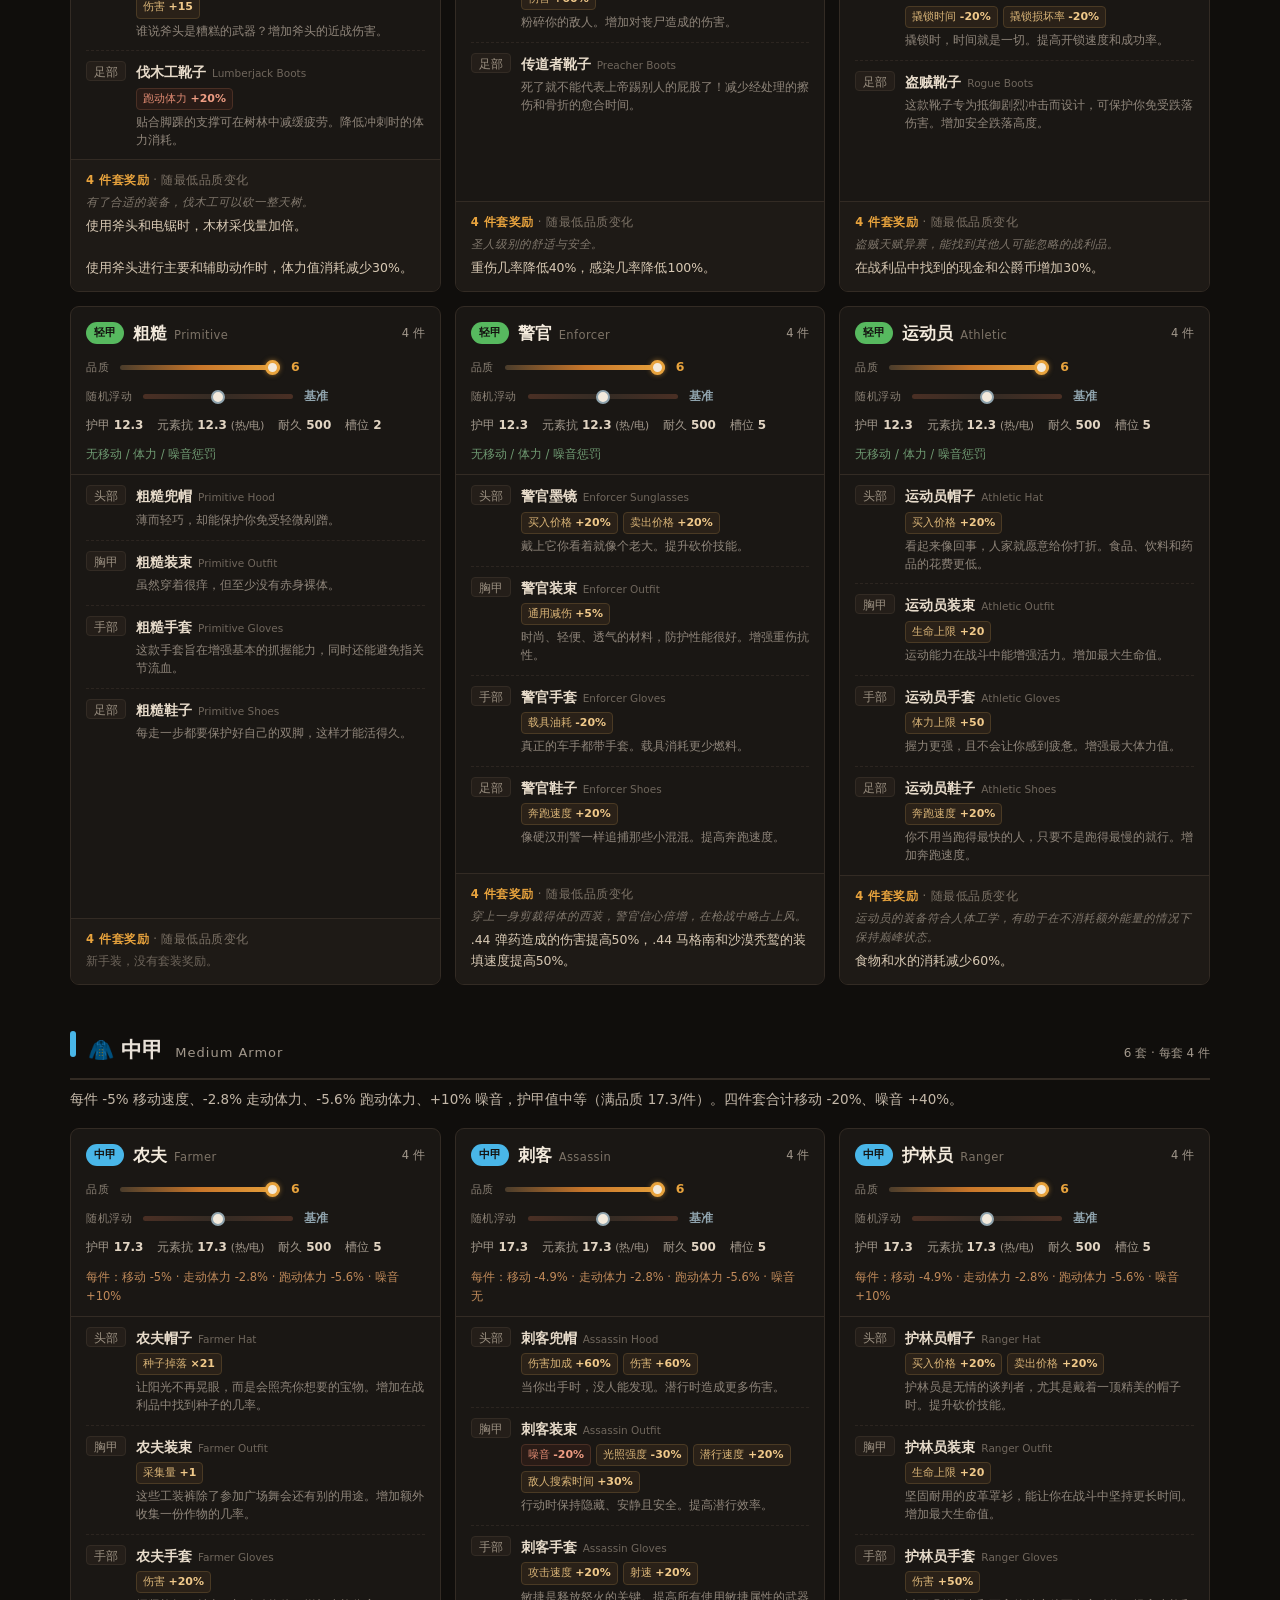
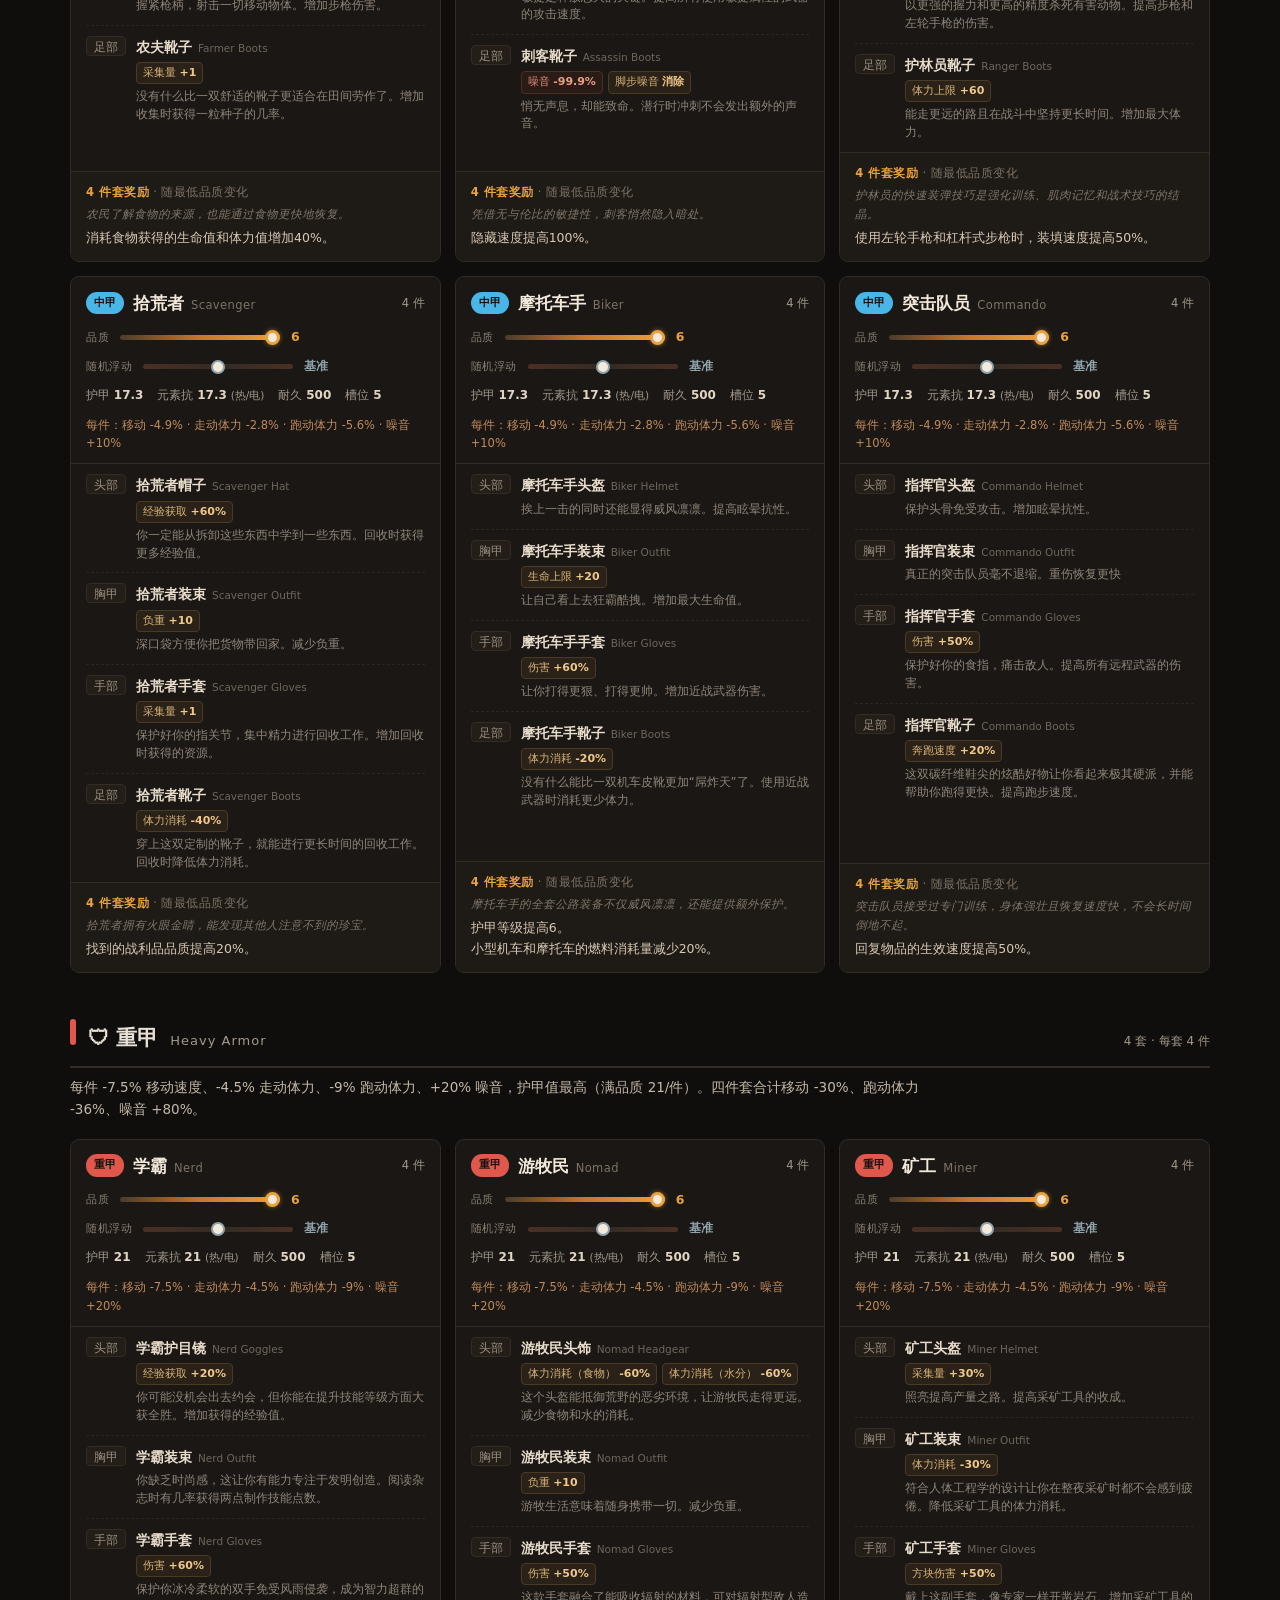
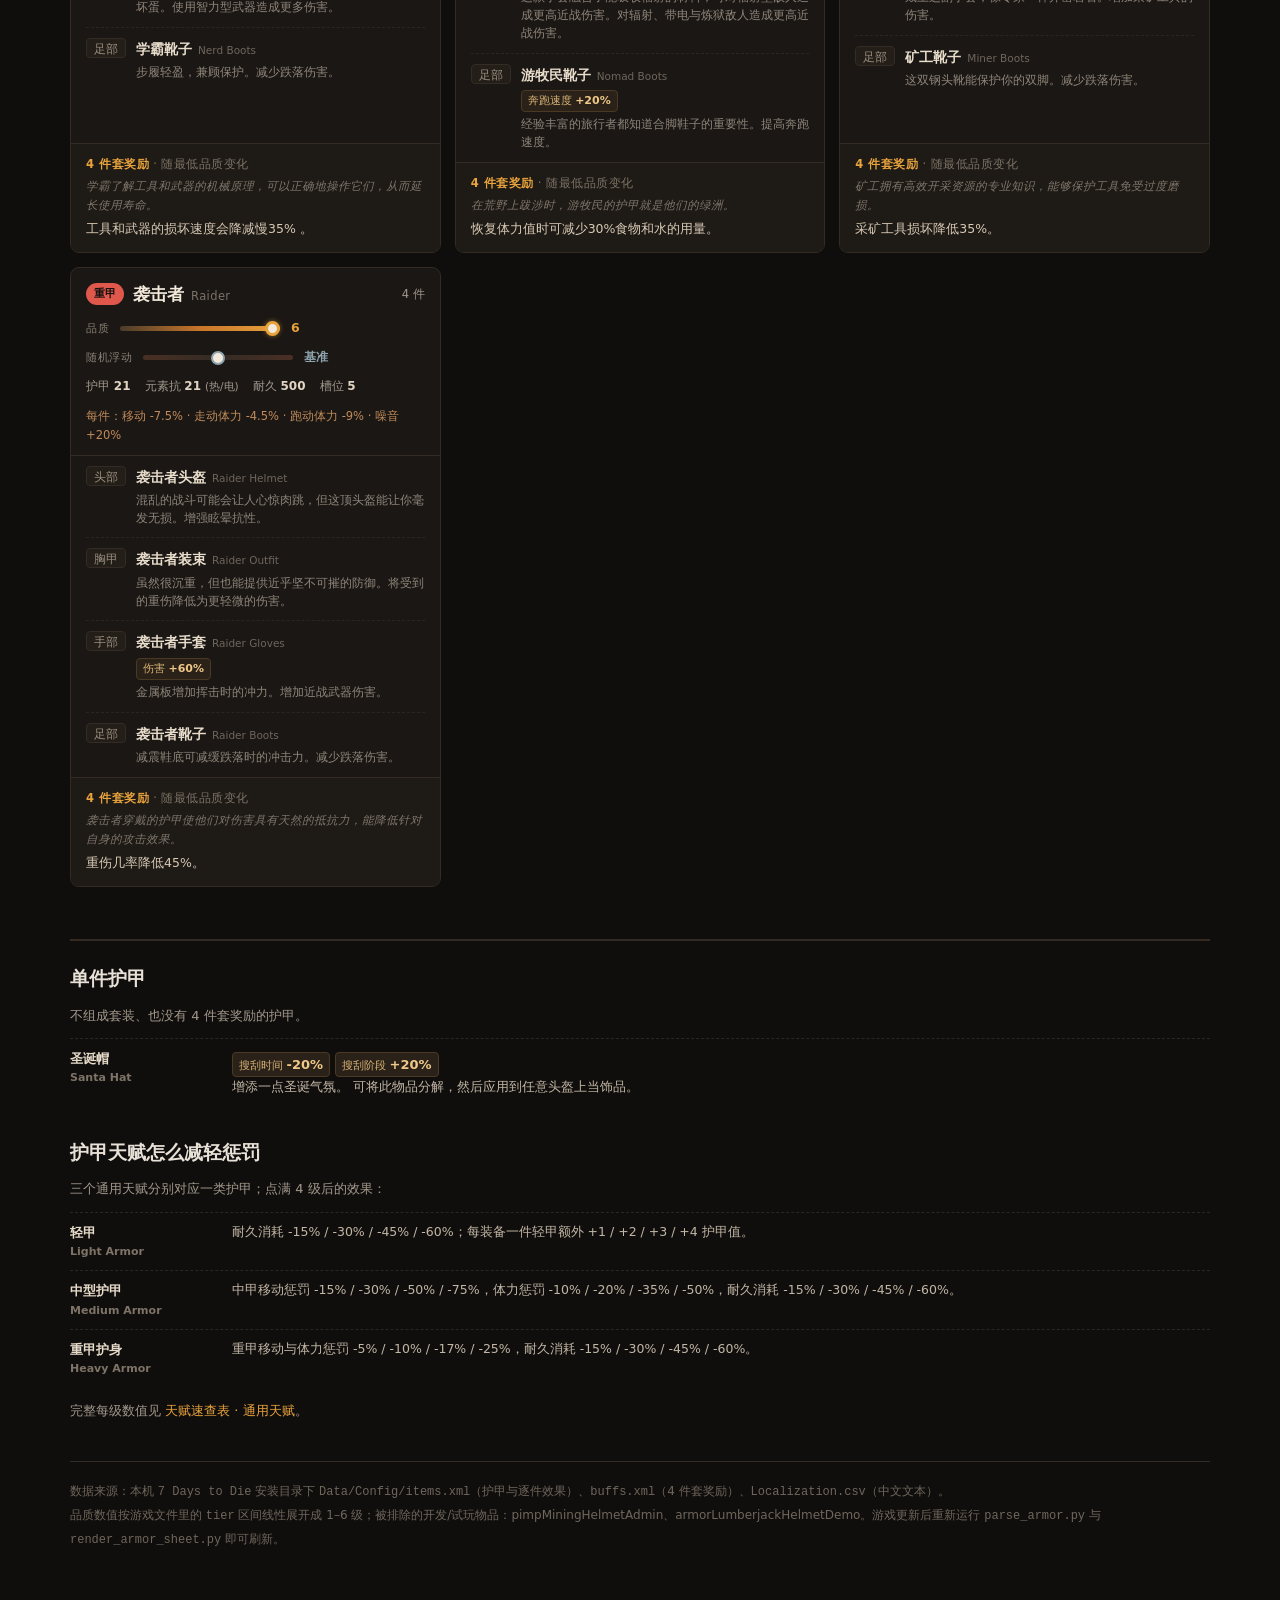
==== commit abb80189: "修复食物表表头错位；武器/装甲加入随机浮动滑杆" ====
--- a/site/armor.html
+++ b/site/armor.html
@@ -80,6 +80,15 @@
 .setq input[type=range]::-moz-range-thumb{width:12px;height:12px;border-radius:50%;
   background:#f3eadc;border:3px solid var(--accent);cursor:pointer}
 .setq .qnow{font-size:12.5px;color:var(--accent);font-weight:700;min-width:12px}
+.rrow{display:flex;align-items:center;gap:9px;padding:0 15px 9px}
+.rrow .qlbl{font-size:11px;color:#8b8175;letter-spacing:.5px;white-space:nowrap}
+.rrow input[type=range]{-webkit-appearance:none;appearance:none;width:150px;height:5px;
+  border-radius:3px;background:linear-gradient(90deg,#4a2f24,#332b24,#4a2f24);outline:0}
+.rrow input[type=range]::-webkit-slider-thumb{-webkit-appearance:none;width:14px;height:14px;
+  border-radius:50%;background:#f3eadc;border:2px solid #8fa3ad;cursor:pointer}
+.rrow input[type=range]::-moz-range-thumb{width:12px;height:12px;border-radius:50%;
+  background:#f3eadc;border:2px solid #8fa3ad;cursor:pointer}
+.rrow .rnow{font-size:12px;color:#8fa3ad;font-weight:700;min-width:44px}
 .strip{display:flex;flex-wrap:wrap;gap:6px 14px;padding:0 15px 10px;font-size:12px;color:var(--dim)}
 .strip b{color:#e2d5c3;font-weight:600}
 .penline{padding:0 15px 10px;font-size:11.5px;color:#c08a5a}
@@ -146,7 +155,7 @@
 <div class='sitebar'><div class='in'><a href='index.html'>首页</a><a href='perks.html'>天赋</a><a href='armor.html' class='cur'>装甲</a><a href='weapons.html'>武器</a><a href='mods.html'>模组</a><a href='zombies.html'>丧尸</a><a href='food.html'>食物</a><a href='vehicles.html'>载具</a><span class='ss'>V 3.4 · 数据来自游戏文件</span></div></div><button id='sbtn' title='搜索（Ctrl+K）'>🔍</button><div id='sbox' hidden><div class='sbox-in'><input id='sinput' placeholder='搜索天赋 / 装甲 / 武器 / 模组 / 丧尸 / 食物…'><div id='sres'></div></div></div><div class='wrap'>
 <header class='top'>
 <h1>七日杀 · 装甲速查表<span class='ver'>V 3.4.0 (b9)</span></h1>
-<div class='sub'>数据取自本机 <code>Data/Config/items.xml</code>、<code>buffs.xml</code>、<code>Localization.csv</code>（简体中文）<br>生成时间 2026-11-04 16:02 ｜ 16 套护甲 · 65 件装备 · 轻甲 6 套 / 中甲 6 套 / 重甲 4 套</div>
+<div class='sub'>数据取自本机 <code>Data/Config/items.xml</code>、<code>buffs.xml</code>、<code>Localization.csv</code>（简体中文）<br>生成时间 2026-11-04 16:18 ｜ 16 套护甲 · 65 件装备 · 轻甲 6 套 / 中甲 6 套 / 重甲 4 套</div>
 <div class='sub' style='margin-top:8px'><span style='color:#e8a33d'>品质滑杆：</span>每套卡片标题下面有自己的 1–6 滑杆，拖动即可切换该套的护甲值、耐久、模组槽、逐件词条和 4 件套奖励，方便两套并排比较。<br><span style='color:#e8a33d'>筛选：</span>按轻/中/重筛选，搜索框可搜套装名、部位名和效果（按 <code>/</code> 聚焦）。<br><span style='color:#e8a33d'>配套页面：</span><a href='weapons.html'>武器速查表</a> · <a href='mods.html'>模组速查表</a>（护甲模组在这里）· <a href='perks.html'>天赋速查表</a></div>
 </header>
 <div class='rules'>
@@ -189,7 +198,8 @@
 <article class='set' id='groupLumberjack' data-cls='light' data-text='伐木工 lumberjack 伐木工帽子 lumberjack hat 成为木材场的老板。增加木材采伐量。 采集量 伐木工装束 lumberjack outfit 有了这件满是口袋的背心，就什么都能装下了。减少负重。 负重 伐木工手套 lumberjack gloves 谁说斧头是糟糕的武器？增加斧头的近战伤害。 伤害 伐木工靴子 lumberjack boots 贴合脚踝的支撑可在树林中减缓疲劳。降低冲刺时的体力消耗。 跑动体力'>
 <div class='shead'><span class='badge light'>轻甲</span><h3>伐木工<em>Lumberjack</em></h3><span class='pieces-n'>4 件</span></div>
 <div class='setq'><span class='qlbl'>品质</span><input class='qslider' type='range' min='1' max='6' step='1' value='6' aria-label='伐木工 品质'><b class='qnow'>6</b></div>
-<div class='strip'><span>护甲 <b data-vals='8,8.86,9.72,10.58,11.44,12.3' data-fmt='num'>12.3</b></span><span>元素抗 <b data-vals='8,8.86,9.72,10.58,11.44,12.3' data-fmt='num'>12.3</b> <span style='font-size:10.5px'>(热/电)</span></span><span>耐久 <b data-vals='250,300,350,400,450,500' data-fmt='num'>500</b></span><span>槽位 <b data-vals='2,2,3,3,4,5' data-fmt='num'>5</b></span></div>
+<div class='rrow'><span class='qlbl'>随机浮动</span><input class='rslider' type='range' min='0' max='100' step='10' value='50' aria-label='伐木工 随机浮动'><b class='rnow'>基准</b></div>
+<div class='strip'><span>护甲 <b data-vals='8,8.86,9.72,10.58,11.44,12.3' data-fmt='num' data-roll='base_add,-0.2,0.2'>12.3</b></span><span>元素抗 <b data-vals='8,8.86,9.72,10.58,11.44,12.3' data-fmt='num' data-roll='base_add,-0.2,0.2'>12.3</b> <span style='font-size:10.5px'>(热/电)</span></span><span>耐久 <b data-vals='250,300,350,400,450,500' data-fmt='num'>500</b></span><span>槽位 <b data-vals='2,2,3,3,4,5' data-fmt='num'>5</b></span></div>
 <div class='penline ok'>无移动 / 体力 / 噪音惩罚</div>
 <ul class='plist'>
 <li class='prow'><span class='slot'>头部</span><div>
@@ -227,7 +237,8 @@
 <article class='set' id='groupPreacher' data-cls='light' data-text='传道者 preacher 传道者帽子 preacher hat 传道者的仁慈、公平和英雄事迹为其赢得了良好的声誉，获得了贸易界的一致尊重。购买物品可享受折扣。 买入价格 传道者装束 preacher outfit 受到上帝的祝福，这些纤维将保护你远离邪恶。减少受到的伤害。  传道者手套 preacher gloves 粉碎你的敌人。增加对丧尸造成的伤害。 伤害 传道者靴子 preacher boots 死了就不能代表上帝踢别人的屁股了！减少经处理的擦伤和骨折的愈合时间。 '>
 <div class='shead'><span class='badge light'>轻甲</span><h3>传道者<em>Preacher</em></h3><span class='pieces-n'>4 件</span></div>
 <div class='setq'><span class='qlbl'>品质</span><input class='qslider' type='range' min='1' max='6' step='1' value='6' aria-label='传道者 品质'><b class='qnow'>6</b></div>
-<div class='strip'><span>护甲 <b data-vals='8,8.86,9.72,10.58,11.44,12.3' data-fmt='num'>12.3</b></span><span>元素抗 <b data-vals='8,8.86,9.72,10.58,11.44,12.3' data-fmt='num'>12.3</b> <span style='font-size:10.5px'>(热/电)</span></span><span>耐久 <b data-vals='250,300,350,400,450,500' data-fmt='num'>500</b></span><span>槽位 <b data-vals='2,2,3,3,4,5' data-fmt='num'>5</b></span></div>
+<div class='rrow'><span class='qlbl'>随机浮动</span><input class='rslider' type='range' min='0' max='100' step='10' value='50' aria-label='传道者 随机浮动'><b class='rnow'>基准</b></div>
+<div class='strip'><span>护甲 <b data-vals='8,8.86,9.72,10.58,11.44,12.3' data-fmt='num' data-roll='base_add,-0.2,0.2'>12.3</b></span><span>元素抗 <b data-vals='8,8.86,9.72,10.58,11.44,12.3' data-fmt='num' data-roll='base_add,-0.2,0.2'>12.3</b> <span style='font-size:10.5px'>(热/电)</span></span><span>耐久 <b data-vals='250,300,350,400,450,500' data-fmt='num'>500</b></span><span>槽位 <b data-vals='2,2,3,3,4,5' data-fmt='num'>5</b></span></div>
 <div class='penline ok'>无移动 / 体力 / 噪音惩罚</div>
 <ul class='plist'>
 <li class='prow'><span class='slot'>头部</span><div>
@@ -263,7 +274,8 @@
 <article class='set' id='groupRogue' data-cls='light' data-text='盗贼 rogue 盗贼兜帽 rogue hood 狡猾的小偷总是知道该去哪里找。提高战利品等级。 搜刮时间 搜刮阶段 盗贼装束 rogue outfit 盗贼知道该如何悄悄潜入，悄悄离开。提高潜行效率。 噪音 光照强度 潜行速度 敌人搜索时间 盗贼手套 rogue gloves 撬锁时，时间就是一切。提高开锁速度和成功率。 撬锁时间 撬锁损坏率 盗贼靴子 rogue boots 这款靴子专为抵御剧烈冲击而设计，可保护你免受跌落伤害。增加安全跌落高度。 '>
 <div class='shead'><span class='badge light'>轻甲</span><h3>盗贼<em>Rogue</em></h3><span class='pieces-n'>4 件</span></div>
 <div class='setq'><span class='qlbl'>品质</span><input class='qslider' type='range' min='1' max='6' step='1' value='6' aria-label='盗贼 品质'><b class='qnow'>6</b></div>
-<div class='strip'><span>护甲 <b data-vals='8,8.86,9.72,10.58,11.44,12.3' data-fmt='num'>12.3</b></span><span>元素抗 <b data-vals='8,8.86,9.72,10.58,11.44,12.3' data-fmt='num'>12.3</b> <span style='font-size:10.5px'>(热/电)</span></span><span>耐久 <b data-vals='250,300,350,400,450,500' data-fmt='num'>500</b></span><span>槽位 <b data-vals='2,2,3,3,4,5' data-fmt='num'>5</b></span></div>
+<div class='rrow'><span class='qlbl'>随机浮动</span><input class='rslider' type='range' min='0' max='100' step='10' value='50' aria-label='盗贼 随机浮动'><b class='rnow'>基准</b></div>
+<div class='strip'><span>护甲 <b data-vals='8,8.86,9.72,10.58,11.44,12.3' data-fmt='num' data-roll='base_add,-0.2,0.2'>12.3</b></span><span>元素抗 <b data-vals='8,8.86,9.72,10.58,11.44,12.3' data-fmt='num' data-roll='base_add,-0.2,0.2'>12.3</b> <span style='font-size:10.5px'>(热/电)</span></span><span>耐久 <b data-vals='250,300,350,400,450,500' data-fmt='num'>500</b></span><span>槽位 <b data-vals='2,2,3,3,4,5' data-fmt='num'>5</b></span></div>
 <div class='penline ok'>无移动 / 体力 / 噪音惩罚</div>
 <ul class='plist'>
 <li class='prow'><span class='slot'>头部</span><div>
@@ -300,7 +312,8 @@
 <article class='set' id='groupPrimitive' data-cls='light' data-text='粗糙 primitive 粗糙兜帽 primitive hood 薄而轻巧，却能保护你免受轻微剐蹭。  粗糙装束 primitive outfit 虽然穿着很痒，但至少没有赤身裸体。  粗糙手套 primitive gloves 这款手套旨在增强基本的抓握能力，同时还能避免指关节流血。  粗糙鞋子 primitive shoes 每走一步都要保护好自己的双脚，这样才能活得久。 '>
 <div class='shead'><span class='badge light'>轻甲</span><h3>粗糙<em>Primitive</em></h3><span class='pieces-n'>4 件</span></div>
 <div class='setq'><span class='qlbl'>品质</span><input class='qslider' type='range' min='1' max='6' step='1' value='6' aria-label='粗糙 品质'><b class='qnow'>6</b></div>
-<div class='strip'><span>护甲 <b data-vals='8,8.86,9.72,10.58,11.44,12.3' data-fmt='num'>12.3</b></span><span>元素抗 <b data-vals='8,8.86,9.72,10.58,11.44,12.3' data-fmt='num'>12.3</b> <span style='font-size:10.5px'>(热/电)</span></span><span>耐久 <b data-vals='250,300,350,400,450,500' data-fmt='num'>500</b></span><span>槽位 <b data-vals='1,1,1,1,1,2' data-fmt='num'>2</b></span></div>
+<div class='rrow'><span class='qlbl'>随机浮动</span><input class='rslider' type='range' min='0' max='100' step='10' value='50' aria-label='粗糙 随机浮动'><b class='rnow'>基准</b></div>
+<div class='strip'><span>护甲 <b data-vals='8,8.86,9.72,10.58,11.44,12.3' data-fmt='num' data-roll='base_add,-0.2,0.2'>12.3</b></span><span>元素抗 <b data-vals='8,8.86,9.72,10.58,11.44,12.3' data-fmt='num' data-roll='base_add,-0.2,0.2'>12.3</b> <span style='font-size:10.5px'>(热/电)</span></span><span>耐久 <b data-vals='250,300,350,400,450,500' data-fmt='num'>500</b></span><span>槽位 <b data-vals='1,1,1,1,1,2' data-fmt='num'>2</b></span></div>
 <div class='penline ok'>无移动 / 体力 / 噪音惩罚</div>
 <ul class='plist'>
 <li class='prow'><span class='slot'>头部</span><div>
@@ -326,7 +339,8 @@
 <article class='set' id='groupEnforcer' data-cls='light' data-text='警官 enforcer 警官墨镜 enforcer sunglasses 戴上它你看着就像个老大。提升砍价技能。 买入价格 卖出价格 警官装束 enforcer outfit 时尚、轻便、透气的材料，防护性能很好。增强重伤抗性。 通用减伤 警官手套 enforcer gloves 真正的车手都带手套。载具消耗更少燃料。 载具油耗 警官鞋子 enforcer shoes 像硬汉刑警一样追捕那些小混混。提高奔跑速度。 奔跑速度'>
 <div class='shead'><span class='badge light'>轻甲</span><h3>警官<em>Enforcer</em></h3><span class='pieces-n'>4 件</span></div>
 <div class='setq'><span class='qlbl'>品质</span><input class='qslider' type='range' min='1' max='6' step='1' value='6' aria-label='警官 品质'><b class='qnow'>6</b></div>
-<div class='strip'><span>护甲 <b data-vals='8,8.86,9.72,10.58,11.44,12.3' data-fmt='num'>12.3</b></span><span>元素抗 <b data-vals='8,8.86,9.72,10.58,11.44,12.3' data-fmt='num'>12.3</b> <span style='font-size:10.5px'>(热/电)</span></span><span>耐久 <b data-vals='250,300,350,400,450,500' data-fmt='num'>500</b></span><span>槽位 <b data-vals='2,2,3,3,4,5' data-fmt='num'>5</b></span></div>
+<div class='rrow'><span class='qlbl'>随机浮动</span><input class='rslider' type='range' min='0' max='100' step='10' value='50' aria-label='警官 随机浮动'><b class='rnow'>基准</b></div>
+<div class='strip'><span>护甲 <b data-vals='8,8.86,9.72,10.58,11.44,12.3' data-fmt='num' data-roll='base_add,-0.2,0.2'>12.3</b></span><span>元素抗 <b data-vals='8,8.86,9.72,10.58,11.44,12.3' data-fmt='num' data-roll='base_add,-0.2,0.2'>12.3</b> <span style='font-size:10.5px'>(热/电)</span></span><span>耐久 <b data-vals='250,300,350,400,450,500' data-fmt='num'>500</b></span><span>槽位 <b data-vals='2,2,3,3,4,5' data-fmt='num'>5</b></span></div>
 <div class='penline ok'>无移动 / 体力 / 噪音惩罚</div>
 <ul class='plist'>
 <li class='prow'><span class='slot'>头部</span><div>
@@ -364,7 +378,8 @@
 <article class='set' id='groupAthletic' data-cls='light' data-text='运动员 athletic 运动员帽子 athletic hat 看起来像回事，人家就愿意给你打折。食品、饮料和药品的花费更低。 买入价格 运动员装束 athletic outfit 运动能力在战斗中能增强活力。增加最大生命值。 生命上限 运动员手套 athletic gloves 握力更强，且不会让你感到疲惫。增强最大体力值。 体力上限 运动员鞋子 athletic shoes 你不用当跑得最快的人，只要不是跑得最慢的就行。增加奔跑速度。 奔跑速度'>
 <div class='shead'><span class='badge light'>轻甲</span><h3>运动员<em>Athletic</em></h3><span class='pieces-n'>4 件</span></div>
 <div class='setq'><span class='qlbl'>品质</span><input class='qslider' type='range' min='1' max='6' step='1' value='6' aria-label='运动员 品质'><b class='qnow'>6</b></div>
-<div class='strip'><span>护甲 <b data-vals='8,8.86,9.72,10.58,11.44,12.3' data-fmt='num'>12.3</b></span><span>元素抗 <b data-vals='8,8.86,9.72,10.58,11.44,12.3' data-fmt='num'>12.3</b> <span style='font-size:10.5px'>(热/电)</span></span><span>耐久 <b data-vals='250,300,350,400,450,500' data-fmt='num'>500</b></span><span>槽位 <b data-vals='2,2,3,3,4,5' data-fmt='num'>5</b></span></div>
+<div class='rrow'><span class='qlbl'>随机浮动</span><input class='rslider' type='range' min='0' max='100' step='10' value='50' aria-label='运动员 随机浮动'><b class='rnow'>基准</b></div>
+<div class='strip'><span>护甲 <b data-vals='8,8.86,9.72,10.58,11.44,12.3' data-fmt='num' data-roll='base_add,-0.2,0.2'>12.3</b></span><span>元素抗 <b data-vals='8,8.86,9.72,10.58,11.44,12.3' data-fmt='num' data-roll='base_add,-0.2,0.2'>12.3</b> <span style='font-size:10.5px'>(热/电)</span></span><span>耐久 <b data-vals='250,300,350,400,450,500' data-fmt='num'>500</b></span><span>槽位 <b data-vals='2,2,3,3,4,5' data-fmt='num'>5</b></span></div>
 <div class='penline ok'>无移动 / 体力 / 噪音惩罚</div>
 <ul class='plist'>
 <li class='prow'><span class='slot'>头部</span><div>
@@ -407,7 +422,8 @@
 <article class='set' id='groupFarmer' data-cls='medium' data-text='农夫 farmer 农夫帽子 farmer hat 让阳光不再晃眼，而是会照亮你想要的宝物。增加在战利品中找到种子的几率。 种子掉落 农夫装束 farmer outfit 这些工装裤除了参加广场舞会还有别的用途。增加额外收集一份作物的几率。 采集量 农夫手套 farmer gloves 握紧枪柄，射击一切移动物体。增加步枪伤害。 伤害 农夫靴子 farmer boots 没有什么比一双舒适的靴子更适合在田间劳作了。增加收集时获得一粒种子的几率。 采集量'>
 <div class='shead'><span class='badge medium'>中甲</span><h3>农夫<em>Farmer</em></h3><span class='pieces-n'>4 件</span></div>
 <div class='setq'><span class='qlbl'>品质</span><input class='qslider' type='range' min='1' max='6' step='1' value='6' aria-label='农夫 品质'><b class='qnow'>6</b></div>
-<div class='strip'><span>护甲 <b data-vals='13,13.86,14.72,15.58,16.44,17.3' data-fmt='num'>17.3</b></span><span>元素抗 <b data-vals='13,13.86,14.72,15.58,16.44,17.3' data-fmt='num'>17.3</b> <span style='font-size:10.5px'>(热/电)</span></span><span>耐久 <b data-vals='250,300,350,400,450,500' data-fmt='num'>500</b></span><span>槽位 <b data-vals='2,2,3,3,4,5' data-fmt='num'>5</b></span></div>
+<div class='rrow'><span class='qlbl'>随机浮动</span><input class='rslider' type='range' min='0' max='100' step='10' value='50' aria-label='农夫 随机浮动'><b class='rnow'>基准</b></div>
+<div class='strip'><span>护甲 <b data-vals='13,13.86,14.72,15.58,16.44,17.3' data-fmt='num' data-roll='base_add,-0.2,0.2'>17.3</b></span><span>元素抗 <b data-vals='13,13.86,14.72,15.58,16.44,17.3' data-fmt='num' data-roll='base_add,-0.2,0.2'>17.3</b> <span style='font-size:10.5px'>(热/电)</span></span><span>耐久 <b data-vals='250,300,350,400,450,500' data-fmt='num'>500</b></span><span>槽位 <b data-vals='2,2,3,3,4,5' data-fmt='num'>5</b></span></div>
 <div class='penline'>每件：移动 -5% · 走动体力 -2.8% · 跑动体力 -5.6% · 噪音 +10%</div>
 <ul class='plist'>
 <li class='prow'><span class='slot'>头部</span><div>
@@ -445,7 +461,8 @@
 <article class='set' id='groupAssassin' data-cls='medium' data-text='刺客 assassin 刺客兜帽 assassin hood 当你出手时，没人能发现。潜行时造成更多伤害。 伤害加成 伤害 刺客装束 assassin outfit 行动时保持隐藏、安静且安全。提高潜行效率。 噪音 光照强度 潜行速度 敌人搜索时间 刺客手套 assassin gloves 敏捷是释放怒火的关键。提高所有使用敏捷属性的武器的攻击速度。 攻击速度 射速 刺客靴子 assassin boots 悄无声息，却能致命。潜行时冲刺不会发出额外的声音。 噪音 脚步噪音'>
 <div class='shead'><span class='badge medium'>中甲</span><h3>刺客<em>Assassin</em></h3><span class='pieces-n'>4 件</span></div>
 <div class='setq'><span class='qlbl'>品质</span><input class='qslider' type='range' min='1' max='6' step='1' value='6' aria-label='刺客 品质'><b class='qnow'>6</b></div>
-<div class='strip'><span>护甲 <b data-vals='13,13.86,14.72,15.58,16.44,17.3' data-fmt='num'>17.3</b></span><span>元素抗 <b data-vals='13,13.86,14.72,15.58,16.44,17.3' data-fmt='num'>17.3</b> <span style='font-size:10.5px'>(热/电)</span></span><span>耐久 <b data-vals='250,300,350,400,450,500' data-fmt='num'>500</b></span><span>槽位 <b data-vals='2,2,3,3,4,5' data-fmt='num'>5</b></span></div>
+<div class='rrow'><span class='qlbl'>随机浮动</span><input class='rslider' type='range' min='0' max='100' step='10' value='50' aria-label='刺客 随机浮动'><b class='rnow'>基准</b></div>
+<div class='strip'><span>护甲 <b data-vals='13,13.86,14.72,15.58,16.44,17.3' data-fmt='num' data-roll='base_add,-0.2,0.2'>17.3</b></span><span>元素抗 <b data-vals='13,13.86,14.72,15.58,16.44,17.3' data-fmt='num' data-roll='base_add,-0.2,0.2'>17.3</b> <span style='font-size:10.5px'>(热/电)</span></span><span>耐久 <b data-vals='250,300,350,400,450,500' data-fmt='num'>500</b></span><span>槽位 <b data-vals='2,2,3,3,4,5' data-fmt='num'>5</b></span></div>
 <div class='penline'>每件：移动 -4.9% · 走动体力 -2.8% · 跑动体力 -5.6% · 噪音 无</div>
 <ul class='plist'>
 <li class='prow'><span class='slot'>头部</span><div>
@@ -483,7 +500,8 @@
 <article class='set' id='groupRanger' data-cls='medium' data-text='护林员 ranger 护林员帽子 ranger hat 护林员是无情的谈判者，尤其是戴着一顶精美的帽子时。提升砍价技能。 买入价格 卖出价格 护林员装束 ranger outfit 坚固耐用的皮革罩衫，能让你在战斗中坚持更长时间。增加最大生命值。 生命上限 护林员手套 ranger gloves 以更强的握力和更高的精度杀死有害动物。提高步枪和左轮手枪的伤害。 伤害 护林员靴子 ranger boots 能走更远的路且在战斗中坚持更长时间。增加最大体力。 体力上限'>
 <div class='shead'><span class='badge medium'>中甲</span><h3>护林员<em>Ranger</em></h3><span class='pieces-n'>4 件</span></div>
 <div class='setq'><span class='qlbl'>品质</span><input class='qslider' type='range' min='1' max='6' step='1' value='6' aria-label='护林员 品质'><b class='qnow'>6</b></div>
-<div class='strip'><span>护甲 <b data-vals='13,13.86,14.72,15.58,16.44,17.3' data-fmt='num'>17.3</b></span><span>元素抗 <b data-vals='13,13.86,14.72,15.58,16.44,17.3' data-fmt='num'>17.3</b> <span style='font-size:10.5px'>(热/电)</span></span><span>耐久 <b data-vals='250,300,350,400,450,500' data-fmt='num'>500</b></span><span>槽位 <b data-vals='2,2,3,3,4,5' data-fmt='num'>5</b></span></div>
+<div class='rrow'><span class='qlbl'>随机浮动</span><input class='rslider' type='range' min='0' max='100' step='10' value='50' aria-label='护林员 随机浮动'><b class='rnow'>基准</b></div>
+<div class='strip'><span>护甲 <b data-vals='13,13.86,14.72,15.58,16.44,17.3' data-fmt='num' data-roll='base_add,-0.2,0.2'>17.3</b></span><span>元素抗 <b data-vals='13,13.86,14.72,15.58,16.44,17.3' data-fmt='num' data-roll='base_add,-0.2,0.2'>17.3</b> <span style='font-size:10.5px'>(热/电)</span></span><span>耐久 <b data-vals='250,300,350,400,450,500' data-fmt='num'>500</b></span><span>槽位 <b data-vals='2,2,3,3,4,5' data-fmt='num'>5</b></span></div>
 <div class='penline'>每件：移动 -4.9% · 走动体力 -2.8% · 跑动体力 -5.6% · 噪音 +10%</div>
 <ul class='plist'>
 <li class='prow'><span class='slot'>头部</span><div>
@@ -521,7 +539,8 @@
 <article class='set' id='groupScavenger' data-cls='medium' data-text='拾荒者 scavenger 拾荒者帽子 scavenger hat 你一定能从拆卸这些东西中学到一些东西。回收时获得更多经验值。 经验获取 拾荒者装束 scavenger outfit 深口袋方便你把货物带回家。减少负重。 负重 拾荒者手套 scavenger gloves 保护好你的指关节，集中精力进行回收工作。增加回收时获得的资源。 采集量 拾荒者靴子 scavenger boots 穿上这双定制的靴子，就能进行更长时间的回收工作。回收时降低体力消耗。 体力消耗'>
 <div class='shead'><span class='badge medium'>中甲</span><h3>拾荒者<em>Scavenger</em></h3><span class='pieces-n'>4 件</span></div>
 <div class='setq'><span class='qlbl'>品质</span><input class='qslider' type='range' min='1' max='6' step='1' value='6' aria-label='拾荒者 品质'><b class='qnow'>6</b></div>
-<div class='strip'><span>护甲 <b data-vals='13,13.86,14.72,15.58,16.44,17.3' data-fmt='num'>17.3</b></span><span>元素抗 <b data-vals='13,13.86,14.72,15.58,16.44,17.3' data-fmt='num'>17.3</b> <span style='font-size:10.5px'>(热/电)</span></span><span>耐久 <b data-vals='250,300,350,400,450,500' data-fmt='num'>500</b></span><span>槽位 <b data-vals='2,2,3,3,4,5' data-fmt='num'>5</b></span></div>
+<div class='rrow'><span class='qlbl'>随机浮动</span><input class='rslider' type='range' min='0' max='100' step='10' value='50' aria-label='拾荒者 随机浮动'><b class='rnow'>基准</b></div>
+<div class='strip'><span>护甲 <b data-vals='13,13.86,14.72,15.58,16.44,17.3' data-fmt='num' data-roll='base_add,-0.2,0.2'>17.3</b></span><span>元素抗 <b data-vals='13,13.86,14.72,15.58,16.44,17.3' data-fmt='num' data-roll='base_add,-0.2,0.2'>17.3</b> <span style='font-size:10.5px'>(热/电)</span></span><span>耐久 <b data-vals='250,300,350,400,450,500' data-fmt='num'>500</b></span><span>槽位 <b data-vals='2,2,3,3,4,5' data-fmt='num'>5</b></span></div>
 <div class='penline'>每件：移动 -4.9% · 走动体力 -2.8% · 跑动体力 -5.6% · 噪音 +10%</div>
 <ul class='plist'>
 <li class='prow'><span class='slot'>头部</span><div>
@@ -559,7 +578,8 @@
 <article class='set' id='groupBiker' data-cls='medium' data-text='摩托车手 biker 摩托车手头盔 biker helmet 挨上一击的同时还能显得威风凛凛。提高眩晕抗性。  摩托车手装束 biker outfit 让自己看上去狂霸酷拽。增加最大生命值。 生命上限 摩托车手手套 biker gloves 让你打得更狠、打得更帅。增加近战武器伤害。 伤害 摩托车手靴子 biker boots 没有什么能比一双机车皮靴更加“屌炸天”了。使用近战武器时消耗更少体力。 体力消耗'>
 <div class='shead'><span class='badge medium'>中甲</span><h3>摩托车手<em>Biker</em></h3><span class='pieces-n'>4 件</span></div>
 <div class='setq'><span class='qlbl'>品质</span><input class='qslider' type='range' min='1' max='6' step='1' value='6' aria-label='摩托车手 品质'><b class='qnow'>6</b></div>
-<div class='strip'><span>护甲 <b data-vals='13,13.86,14.72,15.58,16.44,17.3' data-fmt='num'>17.3</b></span><span>元素抗 <b data-vals='13,13.86,14.72,15.58,16.44,17.3' data-fmt='num'>17.3</b> <span style='font-size:10.5px'>(热/电)</span></span><span>耐久 <b data-vals='250,300,350,400,450,500' data-fmt='num'>500</b></span><span>槽位 <b data-vals='2,2,3,3,4,5' data-fmt='num'>5</b></span></div>
+<div class='rrow'><span class='qlbl'>随机浮动</span><input class='rslider' type='range' min='0' max='100' step='10' value='50' aria-label='摩托车手 随机浮动'><b class='rnow'>基准</b></div>
+<div class='strip'><span>护甲 <b data-vals='13,13.86,14.72,15.58,16.44,17.3' data-fmt='num' data-roll='base_add,-0.2,0.2'>17.3</b></span><span>元素抗 <b data-vals='13,13.86,14.72,15.58,16.44,17.3' data-fmt='num' data-roll='base_add,-0.2,0.2'>17.3</b> <span style='font-size:10.5px'>(热/电)</span></span><span>耐久 <b data-vals='250,300,350,400,450,500' data-fmt='num'>500</b></span><span>槽位 <b data-vals='2,2,3,3,4,5' data-fmt='num'>5</b></span></div>
 <div class='penline'>每件：移动 -4.9% · 走动体力 -2.8% · 跑动体力 -5.6% · 噪音 +10%</div>
 <ul class='plist'>
 <li class='prow'><span class='slot'>头部</span><div>
@@ -596,7 +616,8 @@
 <article class='set' id='groupCommando' data-cls='medium' data-text='突击队员 commando 指挥官头盔 commando helmet 保护头骨免受攻击。增加眩晕抗性。  指挥官装束 commando outfit 真正的突击队员毫不退缩。重伤恢复更快  指挥官手套 commando gloves 保护好你的食指，痛击敌人。提高所有远程武器的伤害。 伤害 指挥官靴子 commando boots 这双碳纤维鞋尖的炫酷好物让你看起来极其硬派，并能帮助你跑得更快。提高跑步速度。 奔跑速度'>
 <div class='shead'><span class='badge medium'>中甲</span><h3>突击队员<em>Commando</em></h3><span class='pieces-n'>4 件</span></div>
 <div class='setq'><span class='qlbl'>品质</span><input class='qslider' type='range' min='1' max='6' step='1' value='6' aria-label='突击队员 品质'><b class='qnow'>6</b></div>
-<div class='strip'><span>护甲 <b data-vals='13,13.86,14.72,15.58,16.44,17.3' data-fmt='num'>17.3</b></span><span>元素抗 <b data-vals='13,13.86,14.72,15.58,16.44,17.3' data-fmt='num'>17.3</b> <span style='font-size:10.5px'>(热/电)</span></span><span>耐久 <b data-vals='250,300,350,400,450,500' data-fmt='num'>500</b></span><span>槽位 <b data-vals='2,2,3,3,4,5' data-fmt='num'>5</b></span></div>
+<div class='rrow'><span class='qlbl'>随机浮动</span><input class='rslider' type='range' min='0' max='100' step='10' value='50' aria-label='突击队员 随机浮动'><b class='rnow'>基准</b></div>
+<div class='strip'><span>护甲 <b data-vals='13,13.86,14.72,15.58,16.44,17.3' data-fmt='num' data-roll='base_add,-0.2,0.2'>17.3</b></span><span>元素抗 <b data-vals='13,13.86,14.72,15.58,16.44,17.3' data-fmt='num' data-roll='base_add,-0.2,0.2'>17.3</b> <span style='font-size:10.5px'>(热/电)</span></span><span>耐久 <b data-vals='250,300,350,400,450,500' data-fmt='num'>500</b></span><span>槽位 <b data-vals='2,2,3,3,4,5' data-fmt='num'>5</b></span></div>
 <div class='penline'>每件：移动 -4.9% · 走动体力 -2.8% · 跑动体力 -5.6% · 噪音 +10%</div>
 <ul class='plist'>
 <li class='prow'><span class='slot'>头部</span><div>
@@ -637,7 +658,8 @@
 <article class='set' id='groupNerd' data-cls='heavy' data-text='学霸 nerd 学霸护目镜 nerd goggles 你可能没机会出去约会，但你能在提升技能等级方面大获全胜。增加获得的经验值。 经验获取 学霸装束 nerd outfit 你缺乏时尚感，这让你有能力专注于发明创造。阅读杂志时有几率获得两点制作技能点数。  学霸手套 nerd gloves 保护你冰冷柔软的双手免受风雨侵袭，成为智力超群的坏蛋。使用智力型武器造成更多伤害。 伤害 学霸靴子 nerd boots 步履轻盈，兼顾保护。减少跌落伤害。 '>
 <div class='shead'><span class='badge heavy'>重甲</span><h3>学霸<em>Nerd</em></h3><span class='pieces-n'>4 件</span></div>
 <div class='setq'><span class='qlbl'>品质</span><input class='qslider' type='range' min='1' max='6' step='1' value='6' aria-label='学霸 品质'><b class='qnow'>6</b></div>
-<div class='strip'><span>护甲 <b data-vals='18,18.6,19.2,19.8,20.4,21' data-fmt='num'>21</b></span><span>元素抗 <b data-vals='18,18.6,19.2,19.8,20.4,21' data-fmt='num'>21</b> <span style='font-size:10.5px'>(热/电)</span></span><span>耐久 <b data-vals='250,300,350,400,450,500' data-fmt='num'>500</b></span><span>槽位 <b data-vals='2,2,3,3,4,5' data-fmt='num'>5</b></span></div>
+<div class='rrow'><span class='qlbl'>随机浮动</span><input class='rslider' type='range' min='0' max='100' step='10' value='50' aria-label='学霸 随机浮动'><b class='rnow'>基准</b></div>
+<div class='strip'><span>护甲 <b data-vals='18,18.6,19.2,19.8,20.4,21' data-fmt='num' data-roll='base_add,-0.2,0.2'>21</b></span><span>元素抗 <b data-vals='18,18.6,19.2,19.8,20.4,21' data-fmt='num' data-roll='base_add,-0.2,0.2'>21</b> <span style='font-size:10.5px'>(热/电)</span></span><span>耐久 <b data-vals='250,300,350,400,450,500' data-fmt='num'>500</b></span><span>槽位 <b data-vals='2,2,3,3,4,5' data-fmt='num'>5</b></span></div>
 <div class='penline'>每件：移动 -7.5% · 走动体力 -4.5% · 跑动体力 -9% · 噪音 +20%</div>
 <ul class='plist'>
 <li class='prow'><span class='slot'>头部</span><div>
@@ -673,7 +695,8 @@
 <article class='set' id='groupNomad' data-cls='heavy' data-text='游牧民 nomad 游牧民头饰 nomad headgear 这个头盔能抵御荒野的恶劣环境，让游牧民走得更远。减少食物和水的消耗。 体力消耗（食物） 体力消耗（水分） 游牧民装束 nomad outfit 游牧生活意味着随身携带一切。减少负重。 负重 游牧民手套 nomad gloves 这款手套融合了能吸收辐射的材料，可对辐射型敌人造成更高近战伤害。对辐射、带电与炼狱敌人造成更高近战伤害。 伤害 游牧民靴子 nomad boots 经验丰富的旅行者都知道合脚鞋子的重要性。提高奔跑速度。 奔跑速度'>
 <div class='shead'><span class='badge heavy'>重甲</span><h3>游牧民<em>Nomad</em></h3><span class='pieces-n'>4 件</span></div>
 <div class='setq'><span class='qlbl'>品质</span><input class='qslider' type='range' min='1' max='6' step='1' value='6' aria-label='游牧民 品质'><b class='qnow'>6</b></div>
-<div class='strip'><span>护甲 <b data-vals='18,18.6,19.2,19.8,20.4,21' data-fmt='num'>21</b></span><span>元素抗 <b data-vals='18,18.6,19.2,19.8,20.4,21' data-fmt='num'>21</b> <span style='font-size:10.5px'>(热/电)</span></span><span>耐久 <b data-vals='250,300,350,400,450,500' data-fmt='num'>500</b></span><span>槽位 <b data-vals='2,2,3,3,4,5' data-fmt='num'>5</b></span></div>
+<div class='rrow'><span class='qlbl'>随机浮动</span><input class='rslider' type='range' min='0' max='100' step='10' value='50' aria-label='游牧民 随机浮动'><b class='rnow'>基准</b></div>
+<div class='strip'><span>护甲 <b data-vals='18,18.6,19.2,19.8,20.4,21' data-fmt='num' data-roll='base_add,-0.2,0.2'>21</b></span><span>元素抗 <b data-vals='18,18.6,19.2,19.8,20.4,21' data-fmt='num' data-roll='base_add,-0.2,0.2'>21</b> <span style='font-size:10.5px'>(热/电)</span></span><span>耐久 <b data-vals='250,300,350,400,450,500' data-fmt='num'>500</b></span><span>槽位 <b data-vals='2,2,3,3,4,5' data-fmt='num'>5</b></span></div>
 <div class='penline'>每件：移动 -7.5% · 走动体力 -4.5% · 跑动体力 -9% · 噪音 +20%</div>
 <ul class='plist'>
 <li class='prow'><span class='slot'>头部</span><div>
@@ -711,7 +734,8 @@
 <article class='set' id='groupMiner' data-cls='heavy' data-text='矿工 miner 矿工头盔 miner helmet 照亮提高产量之路。提高采矿工具的收成。 采集量 矿工装束 miner outfit 符合人体工程学的设计让你在整夜采矿时都不会感到疲倦。降低采矿工具的体力消耗。 体力消耗 矿工手套 miner gloves 戴上这副手套，像专家一样开凿岩石。增加采矿工具的伤害。 方块伤害 矿工靴子 miner boots 这双钢头靴能保护你的双脚。减少跌落伤害。 '>
 <div class='shead'><span class='badge heavy'>重甲</span><h3>矿工<em>Miner</em></h3><span class='pieces-n'>4 件</span></div>
 <div class='setq'><span class='qlbl'>品质</span><input class='qslider' type='range' min='1' max='6' step='1' value='6' aria-label='矿工 品质'><b class='qnow'>6</b></div>
-<div class='strip'><span>护甲 <b data-vals='18,18.6,19.2,19.8,20.4,21' data-fmt='num'>21</b></span><span>元素抗 <b data-vals='18,18.6,19.2,19.8,20.4,21' data-fmt='num'>21</b> <span style='font-size:10.5px'>(热/电)</span></span><span>耐久 <b data-vals='250,300,350,400,450,500' data-fmt='num'>500</b></span><span>槽位 <b data-vals='2,2,3,3,4,5' data-fmt='num'>5</b></span></div>
+<div class='rrow'><span class='qlbl'>随机浮动</span><input class='rslider' type='range' min='0' max='100' step='10' value='50' aria-label='矿工 随机浮动'><b class='rnow'>基准</b></div>
+<div class='strip'><span>护甲 <b data-vals='18,18.6,19.2,19.8,20.4,21' data-fmt='num' data-roll='base_add,-0.2,0.2'>21</b></span><span>元素抗 <b data-vals='18,18.6,19.2,19.8,20.4,21' data-fmt='num' data-roll='base_add,-0.2,0.2'>21</b> <span style='font-size:10.5px'>(热/电)</span></span><span>耐久 <b data-vals='250,300,350,400,450,500' data-fmt='num'>500</b></span><span>槽位 <b data-vals='2,2,3,3,4,5' data-fmt='num'>5</b></span></div>
 <div class='penline'>每件：移动 -7.5% · 走动体力 -4.5% · 跑动体力 -9% · 噪音 +20%</div>
 <ul class='plist'>
 <li class='prow'><span class='slot'>头部</span><div>
@@ -748,7 +772,8 @@
 <article class='set' id='groupRaider' data-cls='heavy' data-text='袭击者 raider 袭击者头盔 raider helmet 混乱的战斗可能会让人心惊肉跳，但这顶头盔能让你毫发无损。增强眩晕抗性。  袭击者装束 raider outfit 虽然很沉重，但也能提供近乎坚不可摧的防御。将受到的重伤降低为更轻微的伤害。  袭击者手套 raider gloves 金属板增加挥击时的冲力。增加近战武器伤害。 伤害 袭击者靴子 raider boots 减震鞋底可减缓跌落时的冲击力。减少跌落伤害。 '>
 <div class='shead'><span class='badge heavy'>重甲</span><h3>袭击者<em>Raider</em></h3><span class='pieces-n'>4 件</span></div>
 <div class='setq'><span class='qlbl'>品质</span><input class='qslider' type='range' min='1' max='6' step='1' value='6' aria-label='袭击者 品质'><b class='qnow'>6</b></div>
-<div class='strip'><span>护甲 <b data-vals='18,18.6,19.2,19.8,20.4,21' data-fmt='num'>21</b></span><span>元素抗 <b data-vals='18,18.6,19.2,19.8,20.4,21' data-fmt='num'>21</b> <span style='font-size:10.5px'>(热/电)</span></span><span>耐久 <b data-vals='250,300,350,400,450,500' data-fmt='num'>500</b></span><span>槽位 <b data-vals='2,2,3,3,4,5' data-fmt='num'>5</b></span></div>
+<div class='rrow'><span class='qlbl'>随机浮动</span><input class='rslider' type='range' min='0' max='100' step='10' value='50' aria-label='袭击者 随机浮动'><b class='rnow'>基准</b></div>
+<div class='strip'><span>护甲 <b data-vals='18,18.6,19.2,19.8,20.4,21' data-fmt='num' data-roll='base_add,-0.2,0.2'>21</b></span><span>元素抗 <b data-vals='18,18.6,19.2,19.8,20.4,21' data-fmt='num' data-roll='base_add,-0.2,0.2'>21</b> <span style='font-size:10.5px'>(热/电)</span></span><span>耐久 <b data-vals='250,300,350,400,450,500' data-fmt='num'>500</b></span><span>槽位 <b data-vals='2,2,3,3,4,5' data-fmt='num'>5</b></span></div>
 <div class='penline'>每件：移动 -7.5% · 走动体力 -4.5% · 跑动体力 -9% · 噪音 +20%</div>
 <ul class='plist'>
 <li class='prow'><span class='slot'>头部</span><div>
@@ -808,15 +833,29 @@
     const: function(){ return '消除'; }
   };
 
-  function applyTo(root, q){
+  function applyTo(root, q, t){
     q = Math.max(1, Math.min(6, q));
+    t = (t === undefined) ? 0.5 : t;
     var nodes = root.querySelectorAll('[data-vals]');
     for (var i = 0; i < nodes.length; i++){
       var el = nodes[i];
-      var vals = el.getAttribute('data-vals').split(',');
-      var v = parseFloat(vals[q - 1]);
+      var groups = el.getAttribute('data-vals').split('|');
       var f = FMT[el.getAttribute('data-fmt')] || FMT.num;
-      el.textContent = f(v);
+      var roll = el.getAttribute('data-roll');
+      var off = 0, rop = '';
+      if (roll){
+        var rp = roll.split(',');
+        rop = rp[0];
+        var lo = parseFloat(rp[1]), hi = parseFloat(rp[2]);
+        off = lo + (hi - lo) * t;
+      }
+      var parts = [];
+      for (var g = 0; g < groups.length; g++){
+        var v = parseFloat(groups[g].split(',')[q - 1]);
+        if (roll) v = (rop === 'perc_add') ? v * (1 + off) : v + off;
+        parts.push(f(v));
+      }
+      el.textContent = parts.join(' / ');
     }
     var spans = root.querySelectorAll('.qv');
     for (var j = 0; j < spans.length; j++){
@@ -828,15 +867,30 @@
   var cards = [].slice.call(document.querySelectorAll('.set'));
   cards.forEach(function(card){
     var slider = card.querySelector('.qslider');
+    var rslider = card.querySelector('.rslider');
     var qnow = card.querySelector('.setq .qnow');
+    var rnow = card.querySelector('.rnow');
     if (!slider) return;
     function sync(){
       var q = parseInt(slider.value, 10);
+      var t = rslider ? parseInt(rslider.value, 10) / 100 : 0.5;
       if (qnow) qnow.textContent = q;
-      applyTo(card, q);
+      if (rnow && rslider){
+        var roll = card.querySelector('[data-roll]');
+        var v = 0;
+        if (roll){
+          var rp = roll.getAttribute('data-roll').split(',');
+          var lo = parseFloat(rp[1]), hi = parseFloat(rp[2]);
+          v = lo + (hi - lo) * t;
+        }
+        rnow.textContent = Math.abs(t - 0.5) < 0.001 ? '基准'
+          : (v > 0 ? '+' : '') + (Math.round(v * 100) / 100).toFixed(2).replace(/0+$/,'').replace(/\.$/,'');
+      }
+      applyTo(card, q, t);
     }
     slider.addEventListener('input', sync);
     slider.addEventListener('change', sync);
+    if (rslider){ rslider.addEventListener('input', sync); rslider.addEventListener('change', sync); }
     card.querySelector('.setq').addEventListener('mousedown', function(ev){ ev.stopPropagation(); });
     sync();
   });
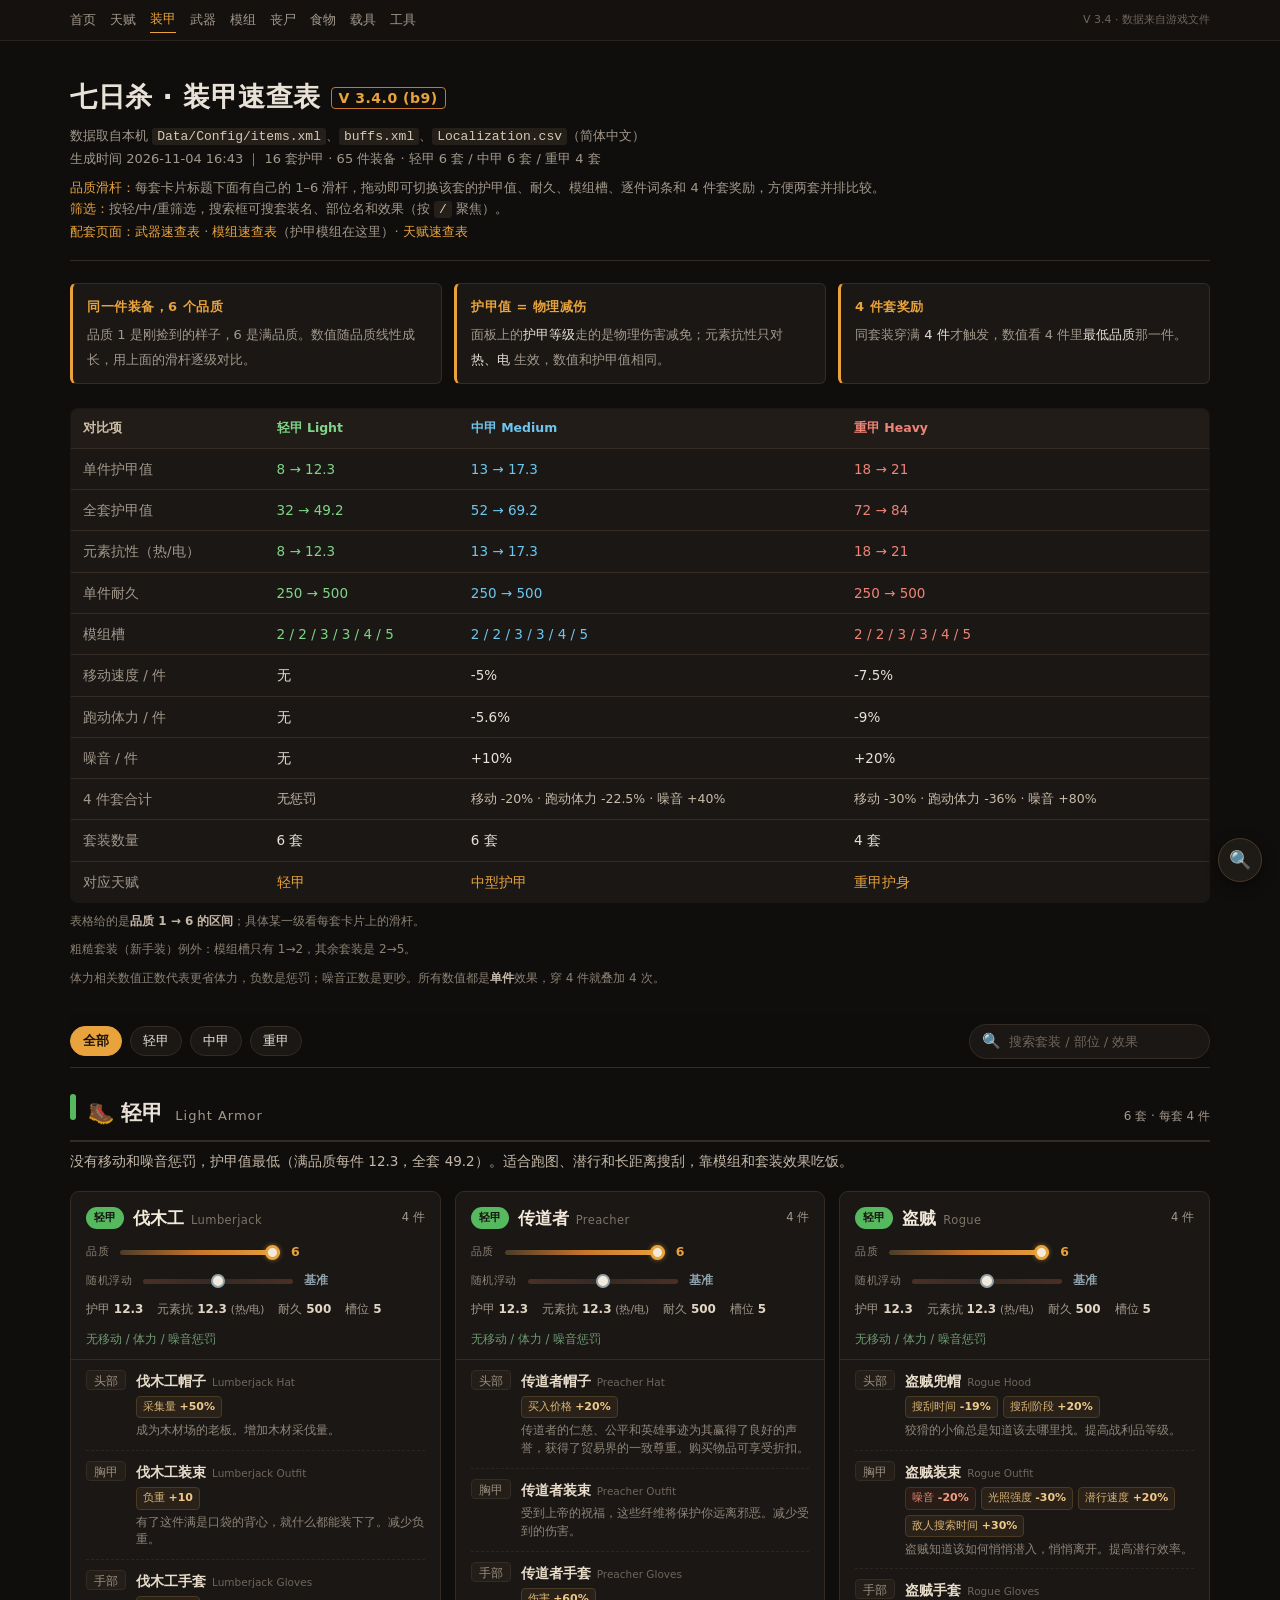
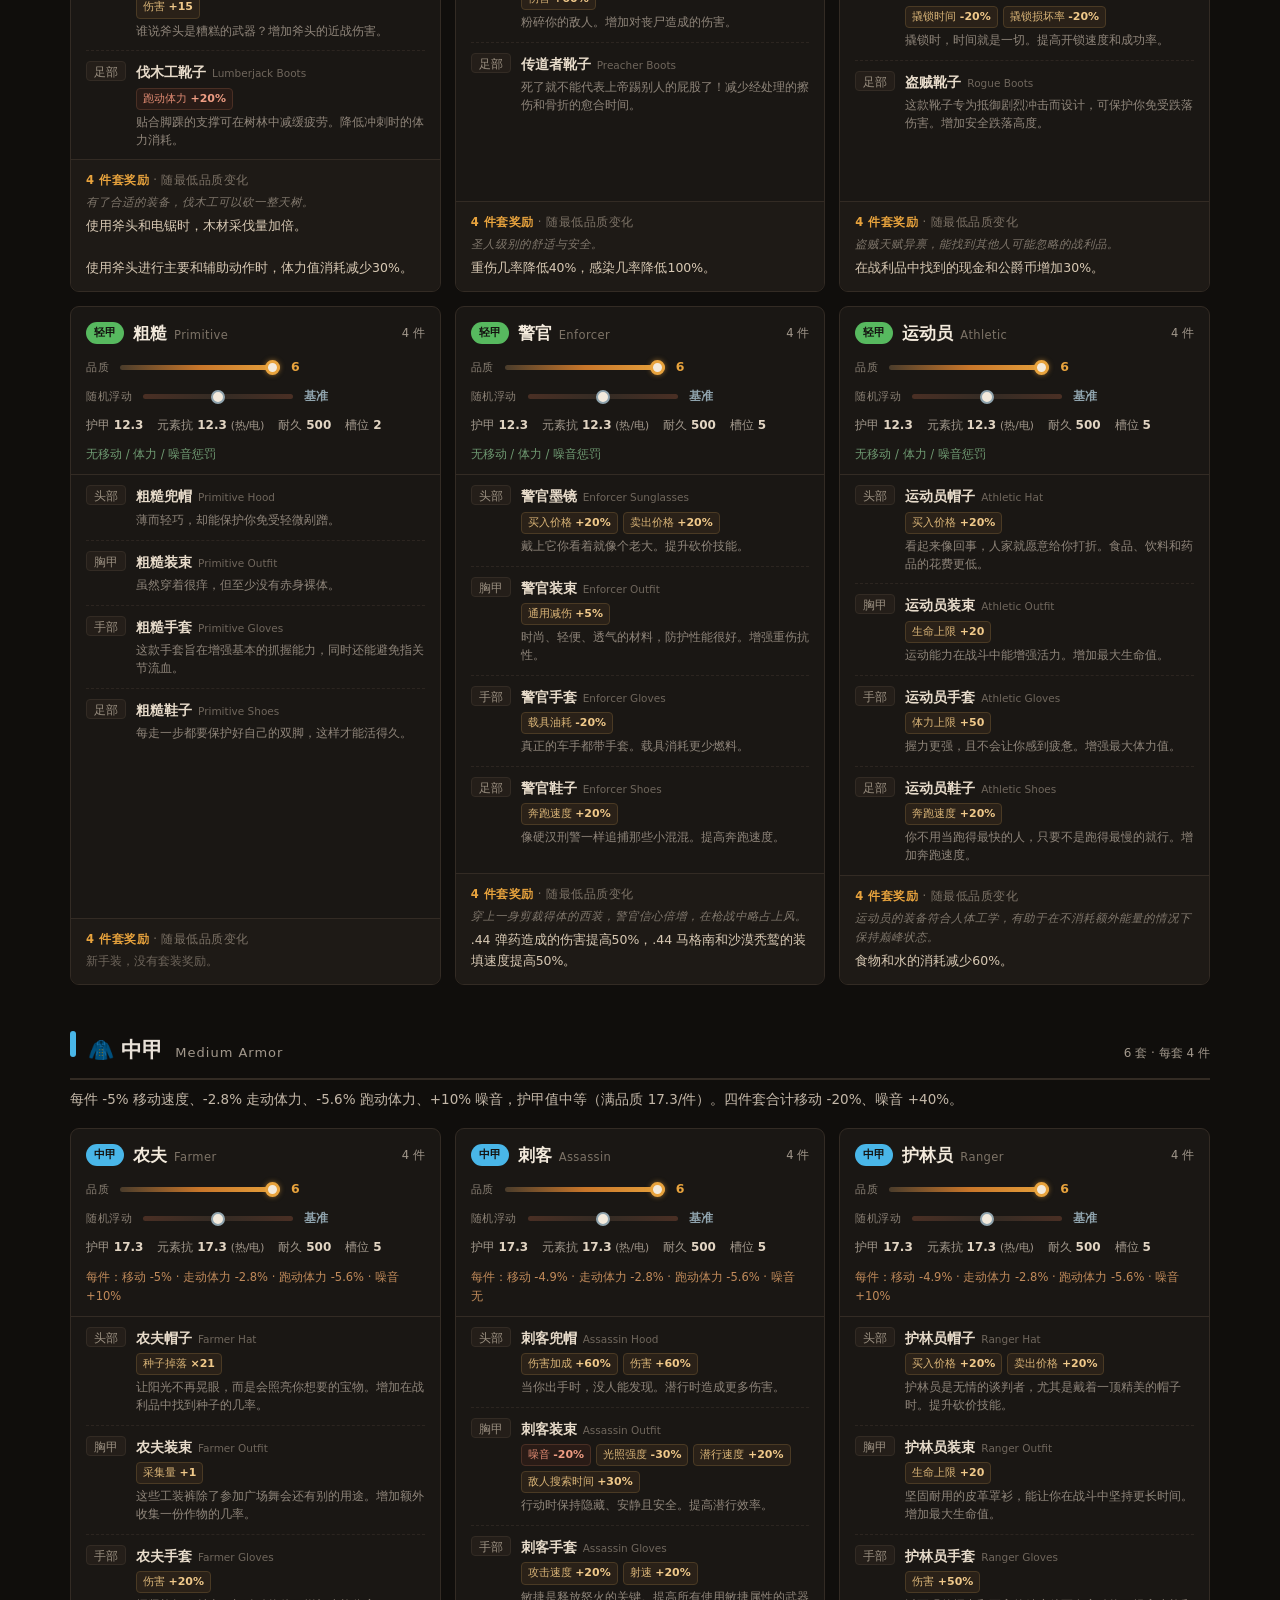
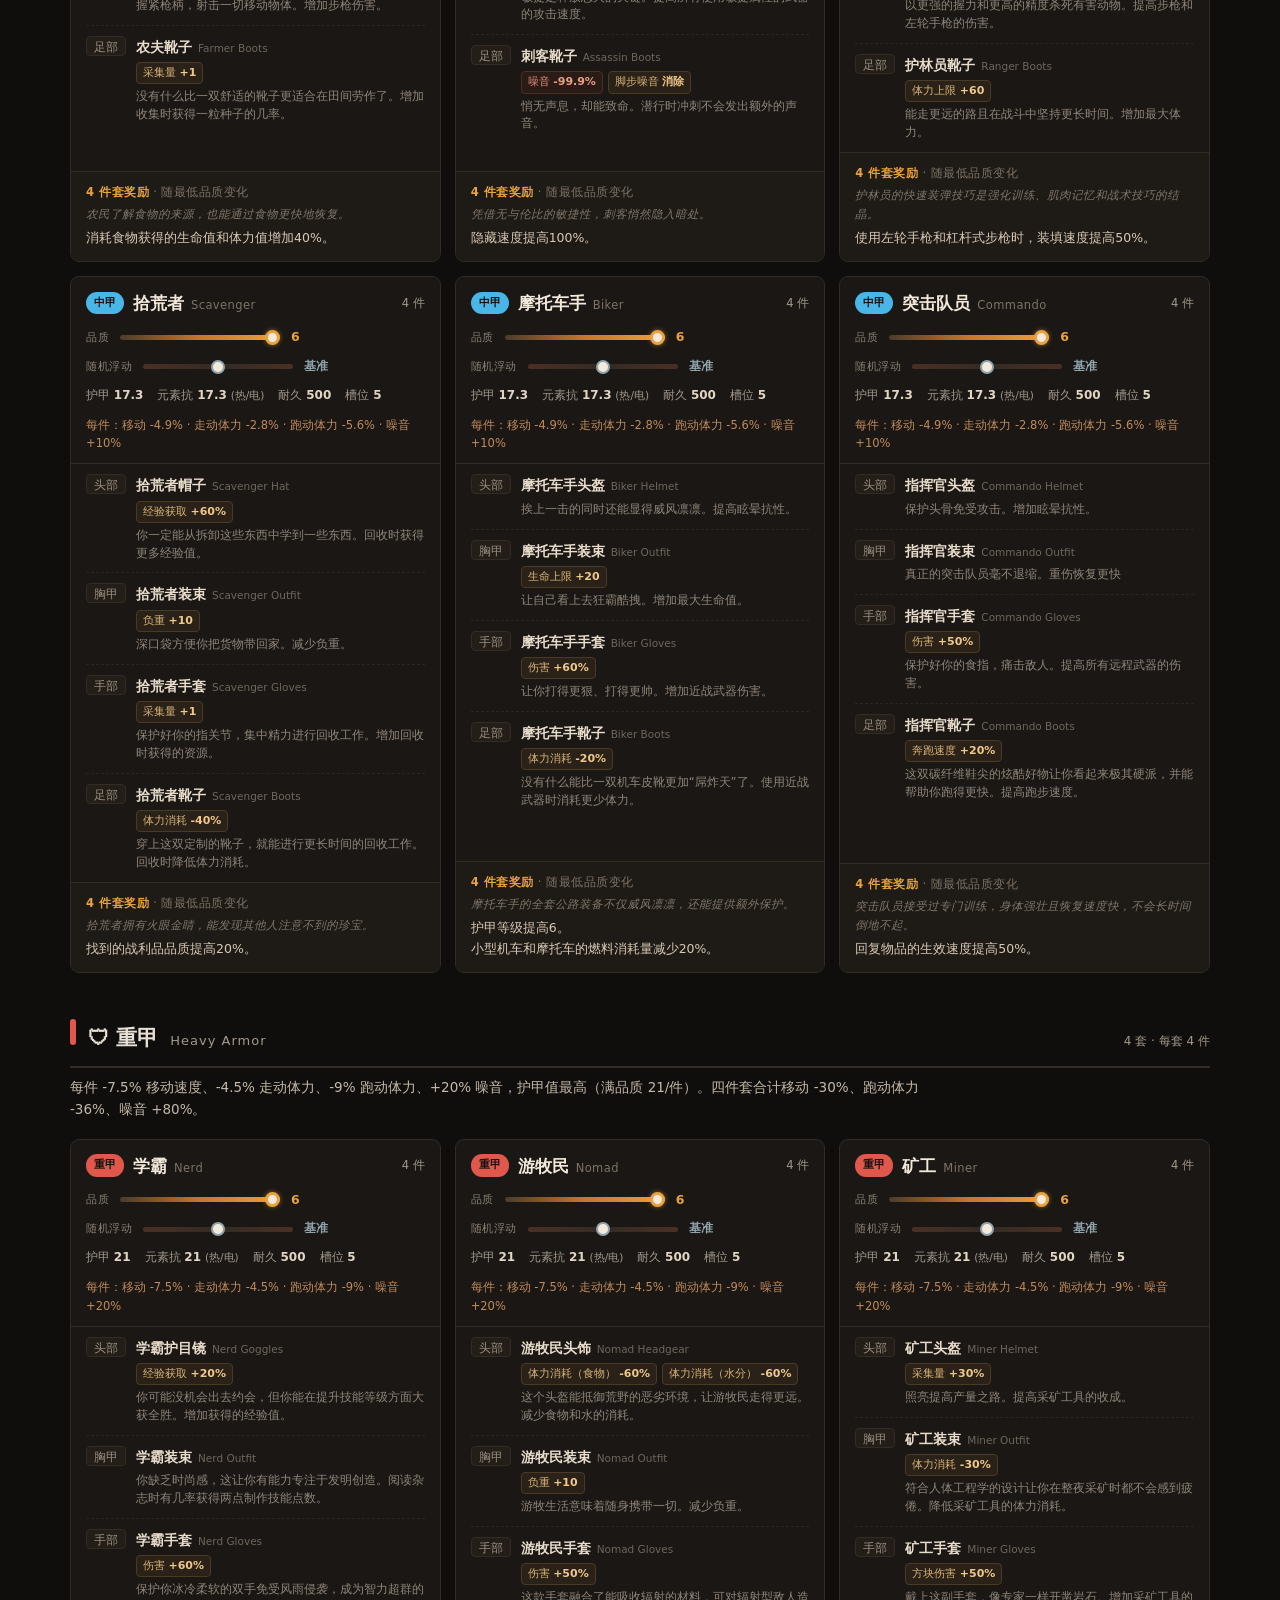
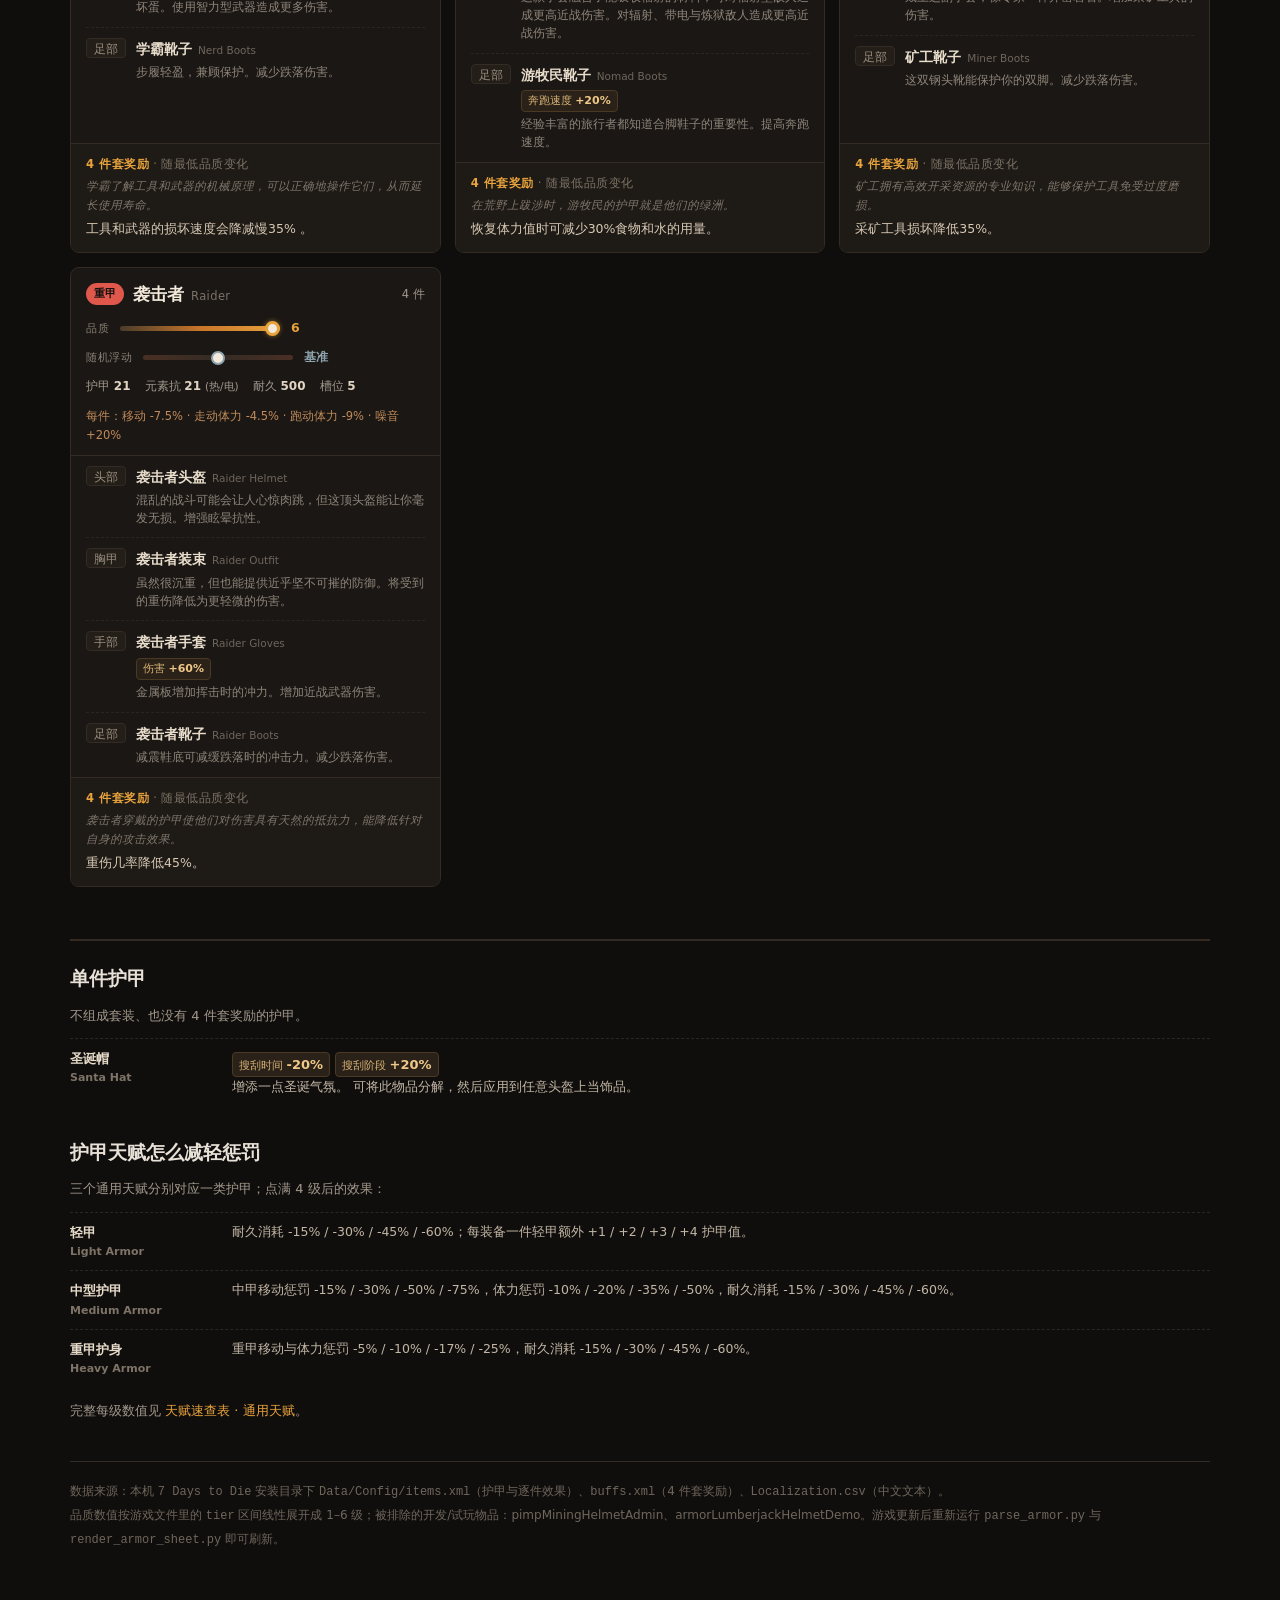
==== commit be8ca938: "新增工具速查表；武器补充操控性与物块伤害浮动" ====
--- a/site/armor.html
+++ b/site/armor.html
@@ -152,10 +152,10 @@
 <meta property="og:image" content="https://7dtd-codex.pages.dev/og.png">
 <meta name="twitter:card" content="summary_large_image">
 </head><body>
-<div class='sitebar'><div class='in'><a href='index.html'>首页</a><a href='perks.html'>天赋</a><a href='armor.html' class='cur'>装甲</a><a href='weapons.html'>武器</a><a href='mods.html'>模组</a><a href='zombies.html'>丧尸</a><a href='food.html'>食物</a><a href='vehicles.html'>载具</a><span class='ss'>V 3.4 · 数据来自游戏文件</span></div></div><button id='sbtn' title='搜索（Ctrl+K）'>🔍</button><div id='sbox' hidden><div class='sbox-in'><input id='sinput' placeholder='搜索天赋 / 装甲 / 武器 / 模组 / 丧尸 / 食物…'><div id='sres'></div></div></div><div class='wrap'>
+<div class='sitebar'><div class='in'><a href='index.html'>首页</a><a href='perks.html'>天赋</a><a href='armor.html' class='cur'>装甲</a><a href='weapons.html'>武器</a><a href='mods.html'>模组</a><a href='zombies.html'>丧尸</a><a href='food.html'>食物</a><a href='vehicles.html'>载具</a><a href='tools.html'>工具</a><span class='ss'>V 3.4 · 数据来自游戏文件</span></div></div><button id='sbtn' title='搜索（Ctrl+K）'>🔍</button><div id='sbox' hidden><div class='sbox-in'><input id='sinput' placeholder='搜索天赋 / 装甲 / 武器 / 模组 / 丧尸 / 食物…'><div id='sres'></div></div></div><div class='wrap'>
 <header class='top'>
 <h1>七日杀 · 装甲速查表<span class='ver'>V 3.4.0 (b9)</span></h1>
-<div class='sub'>数据取自本机 <code>Data/Config/items.xml</code>、<code>buffs.xml</code>、<code>Localization.csv</code>（简体中文）<br>生成时间 2026-11-04 16:18 ｜ 16 套护甲 · 65 件装备 · 轻甲 6 套 / 中甲 6 套 / 重甲 4 套</div>
+<div class='sub'>数据取自本机 <code>Data/Config/items.xml</code>、<code>buffs.xml</code>、<code>Localization.csv</code>（简体中文）<br>生成时间 2026-11-04 16:43 ｜ 16 套护甲 · 65 件装备 · 轻甲 6 套 / 中甲 6 套 / 重甲 4 套</div>
 <div class='sub' style='margin-top:8px'><span style='color:#e8a33d'>品质滑杆：</span>每套卡片标题下面有自己的 1–6 滑杆，拖动即可切换该套的护甲值、耐久、模组槽、逐件词条和 4 件套奖励，方便两套并排比较。<br><span style='color:#e8a33d'>筛选：</span>按轻/中/重筛选，搜索框可搜套装名、部位名和效果（按 <code>/</code> 聚焦）。<br><span style='color:#e8a33d'>配套页面：</span><a href='weapons.html'>武器速查表</a> · <a href='mods.html'>模组速查表</a>（护甲模组在这里）· <a href='perks.html'>天赋速查表</a></div>
 </header>
 <div class='rules'>
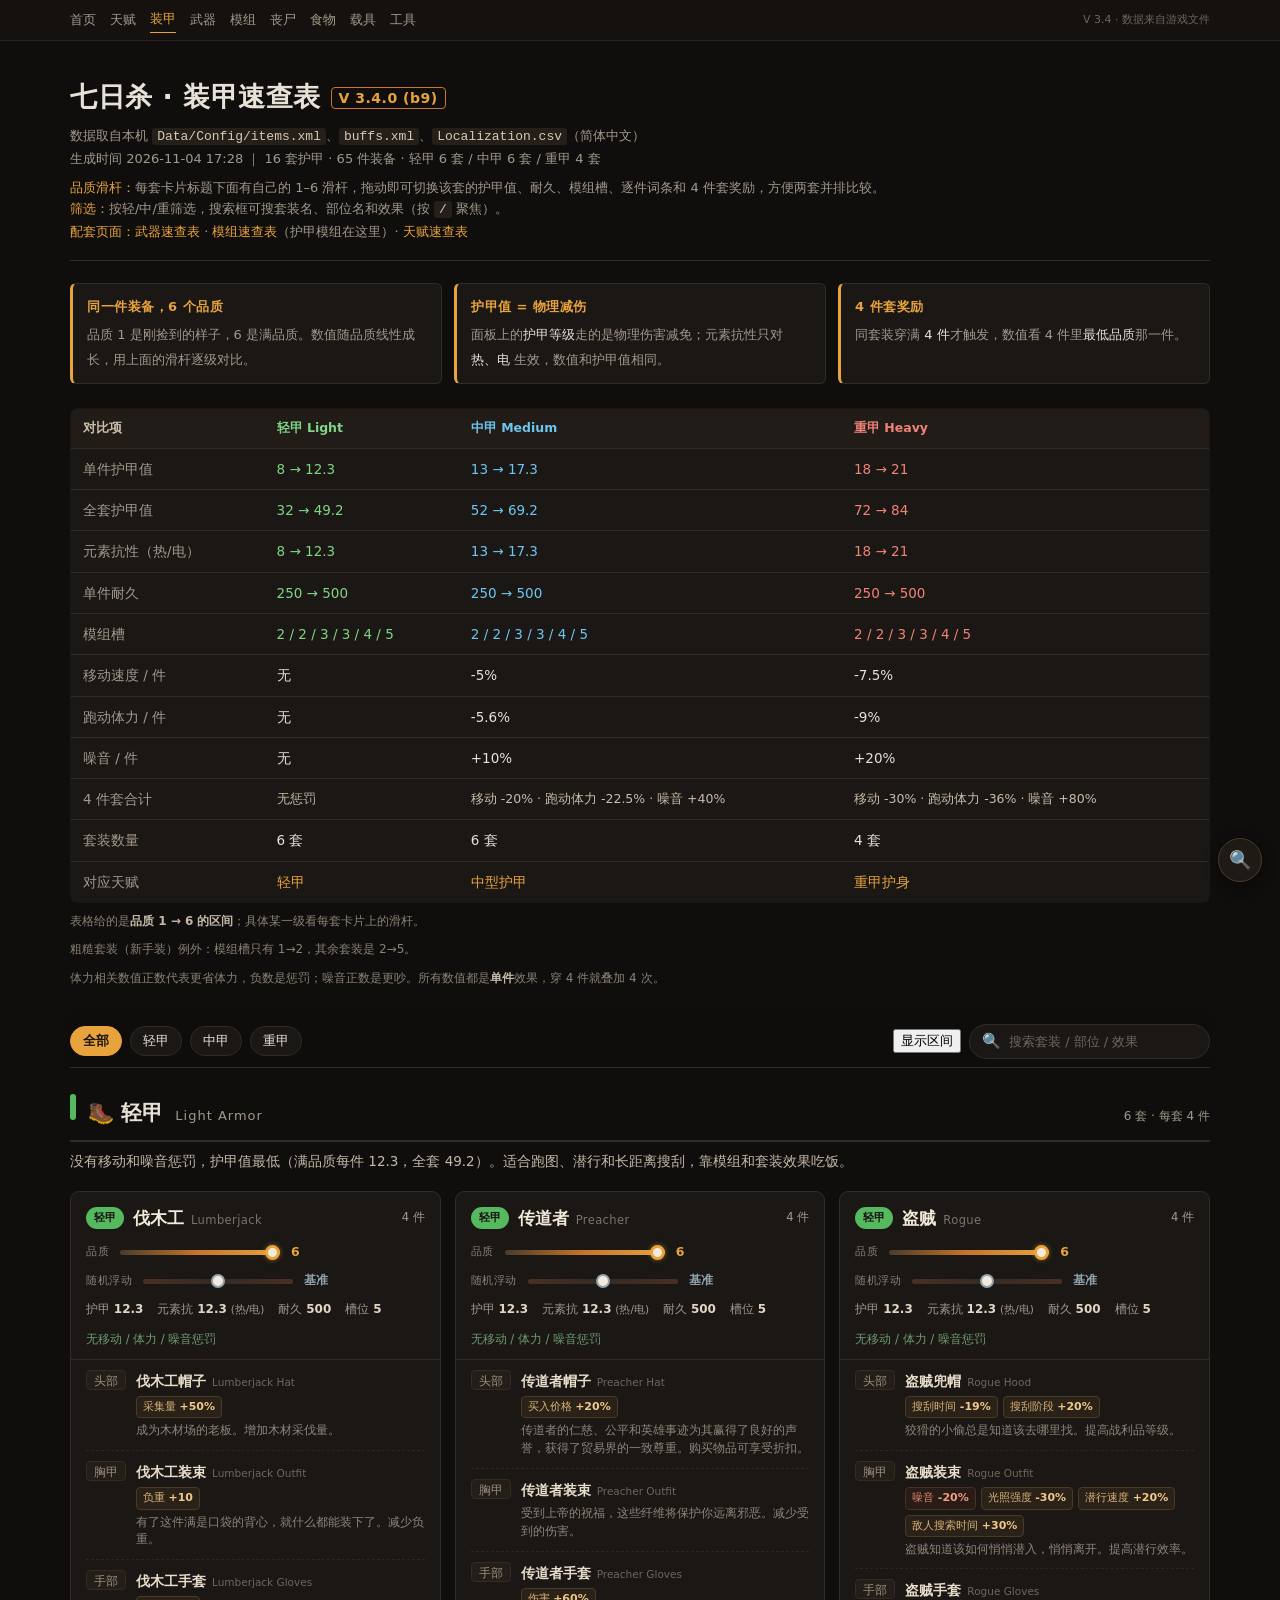
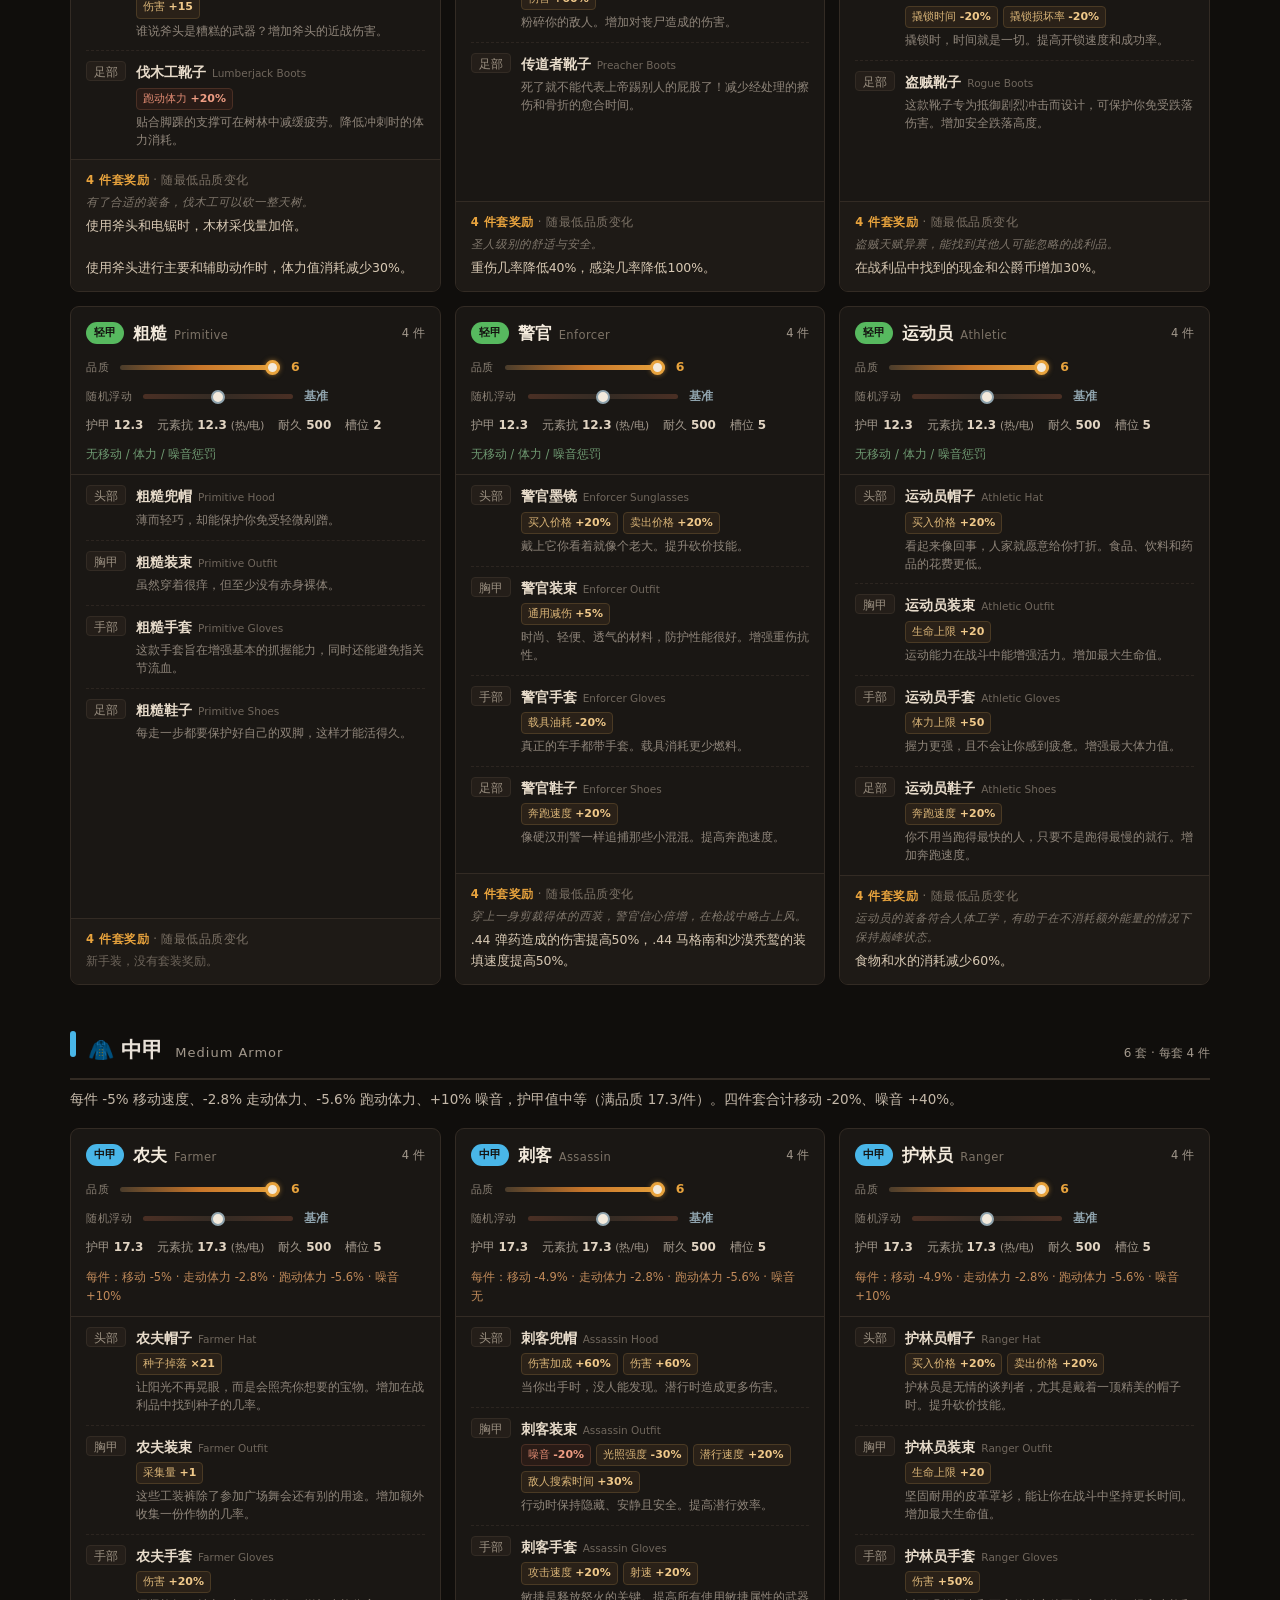
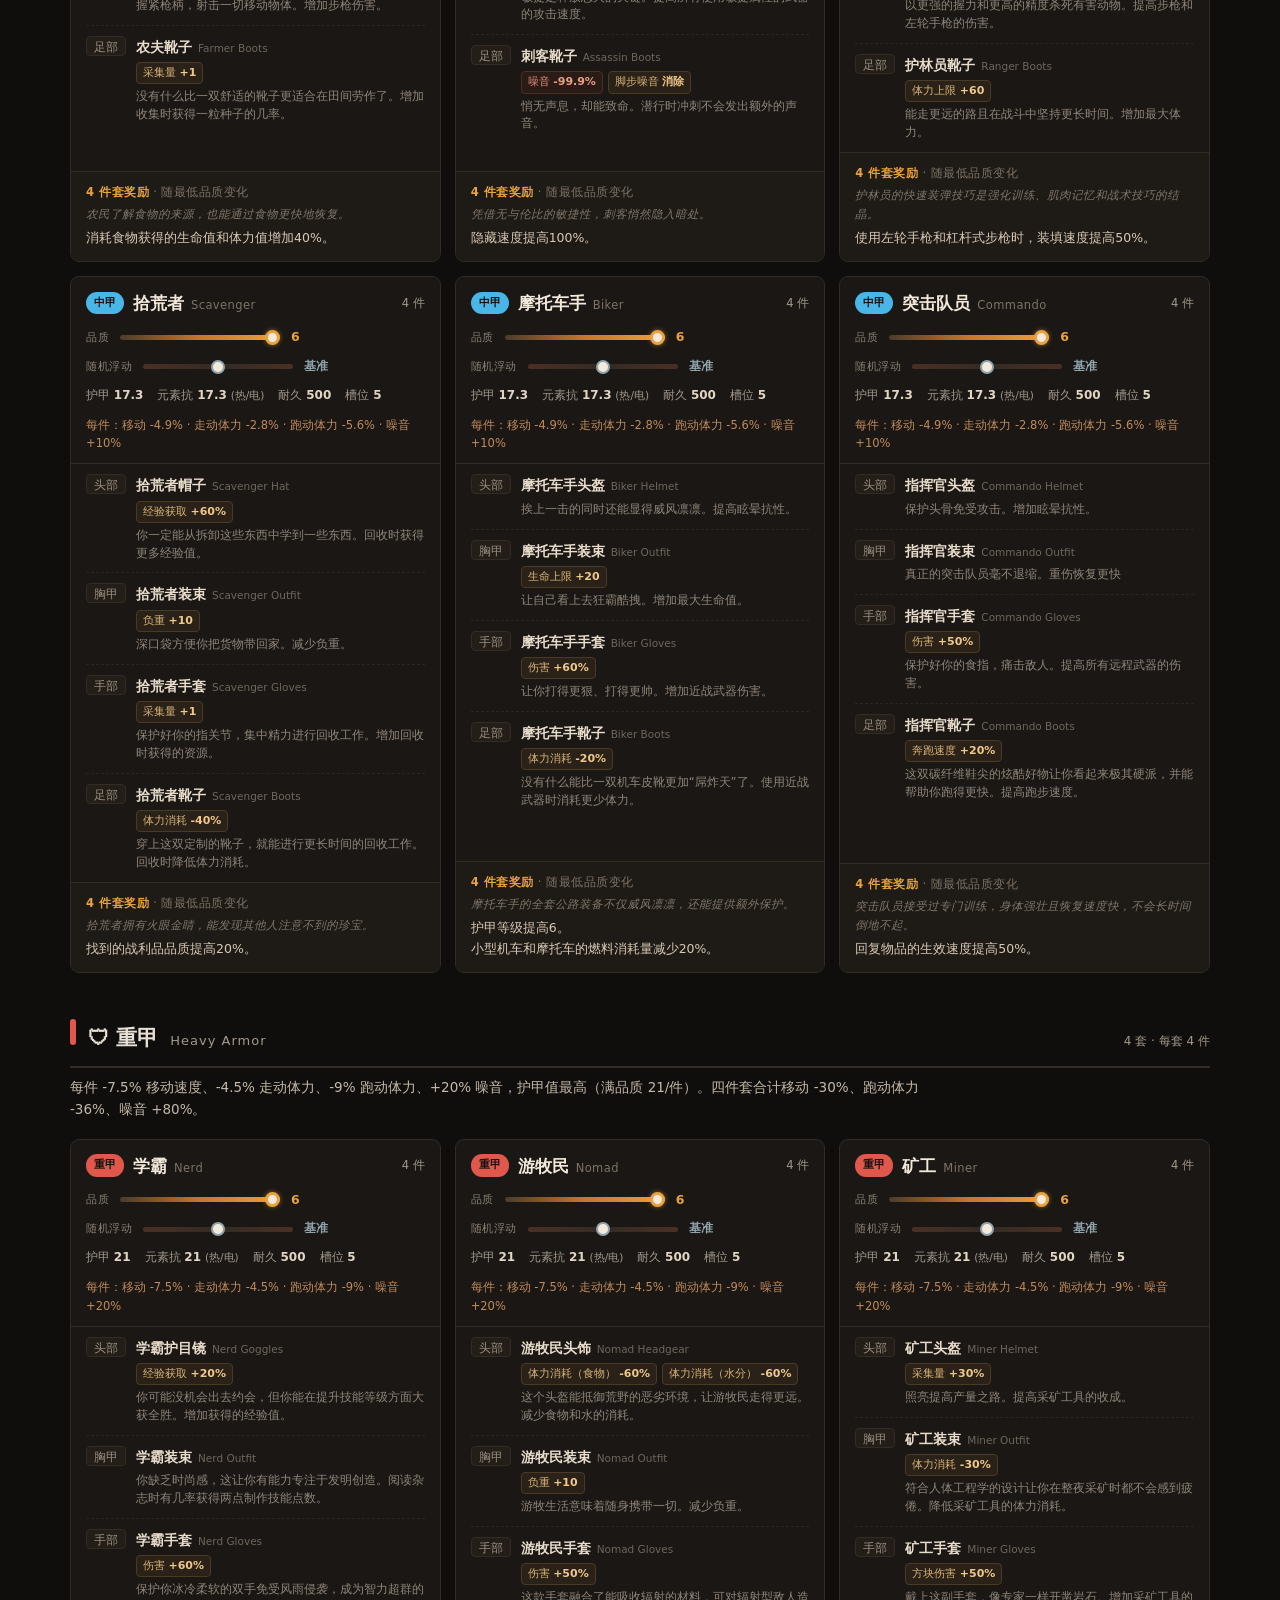
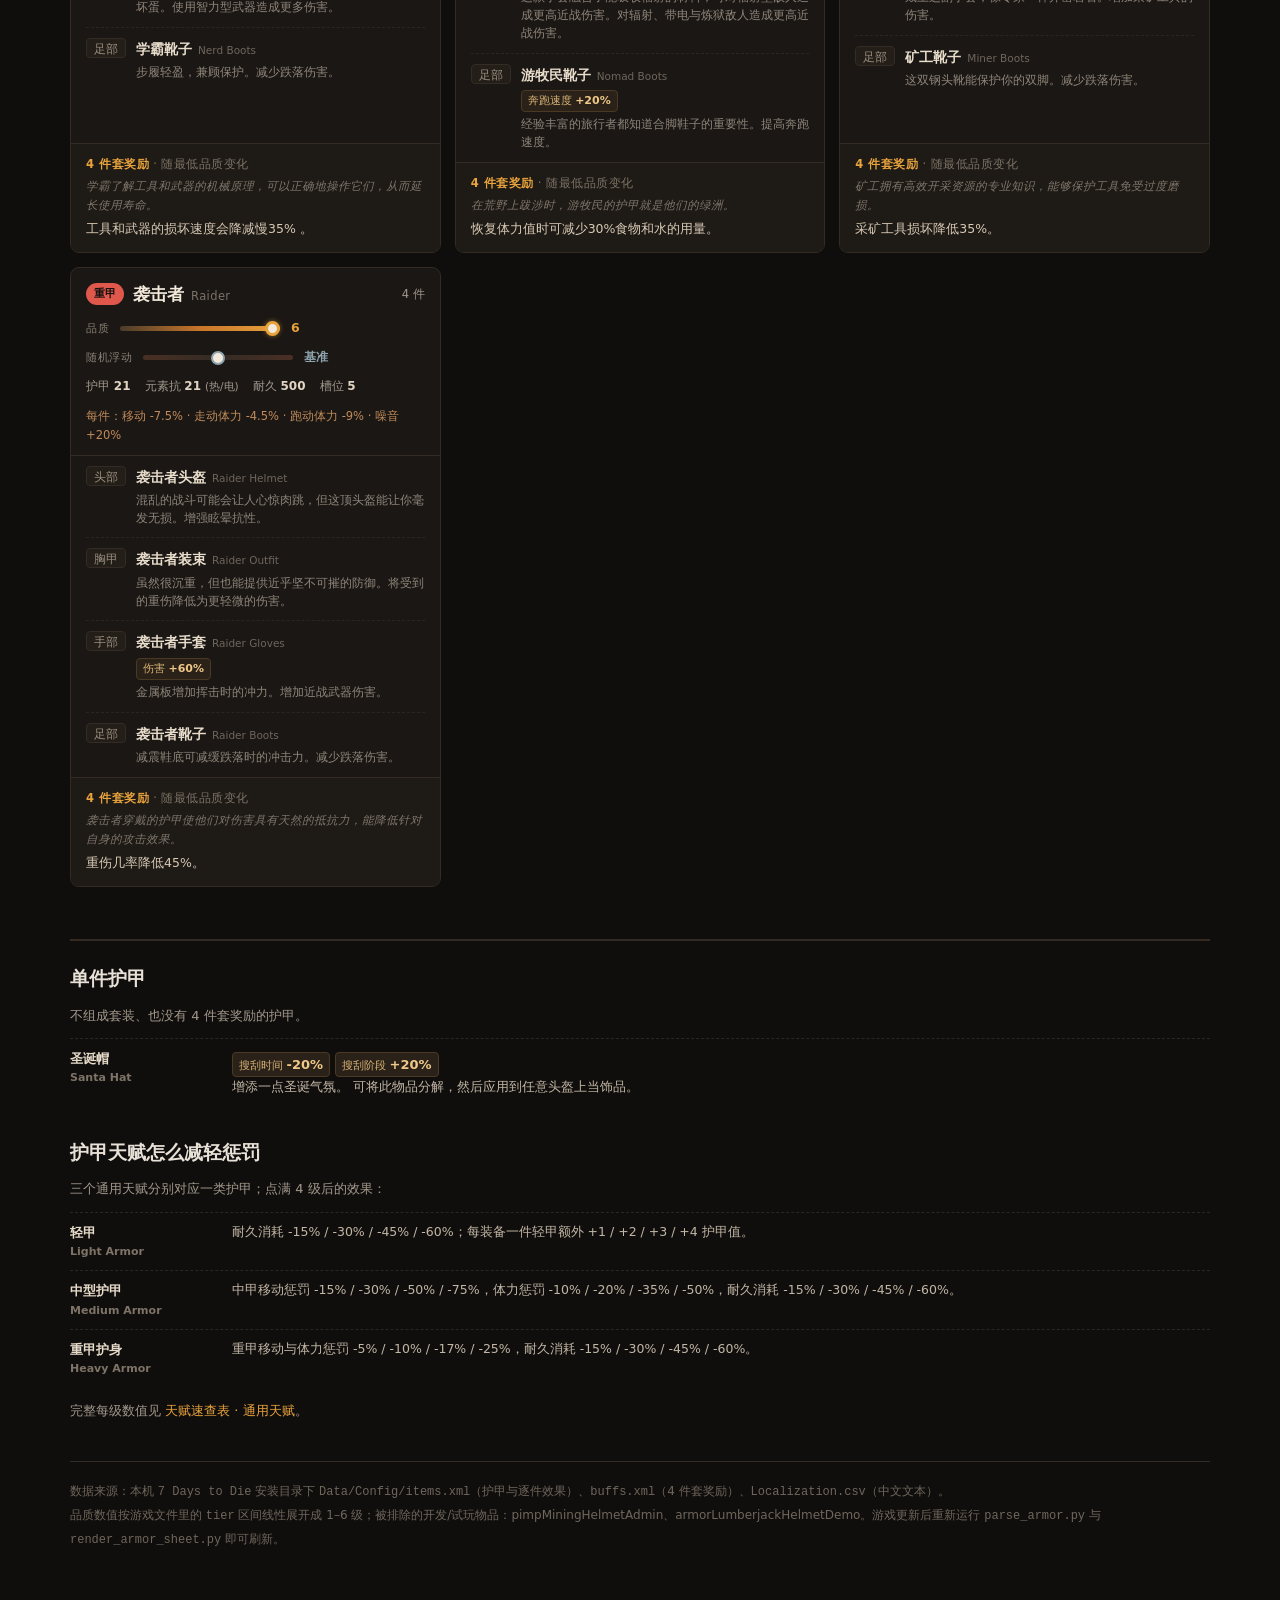
==== commit e8669d4b: "武器/工具/装甲增加品质区间视图，对应合成时的品质浮动" ====
--- a/site/armor.html
+++ b/site/armor.html
@@ -126,6 +126,7 @@
 footer{margin-top:40px;padding-top:18px;border-top:1px solid var(--line);
   color:#6f665c;font-size:12px;line-height:1.9}
 .hide{display:none !important}
+body.range .setq,body.range .rrow{display:none}
 @media (max-width:620px){
   .grid{grid-template-columns:1fr}
   .search input{width:100px}
@@ -155,7 +156,7 @@
 <div class='sitebar'><div class='in'><a href='index.html'>首页</a><a href='perks.html'>天赋</a><a href='armor.html' class='cur'>装甲</a><a href='weapons.html'>武器</a><a href='mods.html'>模组</a><a href='zombies.html'>丧尸</a><a href='food.html'>食物</a><a href='vehicles.html'>载具</a><a href='tools.html'>工具</a><span class='ss'>V 3.4 · 数据来自游戏文件</span></div></div><button id='sbtn' title='搜索（Ctrl+K）'>🔍</button><div id='sbox' hidden><div class='sbox-in'><input id='sinput' placeholder='搜索天赋 / 装甲 / 武器 / 模组 / 丧尸 / 食物…'><div id='sres'></div></div></div><div class='wrap'>
 <header class='top'>
 <h1>七日杀 · 装甲速查表<span class='ver'>V 3.4.0 (b9)</span></h1>
-<div class='sub'>数据取自本机 <code>Data/Config/items.xml</code>、<code>buffs.xml</code>、<code>Localization.csv</code>（简体中文）<br>生成时间 2026-11-04 16:43 ｜ 16 套护甲 · 65 件装备 · 轻甲 6 套 / 中甲 6 套 / 重甲 4 套</div>
+<div class='sub'>数据取自本机 <code>Data/Config/items.xml</code>、<code>buffs.xml</code>、<code>Localization.csv</code>（简体中文）<br>生成时间 2026-11-04 17:28 ｜ 16 套护甲 · 65 件装备 · 轻甲 6 套 / 中甲 6 套 / 重甲 4 套</div>
 <div class='sub' style='margin-top:8px'><span style='color:#e8a33d'>品质滑杆：</span>每套卡片标题下面有自己的 1–6 滑杆，拖动即可切换该套的护甲值、耐久、模组槽、逐件词条和 4 件套奖励，方便两套并排比较。<br><span style='color:#e8a33d'>筛选：</span>按轻/中/重筛选，搜索框可搜套装名、部位名和效果（按 <code>/</code> 聚焦）。<br><span style='color:#e8a33d'>配套页面：</span><a href='weapons.html'>武器速查表</a> · <a href='mods.html'>模组速查表</a>（护甲模组在这里）· <a href='perks.html'>天赋速查表</a></div>
 </header>
 <div class='rules'>
@@ -188,6 +189,7 @@
 <button class='chipbtn' data-cls='medium'>中甲</button>
 <button class='chipbtn' data-cls='heavy'>重甲</button>
 <span class='spacer'></span>
+<button class='btn' id='rangetoggle'>显示区间</button>
 <label class='search'>🔍<input id='q' type='search' placeholder='搜索套装 / 部位 / 效果'></label>
 </div>
 </nav>
@@ -833,6 +835,8 @@
     const: function(){ return '消除'; }
   };
 
+  var mode = 'single';
+
   function applyTo(root, q, t){
     q = Math.max(1, Math.min(6, q));
     t = (t === undefined) ? 0.5 : t;
@@ -849,6 +853,26 @@
         var lo = parseFloat(rp[1]), hi = parseFloat(rp[2]);
         off = lo + (hi - lo) * t;
       }
+      if (mode === 'range'){
+        var lo2 = Infinity, hi2 = -Infinity;
+        for (var qq = 1; qq <= 6; qq++){
+          for (var gi = 0; gi < groups.length; gi++){
+            var base = parseFloat(groups[gi].split(',')[qq - 1]);
+            var vals = [base];
+            if (roll){
+              if (rop === 'perc_add'){
+                vals.push(base * (1 + parseFloat(rp[1])), base * (1 + parseFloat(rp[2])));
+              } else {
+                vals.push(base + parseFloat(rp[1]), base + parseFloat(rp[2]));
+              }
+            }
+            lo2 = Math.min(lo2, Math.min.apply(null, vals));
+            hi2 = Math.max(hi2, Math.max.apply(null, vals));
+          }
+        }
+        el.textContent = (hi2 - lo2 < 1e-9) ? f(lo2) : (f(lo2) + ' ~ ' + f(hi2));
+        continue;
+      }
       var parts = [];
       for (var g = 0; g < groups.length; g++){
         var v = parseFloat(groups[g].split(',')[q - 1]);
@@ -865,6 +889,7 @@
 
   // one independent quality slider per armor set card
   var cards = [].slice.call(document.querySelectorAll('.set'));
+  var syncers = [];
   cards.forEach(function(card){
     var slider = card.querySelector('.qslider');
     var rslider = card.querySelector('.rslider');
@@ -892,7 +917,16 @@
     slider.addEventListener('change', sync);
     if (rslider){ rslider.addEventListener('input', sync); rslider.addEventListener('change', sync); }
     card.querySelector('.setq').addEventListener('mousedown', function(ev){ ev.stopPropagation(); });
+    syncers.push(sync);
     sync();
+  });
+
+  var rt = document.getElementById('rangetoggle');
+  if (rt) rt.addEventListener('click', function(){
+    mode = (mode === 'single') ? 'range' : 'single';
+    document.body.classList.toggle('range', mode === 'range');
+    rt.textContent = (mode === 'range') ? '显示单值' : '显示区间';
+    syncers.forEach(function(fn){ fn(); });
   });
 
   // class filter + search
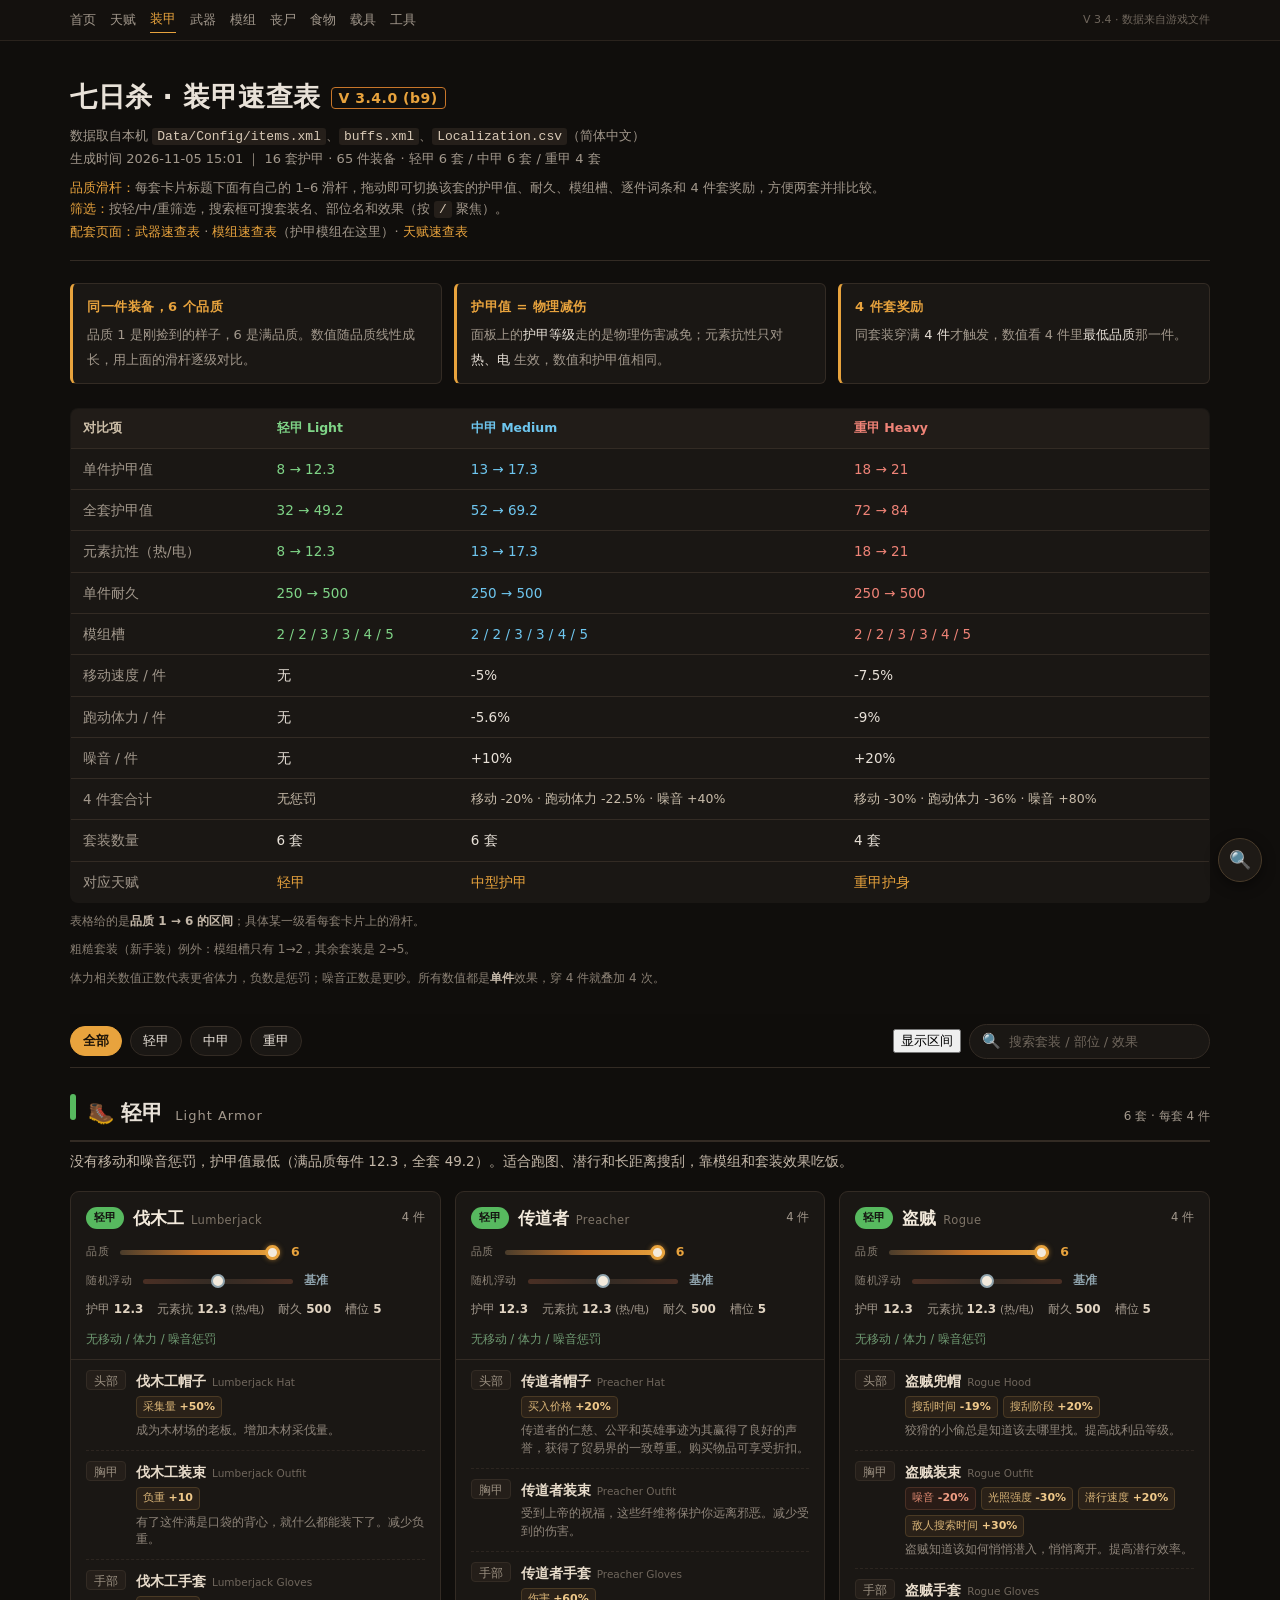
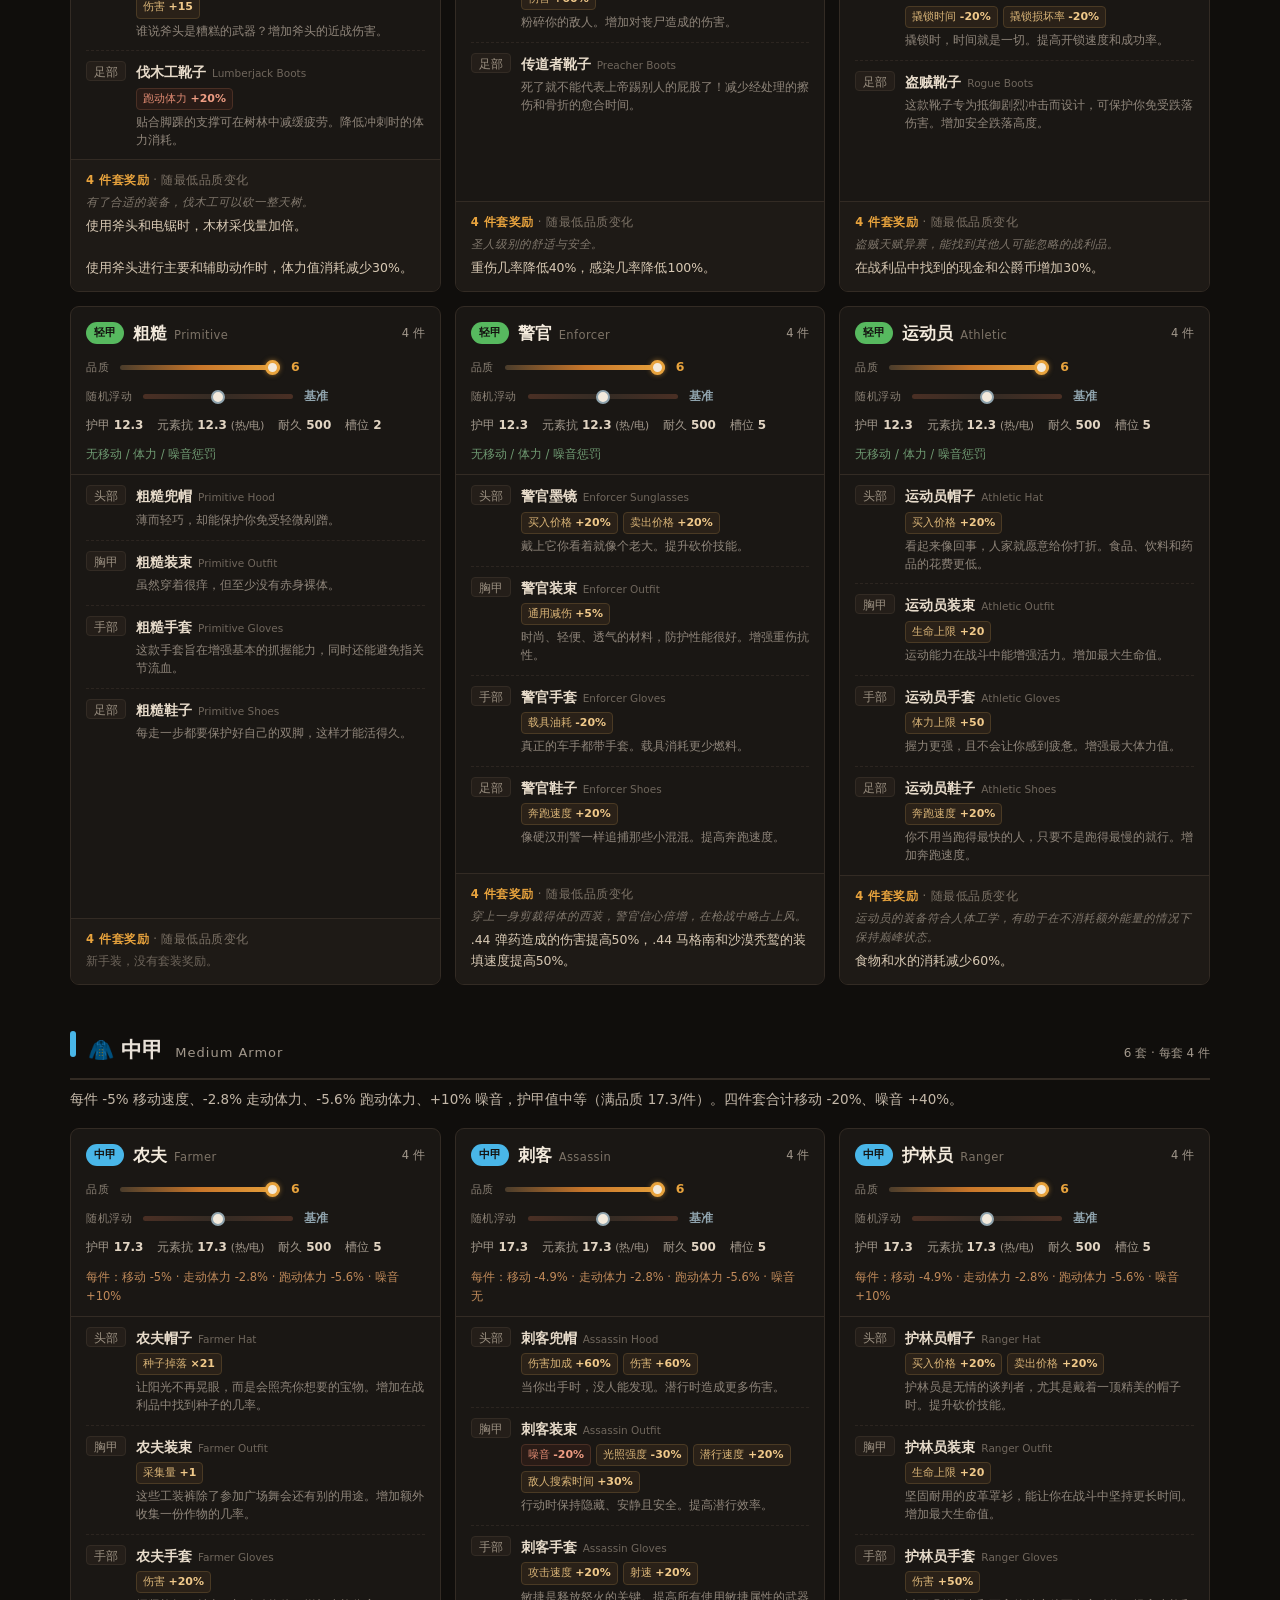
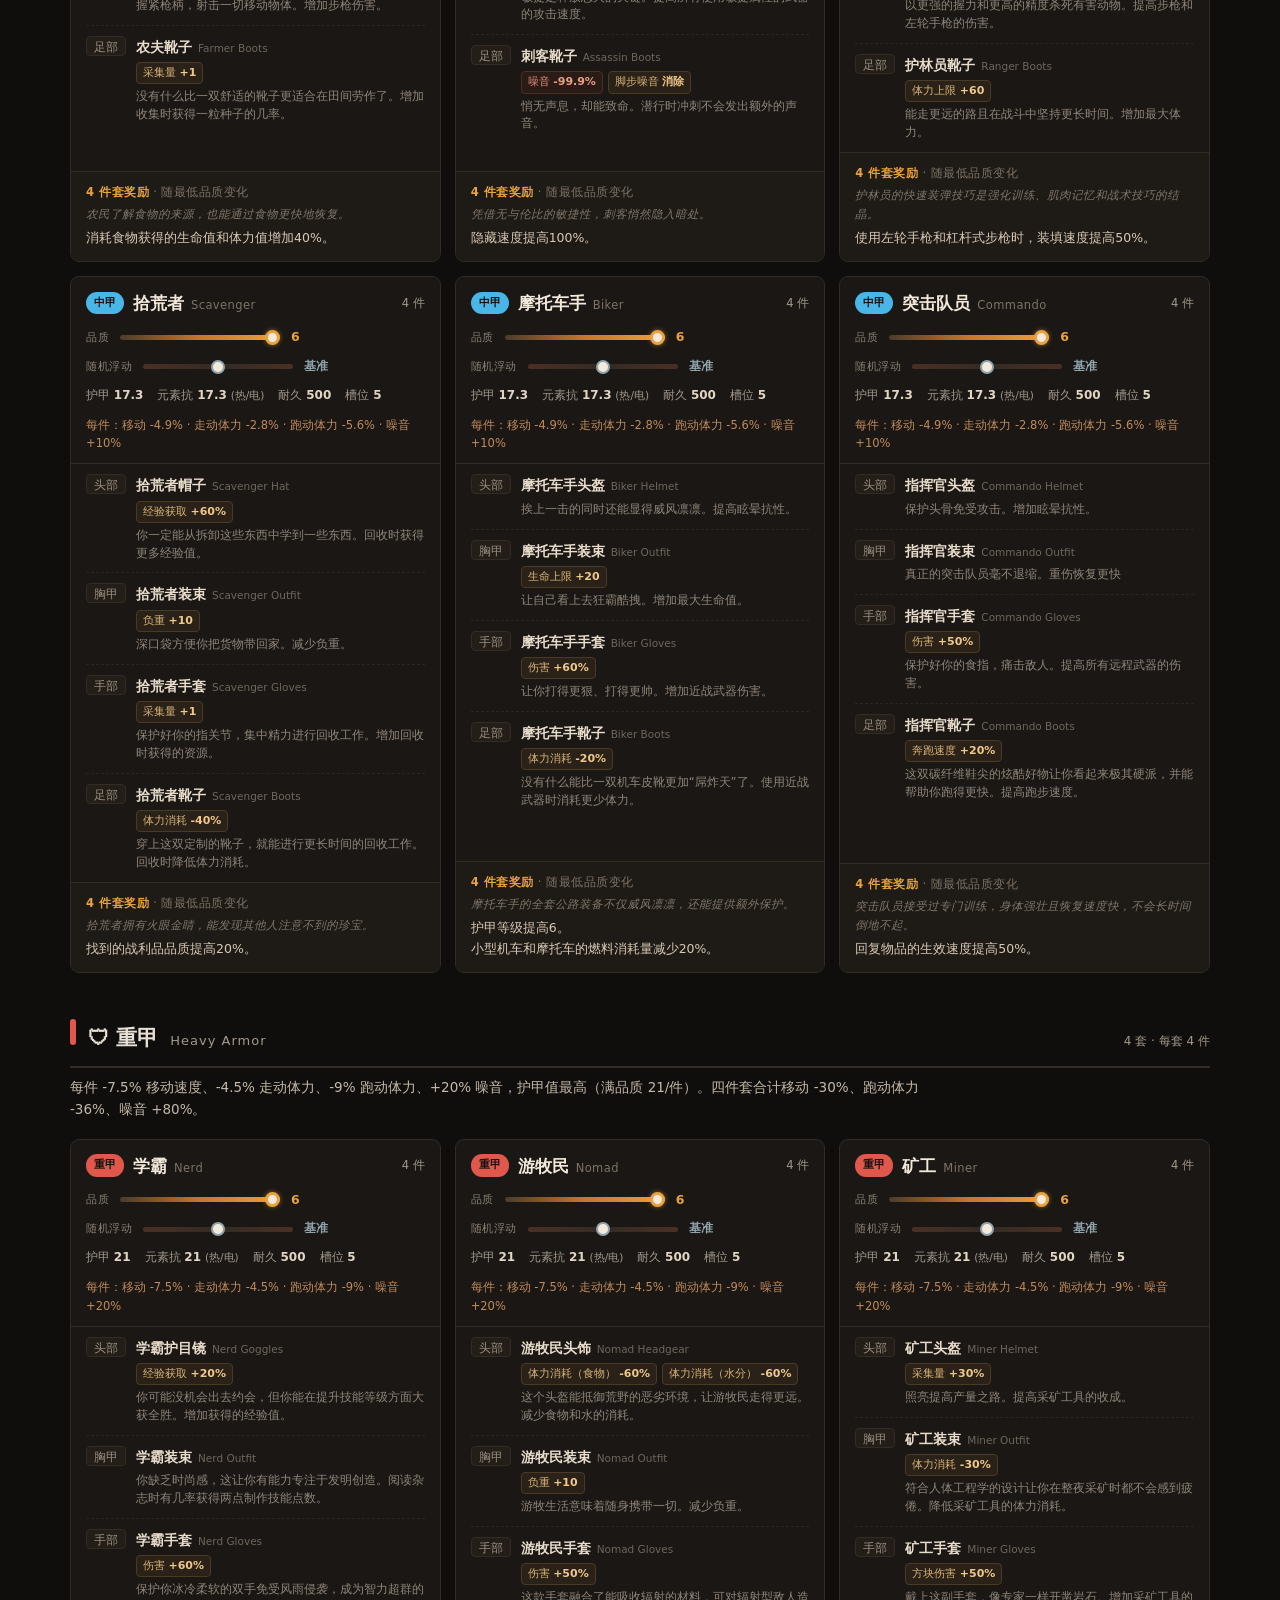
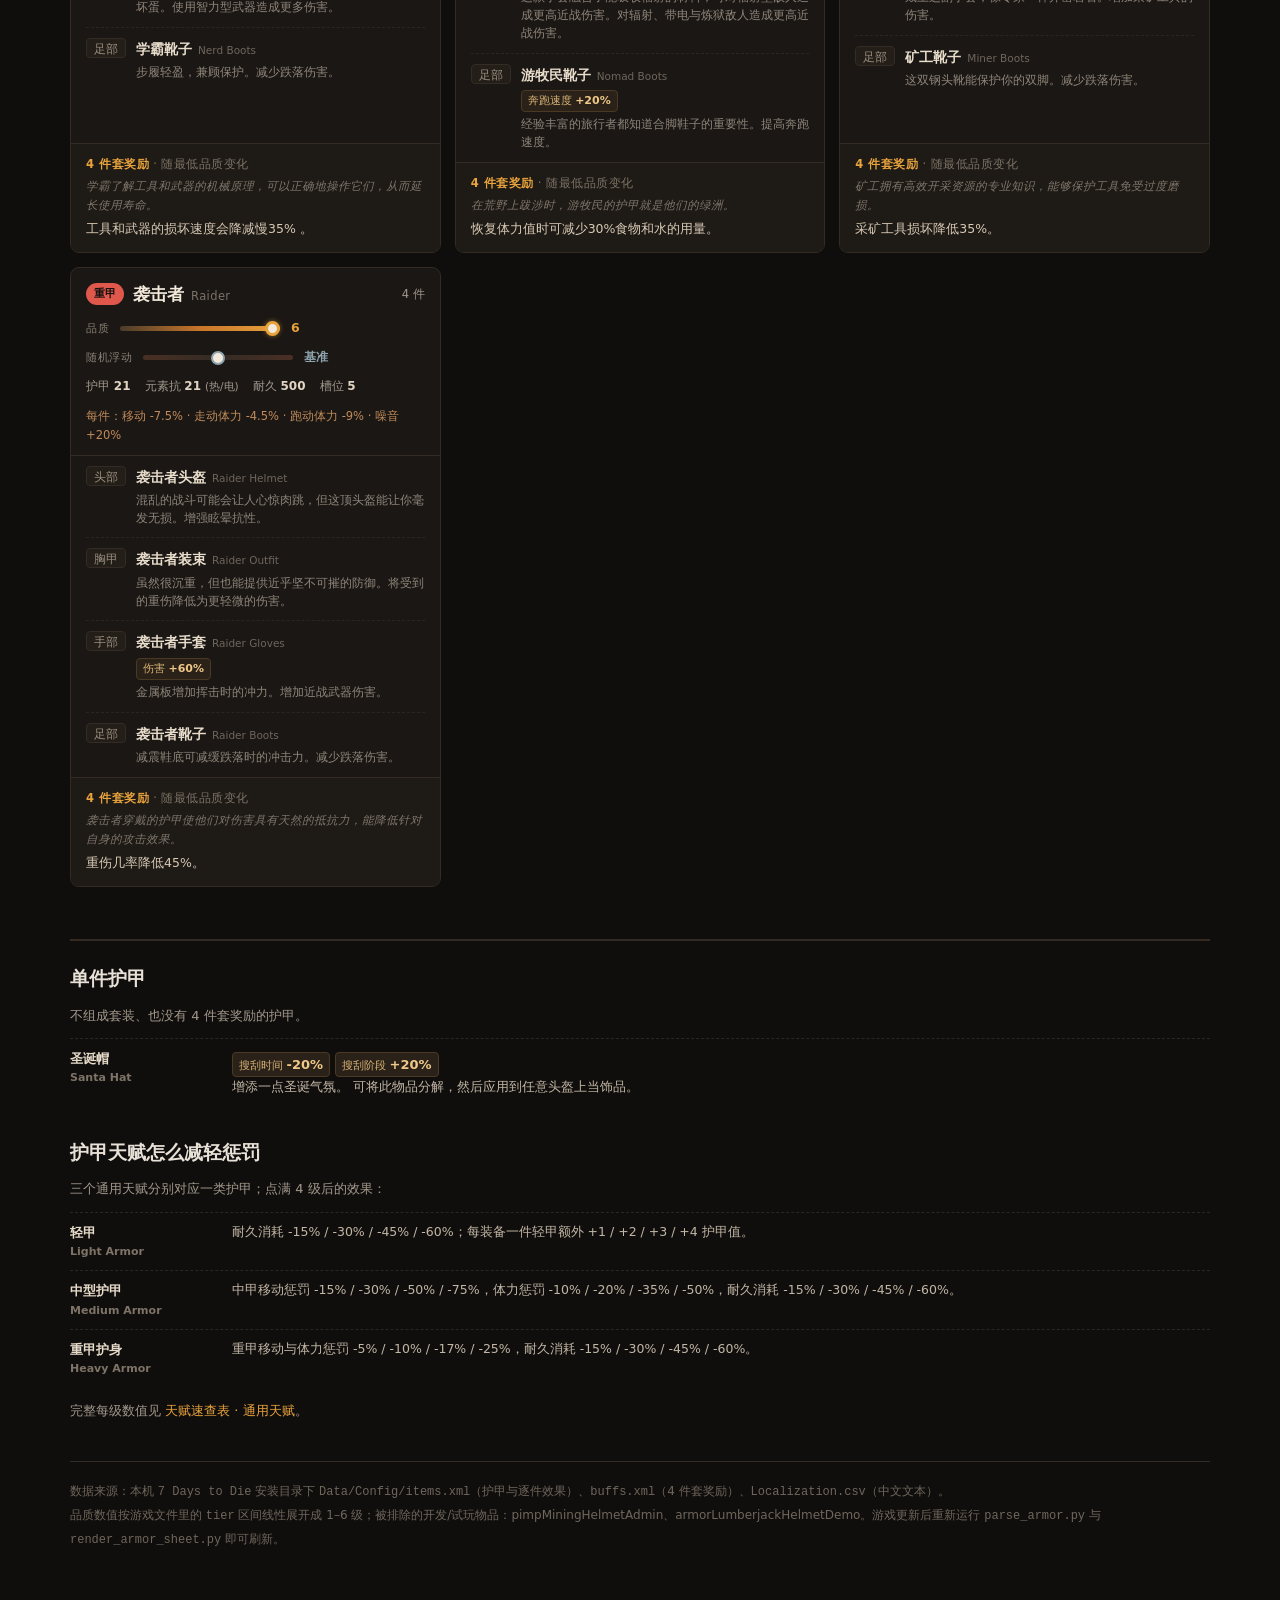
==== commit 6207ed2b: "食物药品表增加合成配方列" ====
--- a/site/armor.html
+++ b/site/armor.html
@@ -156,7 +156,7 @@
 <div class='sitebar'><div class='in'><a href='index.html'>首页</a><a href='perks.html'>天赋</a><a href='armor.html' class='cur'>装甲</a><a href='weapons.html'>武器</a><a href='mods.html'>模组</a><a href='zombies.html'>丧尸</a><a href='food.html'>食物</a><a href='vehicles.html'>载具</a><a href='tools.html'>工具</a><span class='ss'>V 3.4 · 数据来自游戏文件</span></div></div><button id='sbtn' title='搜索（Ctrl+K）'>🔍</button><div id='sbox' hidden><div class='sbox-in'><input id='sinput' placeholder='搜索天赋 / 装甲 / 武器 / 模组 / 丧尸 / 食物…'><div id='sres'></div></div></div><div class='wrap'>
 <header class='top'>
 <h1>七日杀 · 装甲速查表<span class='ver'>V 3.4.0 (b9)</span></h1>
-<div class='sub'>数据取自本机 <code>Data/Config/items.xml</code>、<code>buffs.xml</code>、<code>Localization.csv</code>（简体中文）<br>生成时间 2026-11-04 17:28 ｜ 16 套护甲 · 65 件装备 · 轻甲 6 套 / 中甲 6 套 / 重甲 4 套</div>
+<div class='sub'>数据取自本机 <code>Data/Config/items.xml</code>、<code>buffs.xml</code>、<code>Localization.csv</code>（简体中文）<br>生成时间 2026-11-05 15:01 ｜ 16 套护甲 · 65 件装备 · 轻甲 6 套 / 中甲 6 套 / 重甲 4 套</div>
 <div class='sub' style='margin-top:8px'><span style='color:#e8a33d'>品质滑杆：</span>每套卡片标题下面有自己的 1–6 滑杆，拖动即可切换该套的护甲值、耐久、模组槽、逐件词条和 4 件套奖励，方便两套并排比较。<br><span style='color:#e8a33d'>筛选：</span>按轻/中/重筛选，搜索框可搜套装名、部位名和效果（按 <code>/</code> 聚焦）。<br><span style='color:#e8a33d'>配套页面：</span><a href='weapons.html'>武器速查表</a> · <a href='mods.html'>模组速查表</a>（护甲模组在这里）· <a href='perks.html'>天赋速查表</a></div>
 </header>
 <div class='rules'>
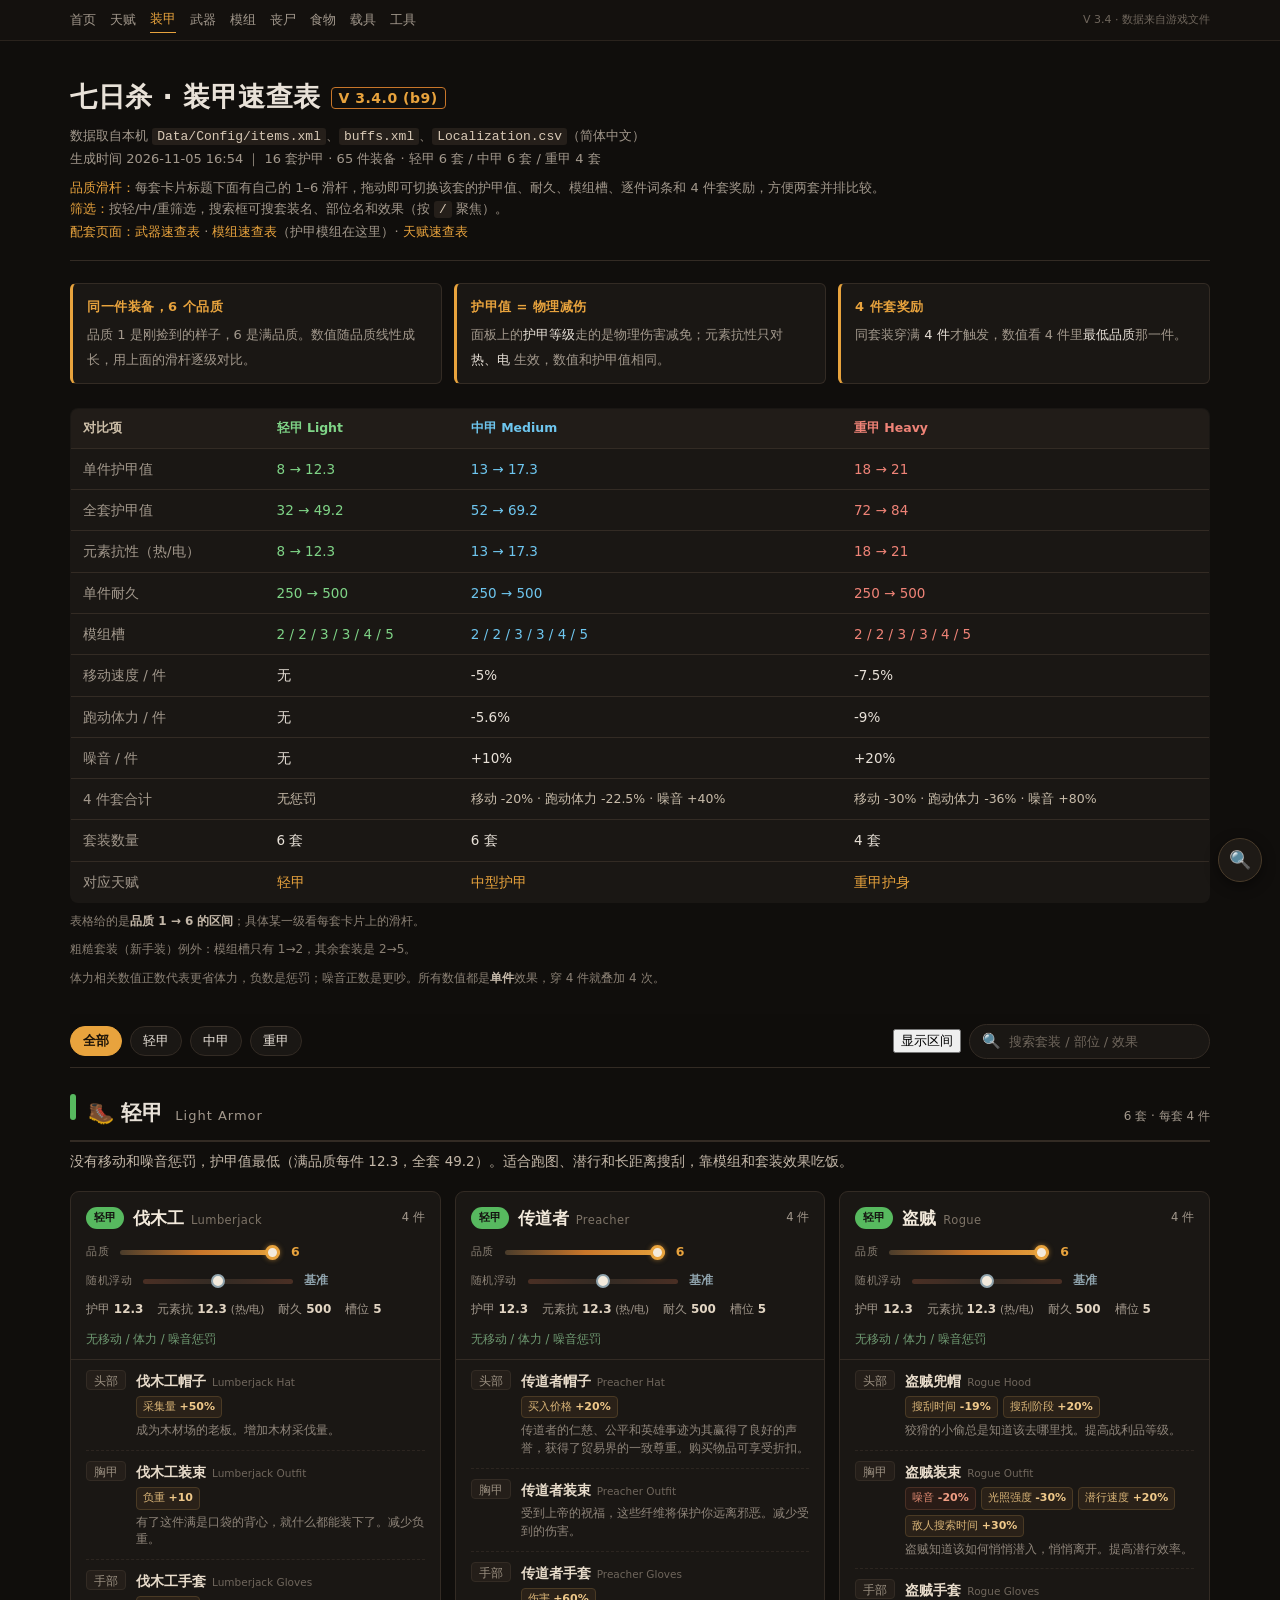
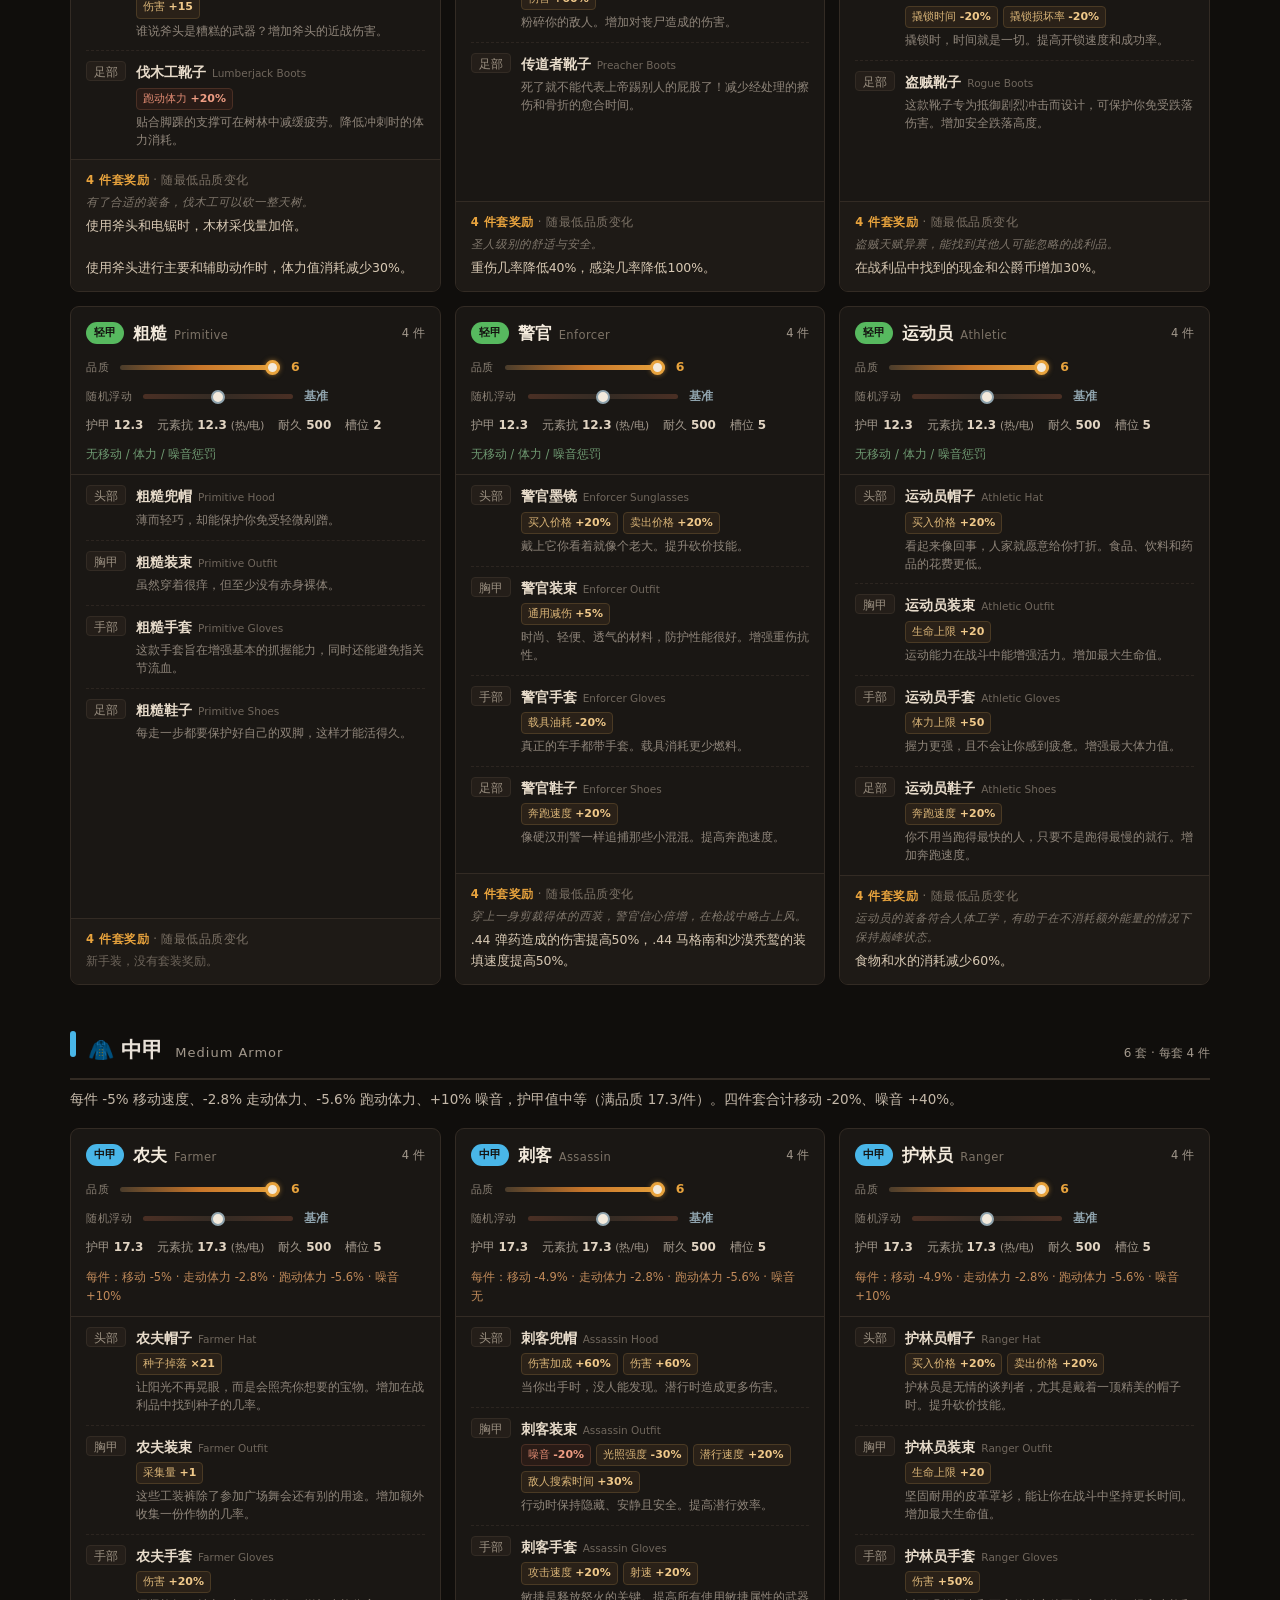
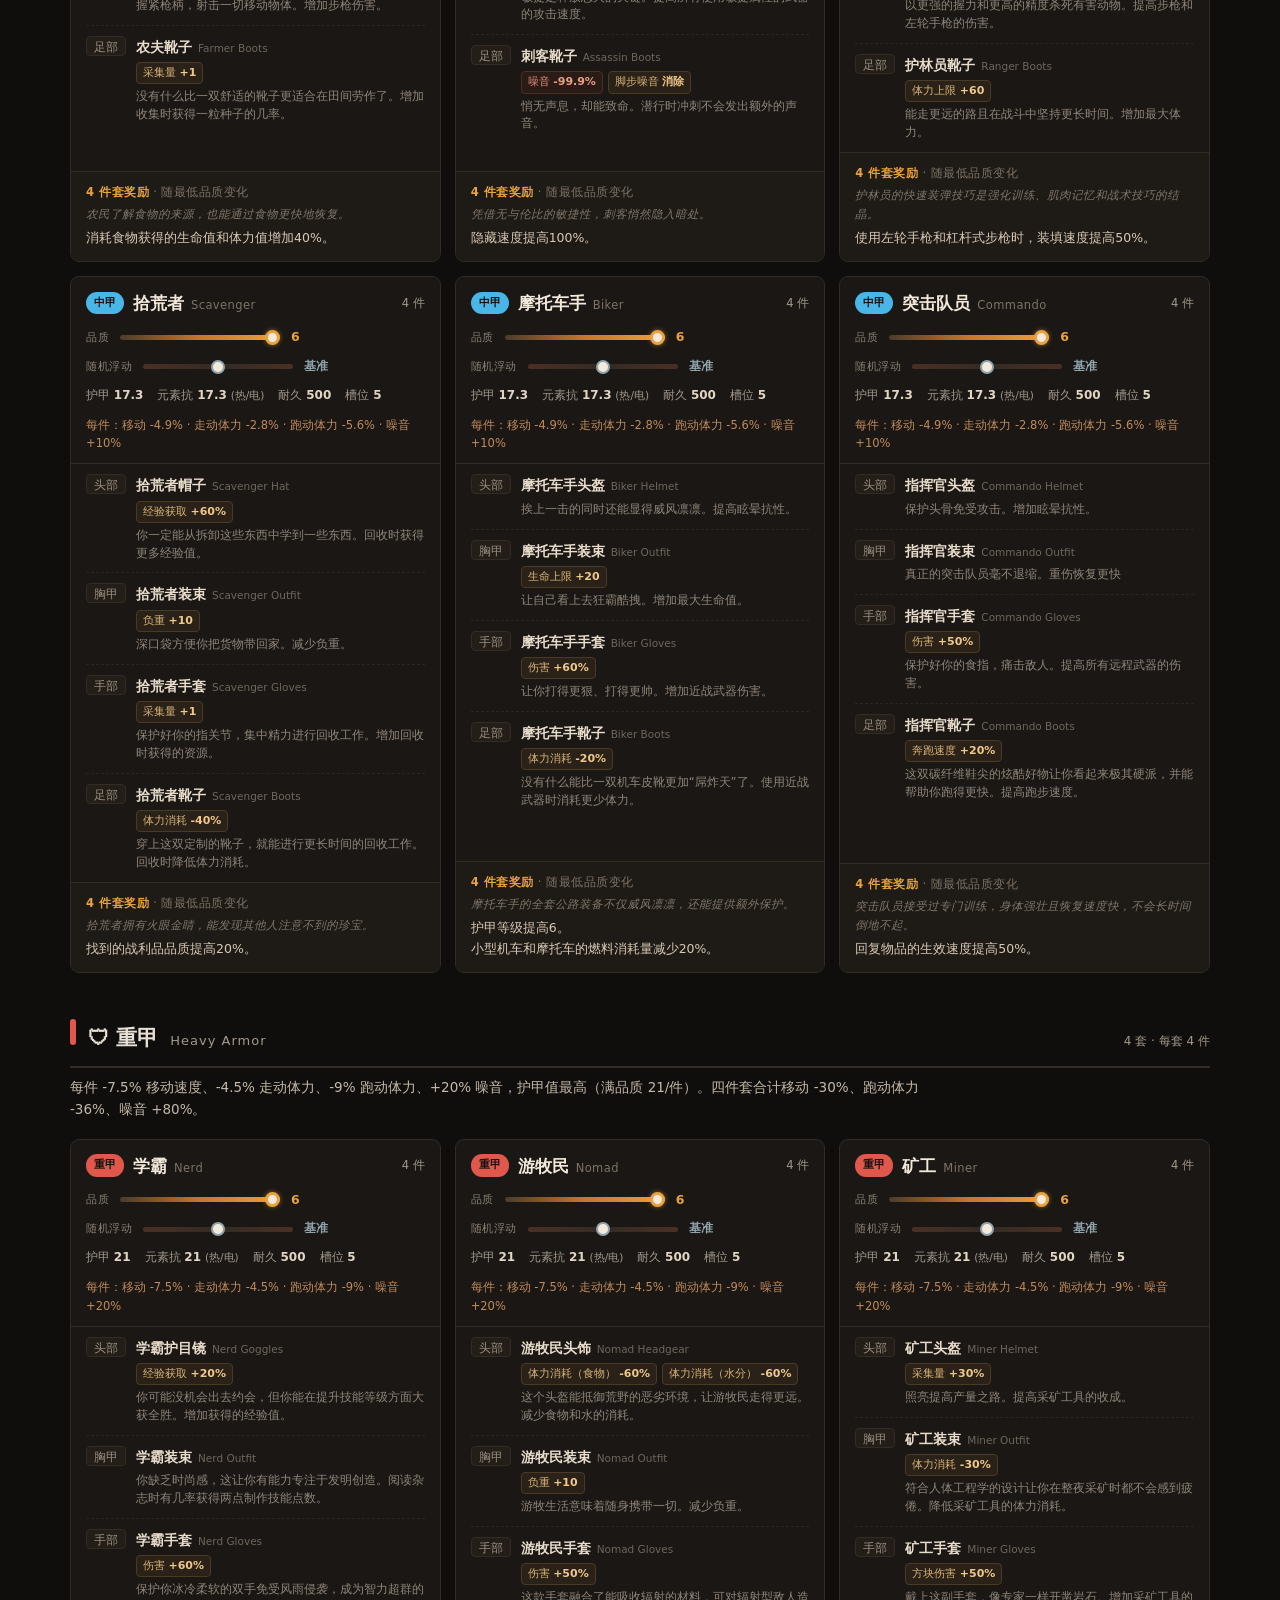
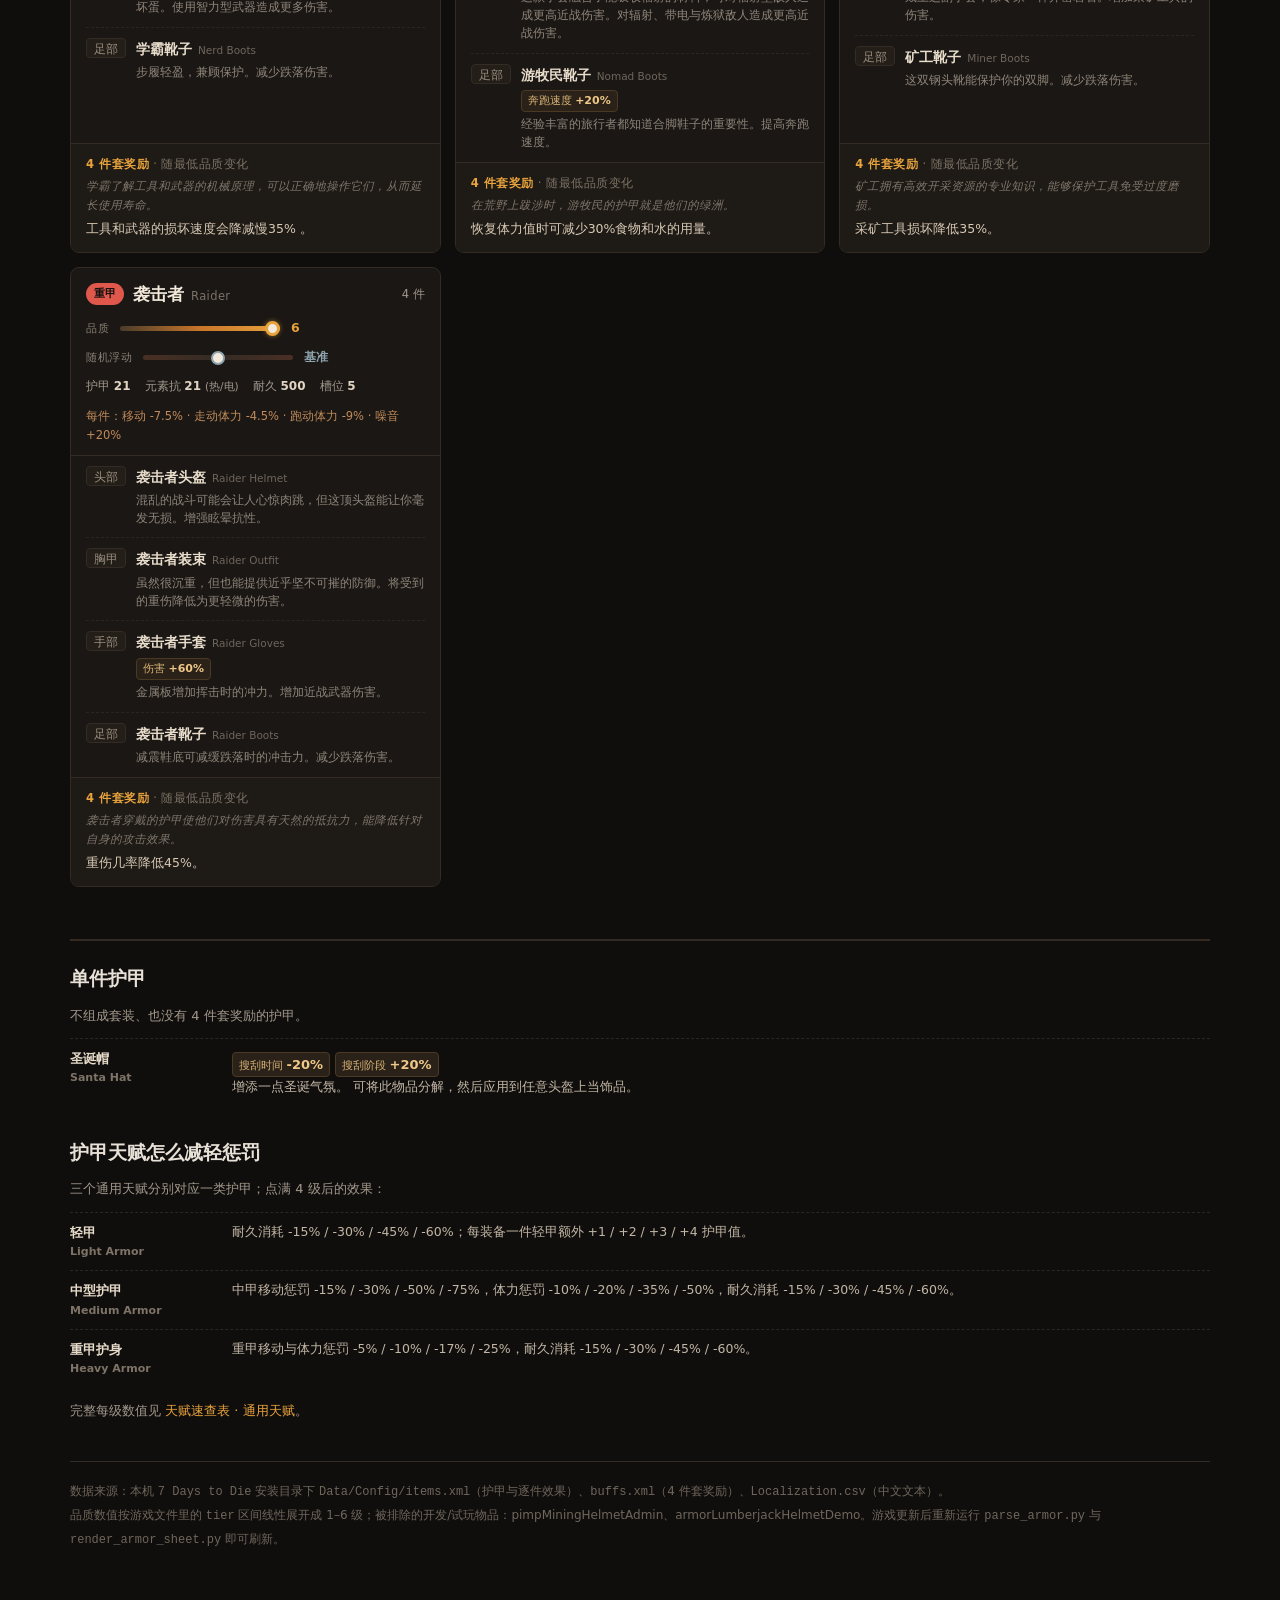
==== commit 3317c474: "食物页支持同一物品的多条配方（营火 / 化学工作台）" ====
--- a/site/armor.html
+++ b/site/armor.html
@@ -156,7 +156,7 @@
 <div class='sitebar'><div class='in'><a href='index.html'>首页</a><a href='perks.html'>天赋</a><a href='armor.html' class='cur'>装甲</a><a href='weapons.html'>武器</a><a href='mods.html'>模组</a><a href='zombies.html'>丧尸</a><a href='food.html'>食物</a><a href='vehicles.html'>载具</a><a href='tools.html'>工具</a><span class='ss'>V 3.4 · 数据来自游戏文件</span></div></div><button id='sbtn' title='搜索（Ctrl+K）'>🔍</button><div id='sbox' hidden><div class='sbox-in'><input id='sinput' placeholder='搜索天赋 / 装甲 / 武器 / 模组 / 丧尸 / 食物…'><div id='sres'></div></div></div><div class='wrap'>
 <header class='top'>
 <h1>七日杀 · 装甲速查表<span class='ver'>V 3.4.0 (b9)</span></h1>
-<div class='sub'>数据取自本机 <code>Data/Config/items.xml</code>、<code>buffs.xml</code>、<code>Localization.csv</code>（简体中文）<br>生成时间 2026-11-05 15:01 ｜ 16 套护甲 · 65 件装备 · 轻甲 6 套 / 中甲 6 套 / 重甲 4 套</div>
+<div class='sub'>数据取自本机 <code>Data/Config/items.xml</code>、<code>buffs.xml</code>、<code>Localization.csv</code>（简体中文）<br>生成时间 2026-11-05 16:54 ｜ 16 套护甲 · 65 件装备 · 轻甲 6 套 / 中甲 6 套 / 重甲 4 套</div>
 <div class='sub' style='margin-top:8px'><span style='color:#e8a33d'>品质滑杆：</span>每套卡片标题下面有自己的 1–6 滑杆，拖动即可切换该套的护甲值、耐久、模组槽、逐件词条和 4 件套奖励，方便两套并排比较。<br><span style='color:#e8a33d'>筛选：</span>按轻/中/重筛选，搜索框可搜套装名、部位名和效果（按 <code>/</code> 聚焦）。<br><span style='color:#e8a33d'>配套页面：</span><a href='weapons.html'>武器速查表</a> · <a href='mods.html'>模组速查表</a>（护甲模组在这里）· <a href='perks.html'>天赋速查表</a></div>
 </header>
 <div class='rules'>
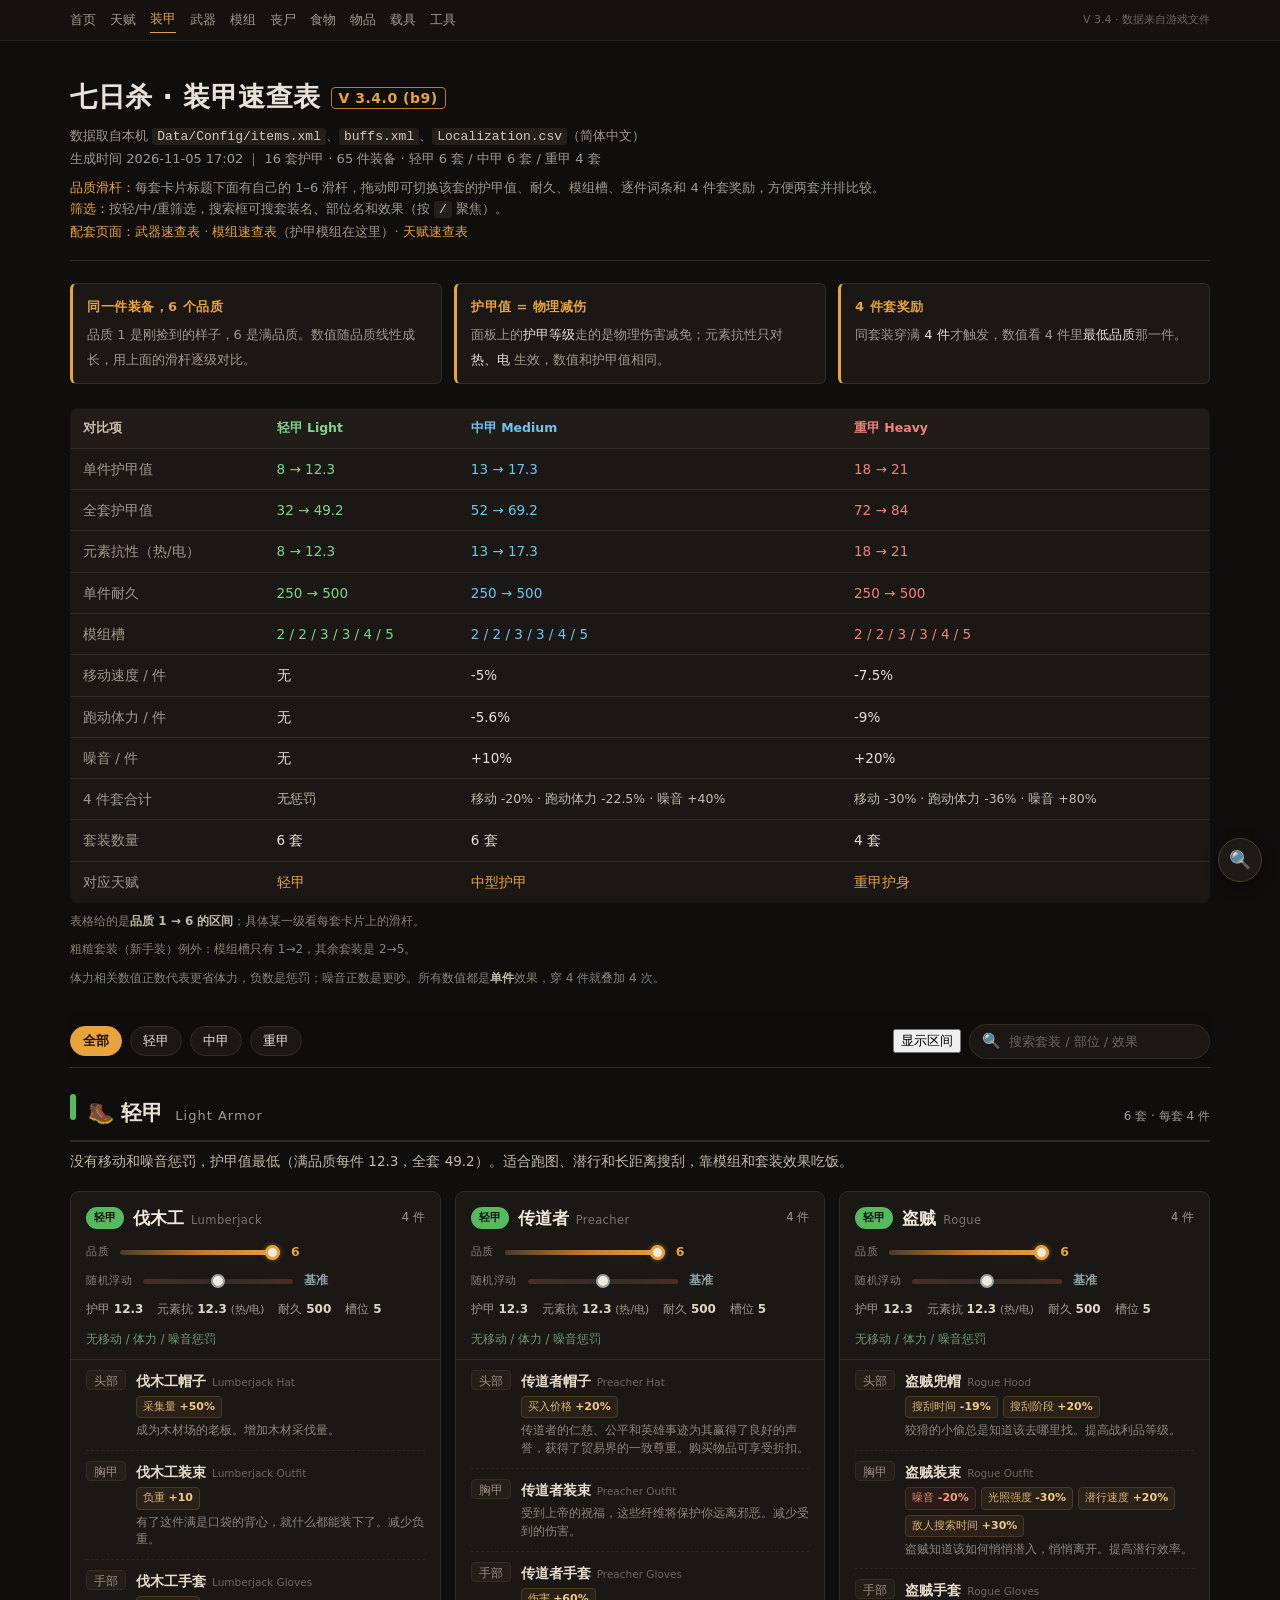
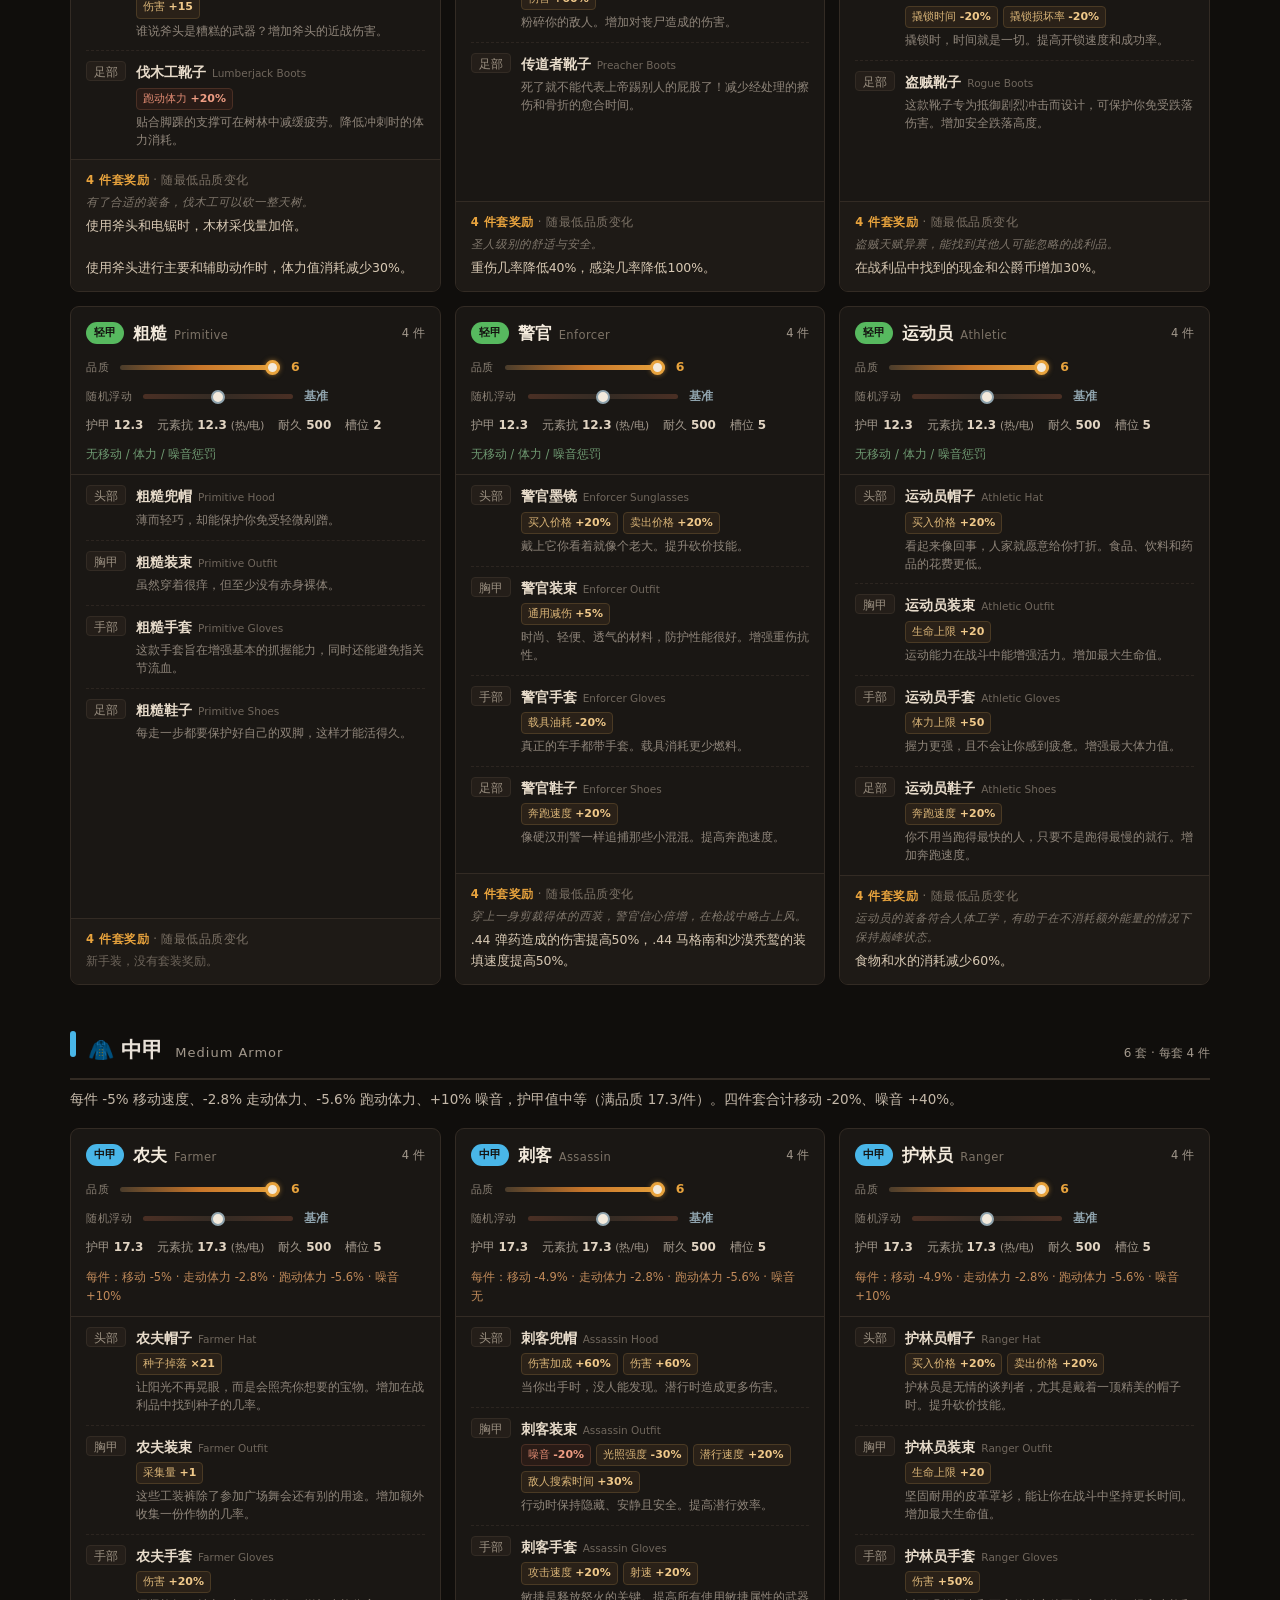
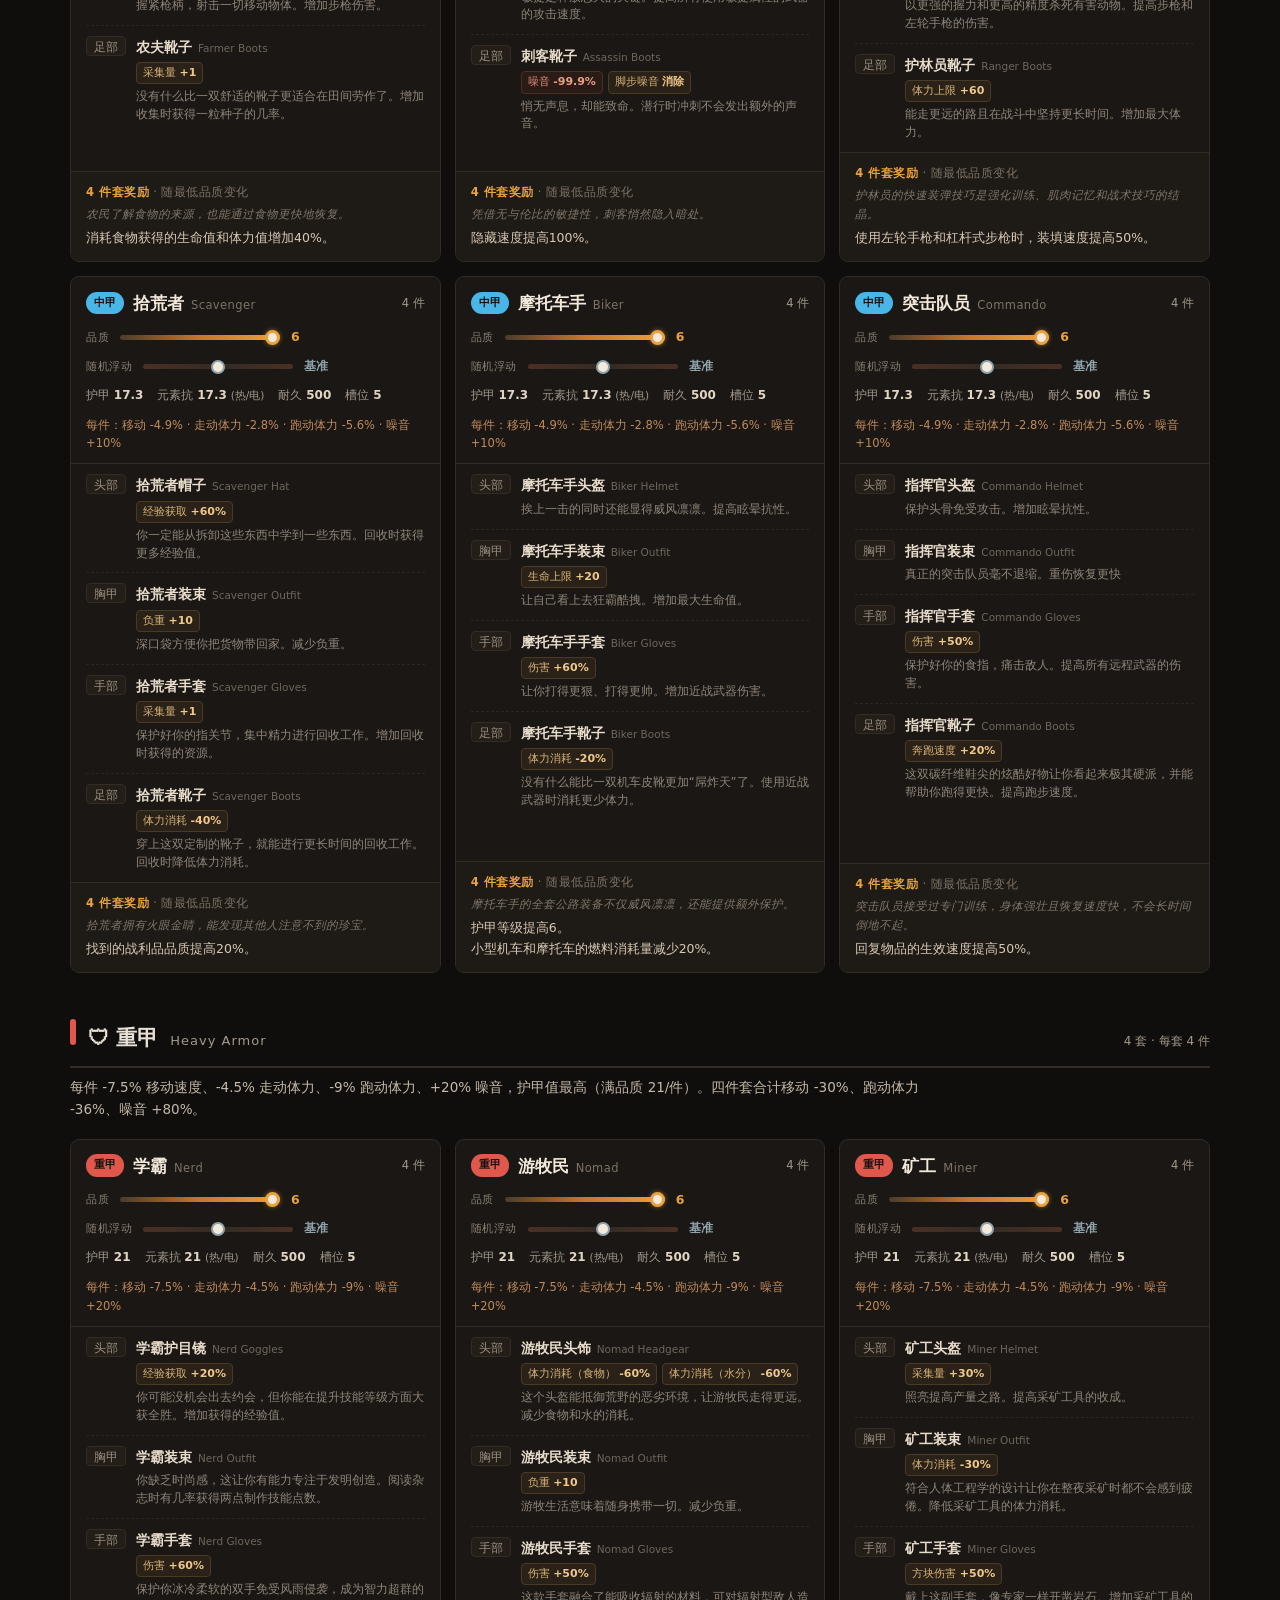
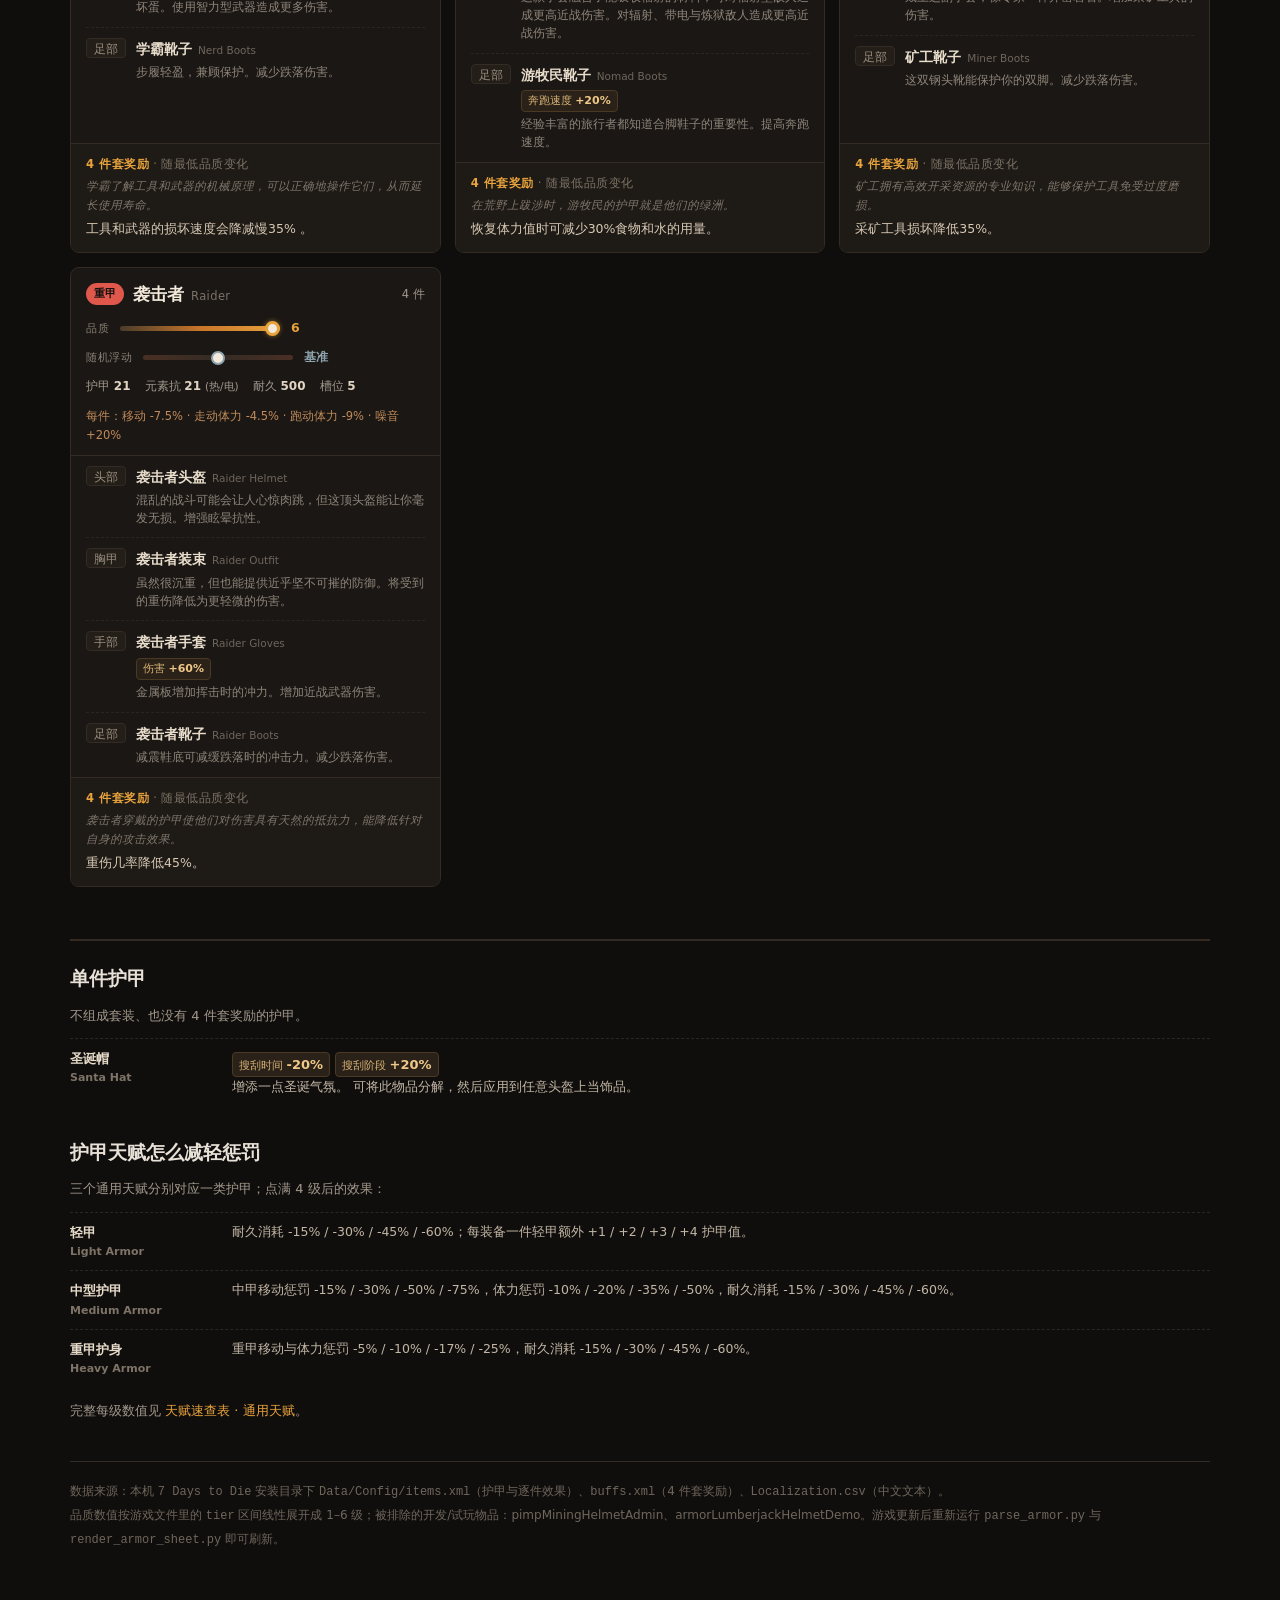
==== commit afc01462: "新增全物品图鉴：配方、制作设施与来源" ====
--- a/site/armor.html
+++ b/site/armor.html
@@ -153,10 +153,10 @@
 <meta property="og:image" content="https://7dtd-codex.pages.dev/og.png">
 <meta name="twitter:card" content="summary_large_image">
 </head><body>
-<div class='sitebar'><div class='in'><a href='index.html'>首页</a><a href='perks.html'>天赋</a><a href='armor.html' class='cur'>装甲</a><a href='weapons.html'>武器</a><a href='mods.html'>模组</a><a href='zombies.html'>丧尸</a><a href='food.html'>食物</a><a href='vehicles.html'>载具</a><a href='tools.html'>工具</a><span class='ss'>V 3.4 · 数据来自游戏文件</span></div></div><button id='sbtn' title='搜索（Ctrl+K）'>🔍</button><div id='sbox' hidden><div class='sbox-in'><input id='sinput' placeholder='搜索天赋 / 装甲 / 武器 / 模组 / 丧尸 / 食物…'><div id='sres'></div></div></div><div class='wrap'>
+<div class='sitebar'><div class='in'><a href='index.html'>首页</a><a href='perks.html'>天赋</a><a href='armor.html' class='cur'>装甲</a><a href='weapons.html'>武器</a><a href='mods.html'>模组</a><a href='zombies.html'>丧尸</a><a href='food.html'>食物</a><a href='items.html'>物品</a><a href='vehicles.html'>载具</a><a href='tools.html'>工具</a><span class='ss'>V 3.4 · 数据来自游戏文件</span></div></div><button id='sbtn' title='搜索（Ctrl+K）'>🔍</button><div id='sbox' hidden><div class='sbox-in'><input id='sinput' placeholder='搜索天赋 / 装甲 / 武器 / 模组 / 丧尸 / 食物…'><div id='sres'></div></div></div><div class='wrap'>
 <header class='top'>
 <h1>七日杀 · 装甲速查表<span class='ver'>V 3.4.0 (b9)</span></h1>
-<div class='sub'>数据取自本机 <code>Data/Config/items.xml</code>、<code>buffs.xml</code>、<code>Localization.csv</code>（简体中文）<br>生成时间 2026-11-05 16:54 ｜ 16 套护甲 · 65 件装备 · 轻甲 6 套 / 中甲 6 套 / 重甲 4 套</div>
+<div class='sub'>数据取自本机 <code>Data/Config/items.xml</code>、<code>buffs.xml</code>、<code>Localization.csv</code>（简体中文）<br>生成时间 2026-11-05 17:02 ｜ 16 套护甲 · 65 件装备 · 轻甲 6 套 / 中甲 6 套 / 重甲 4 套</div>
 <div class='sub' style='margin-top:8px'><span style='color:#e8a33d'>品质滑杆：</span>每套卡片标题下面有自己的 1–6 滑杆，拖动即可切换该套的护甲值、耐久、模组槽、逐件词条和 4 件套奖励，方便两套并排比较。<br><span style='color:#e8a33d'>筛选：</span>按轻/中/重筛选，搜索框可搜套装名、部位名和效果（按 <code>/</code> 聚焦）。<br><span style='color:#e8a33d'>配套页面：</span><a href='weapons.html'>武器速查表</a> · <a href='mods.html'>模组速查表</a>（护甲模组在这里）· <a href='perks.html'>天赋速查表</a></div>
 </header>
 <div class='rules'>
